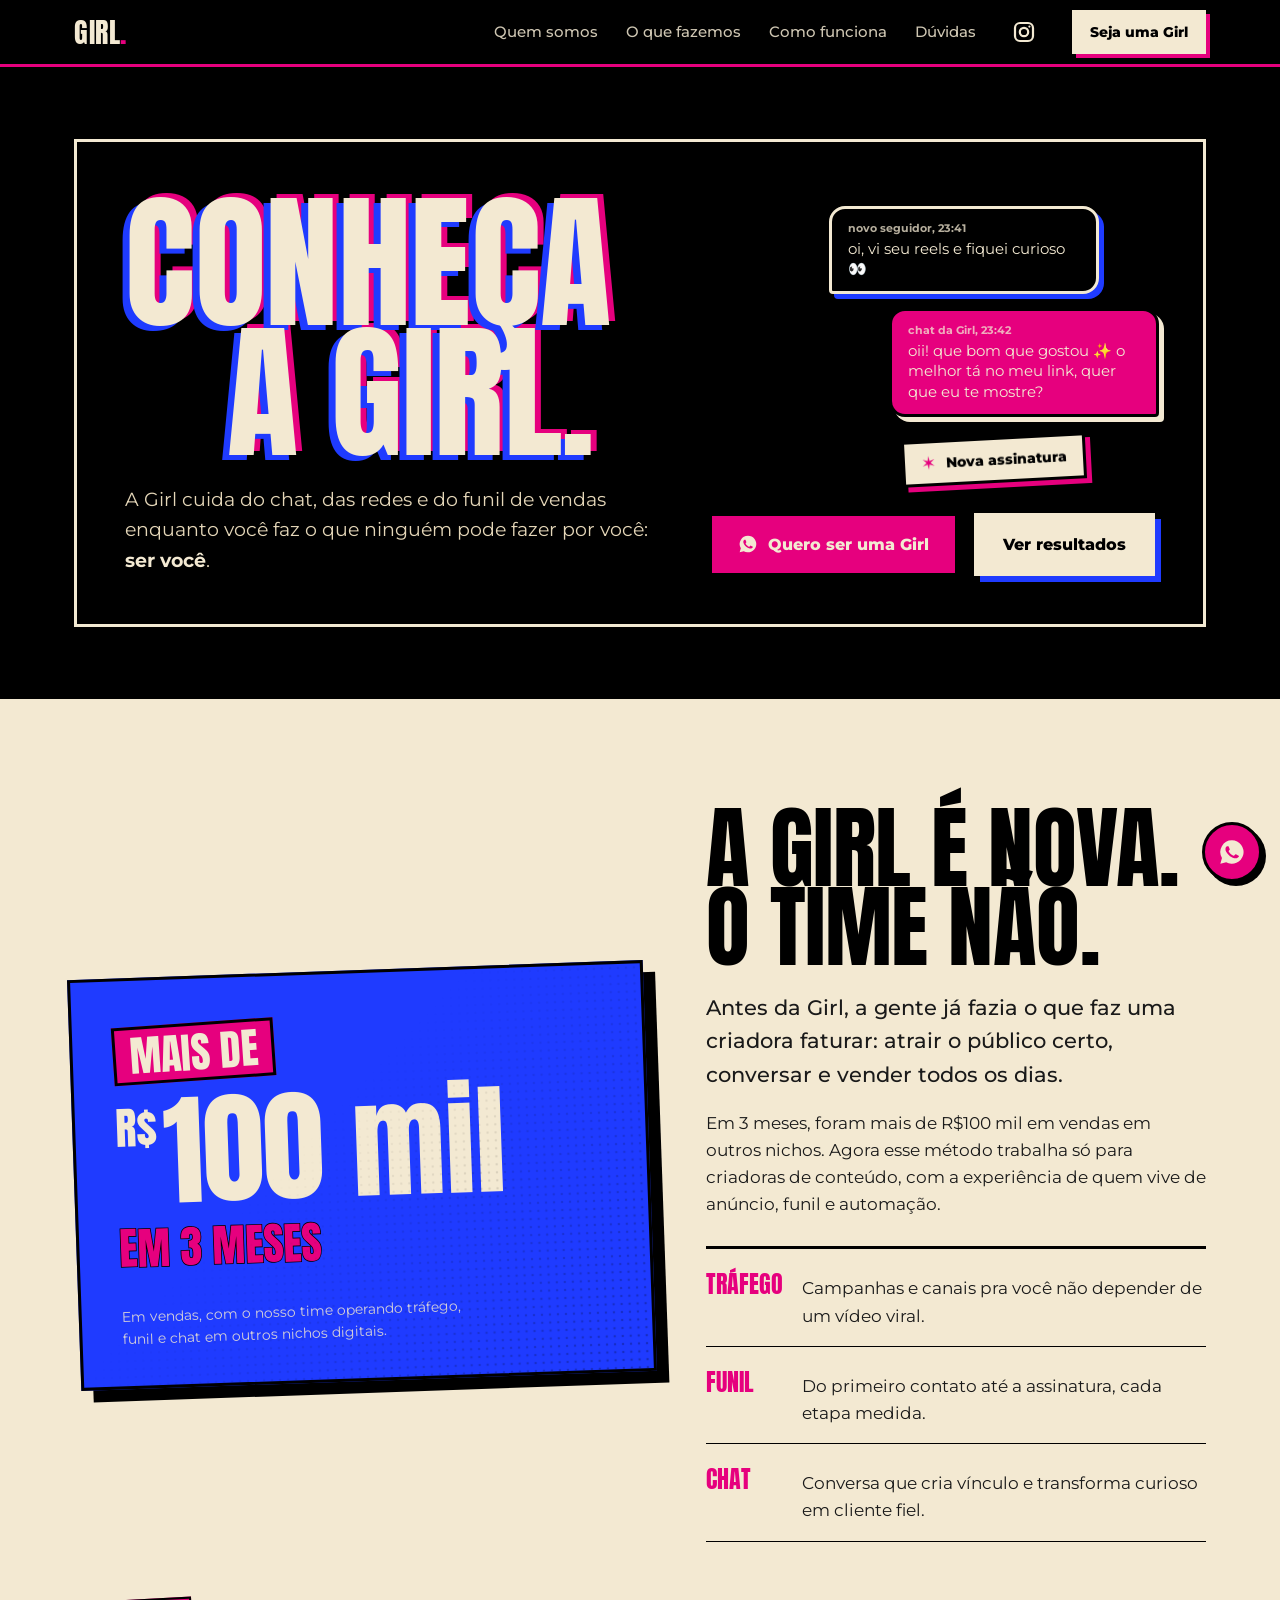
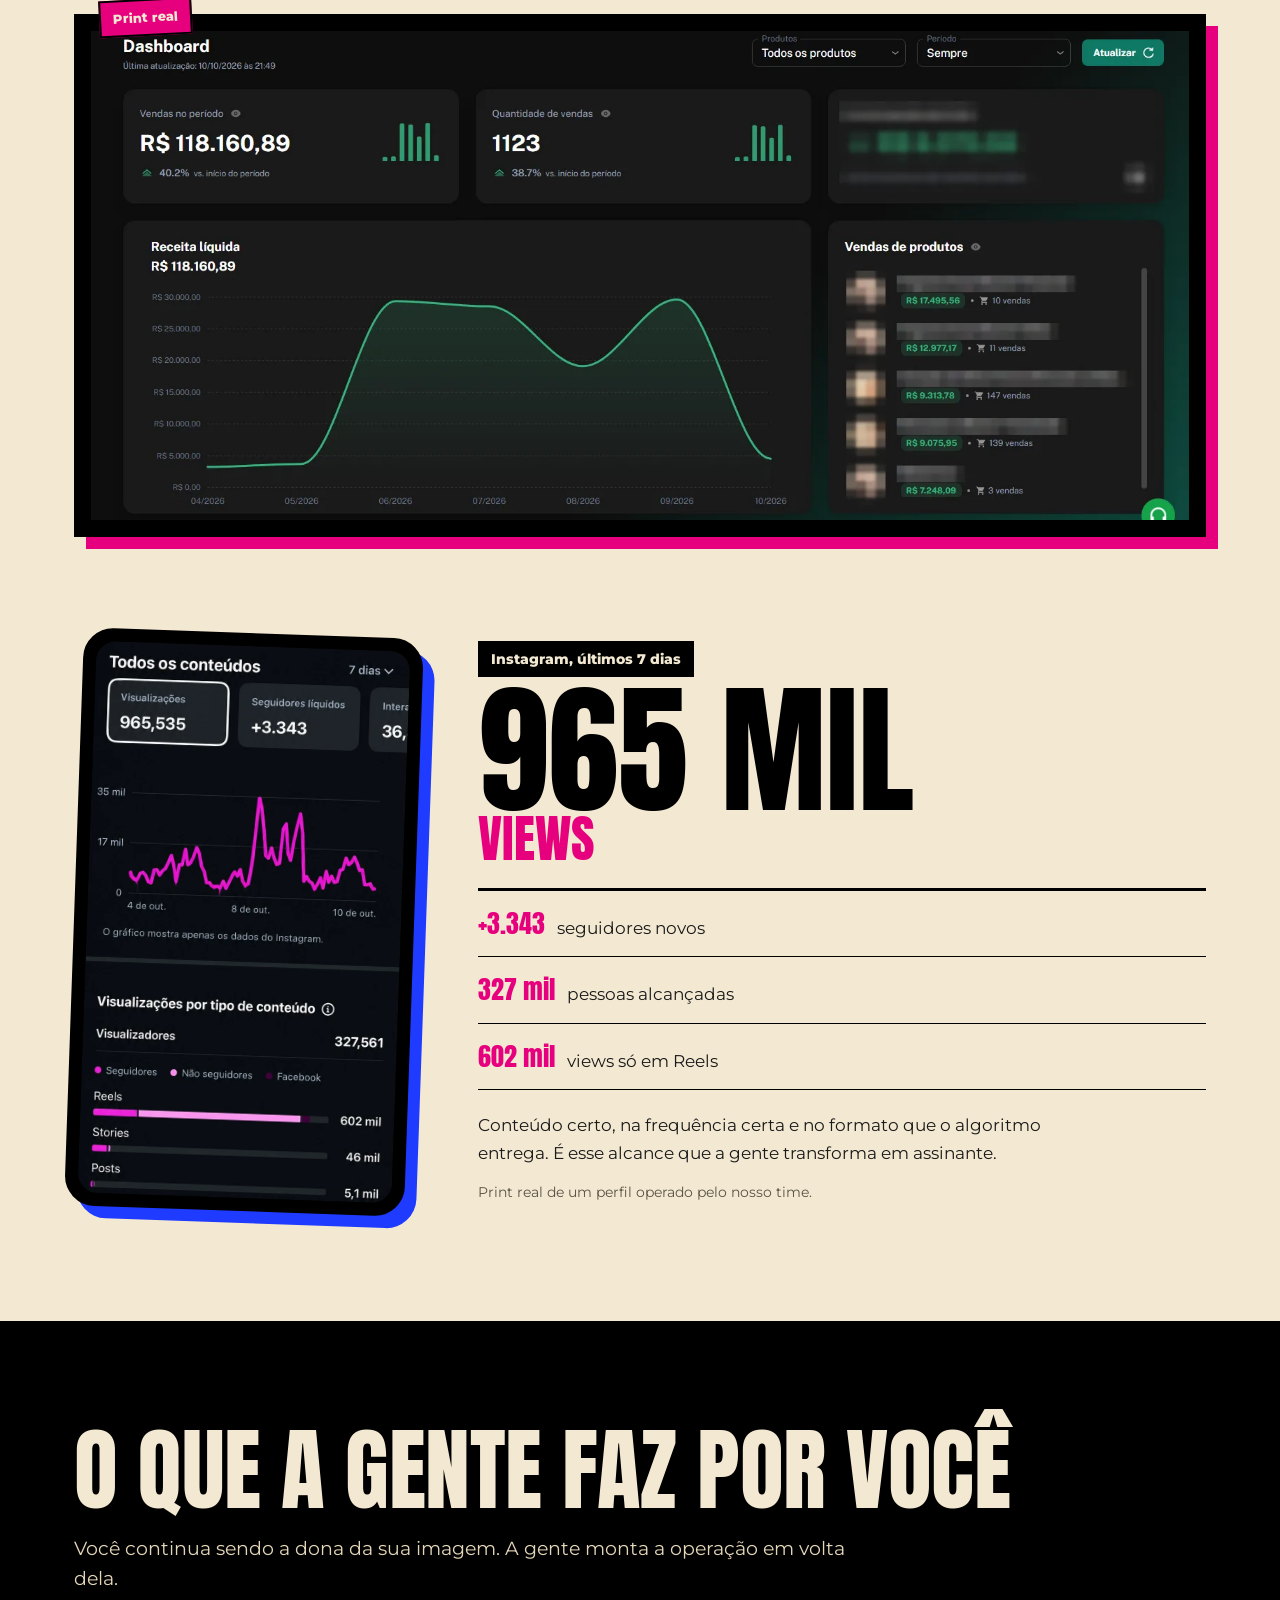
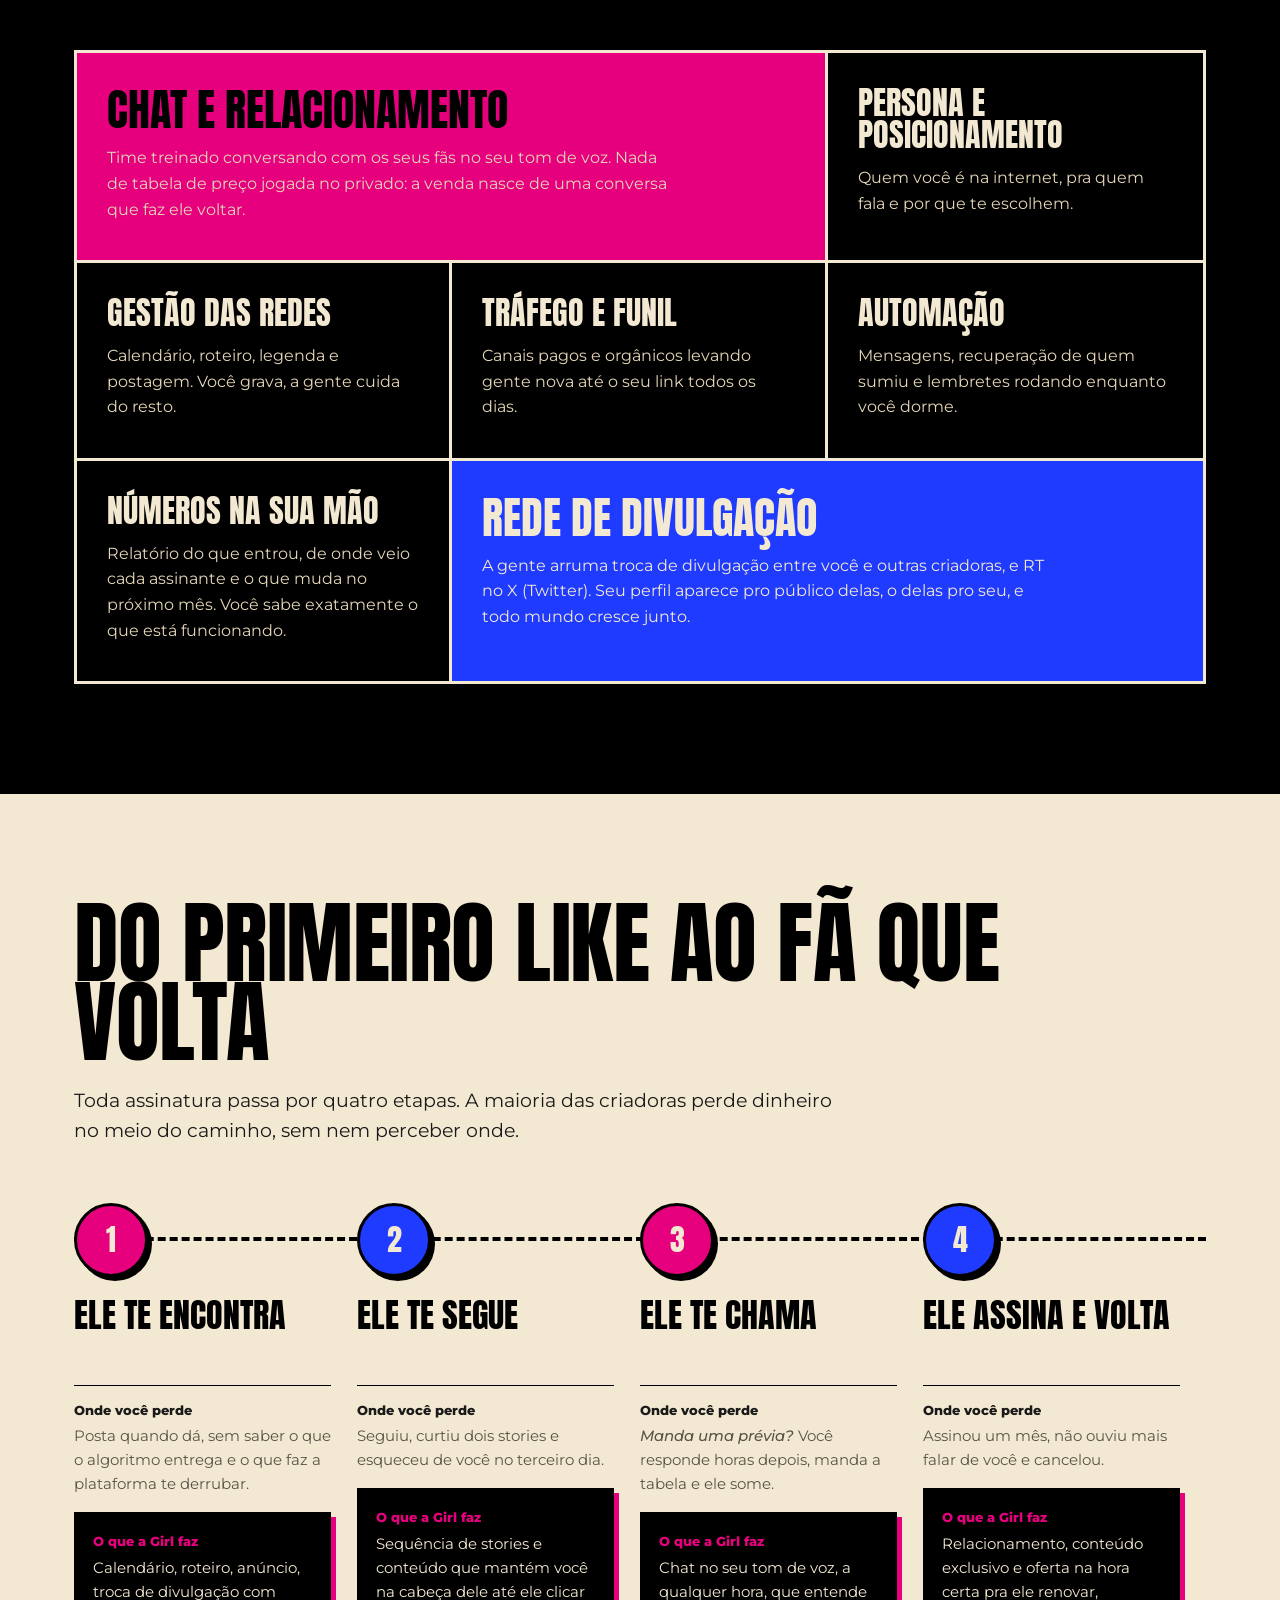
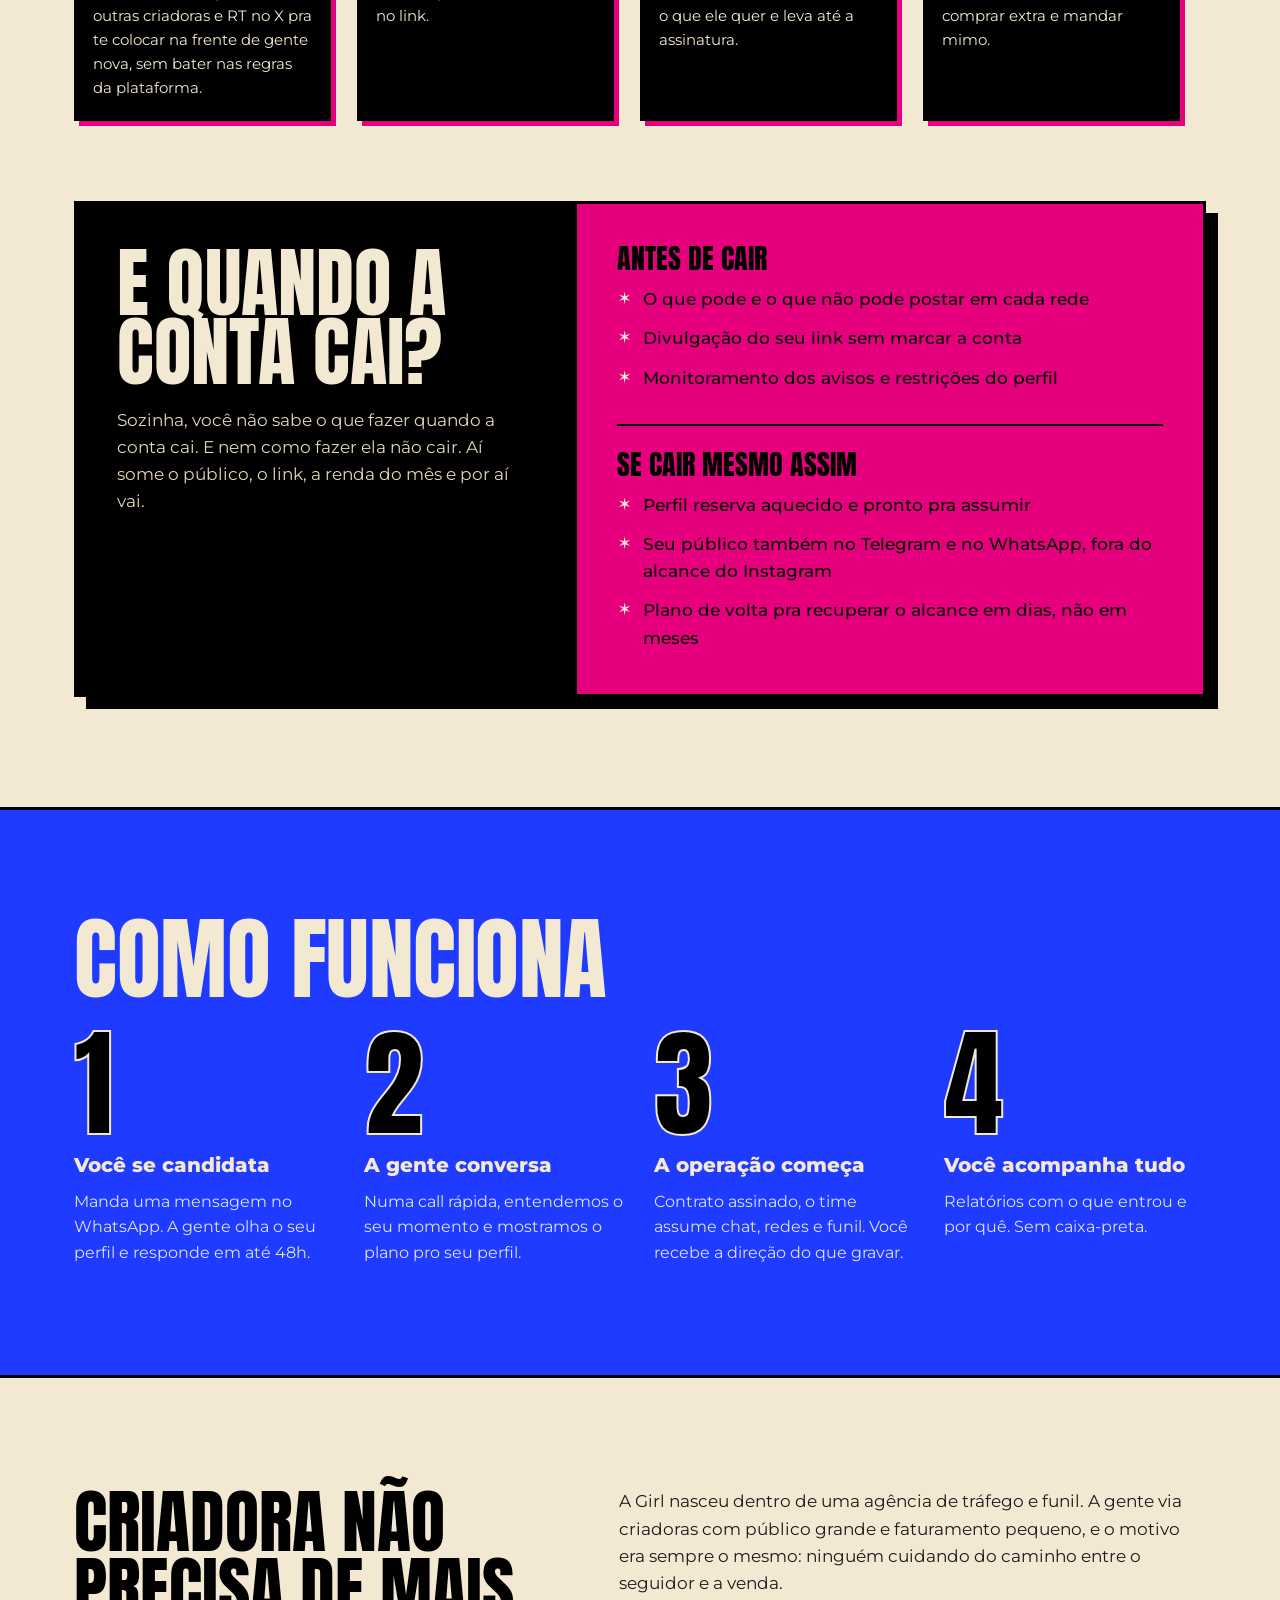
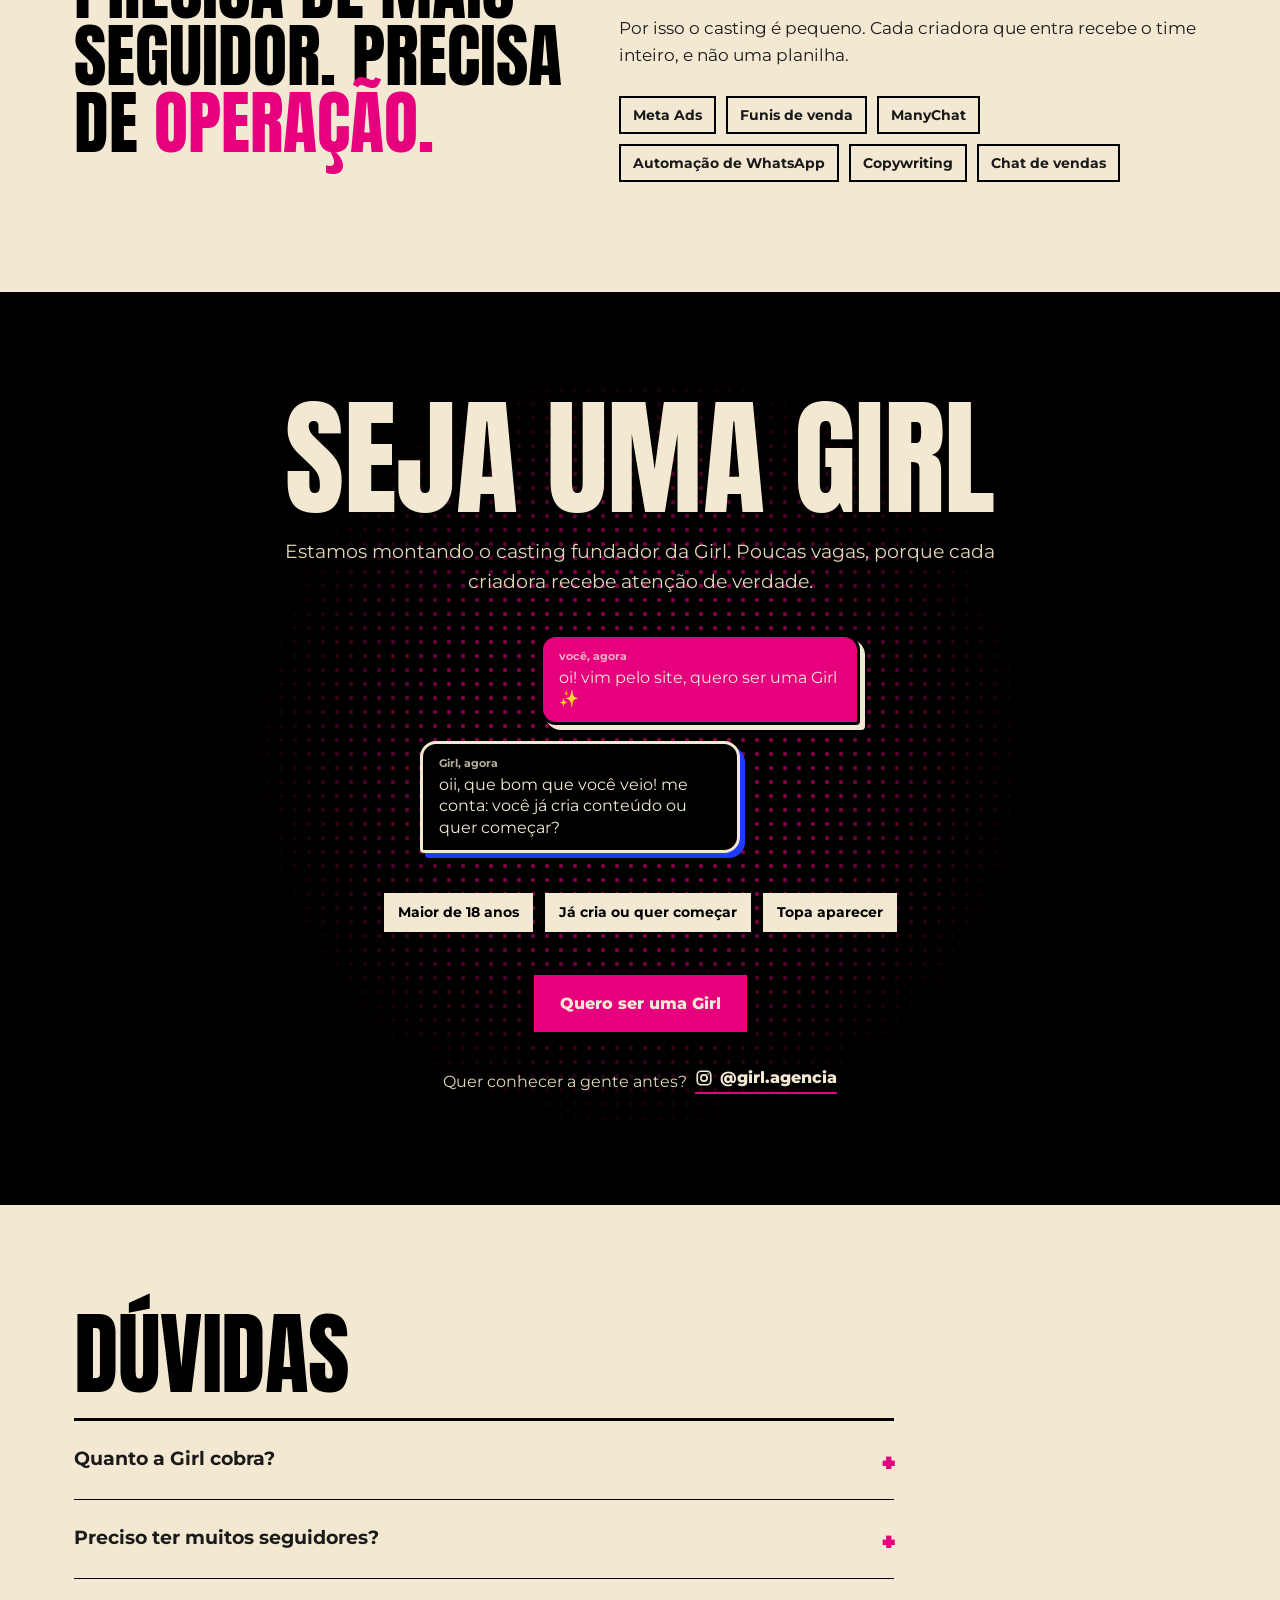
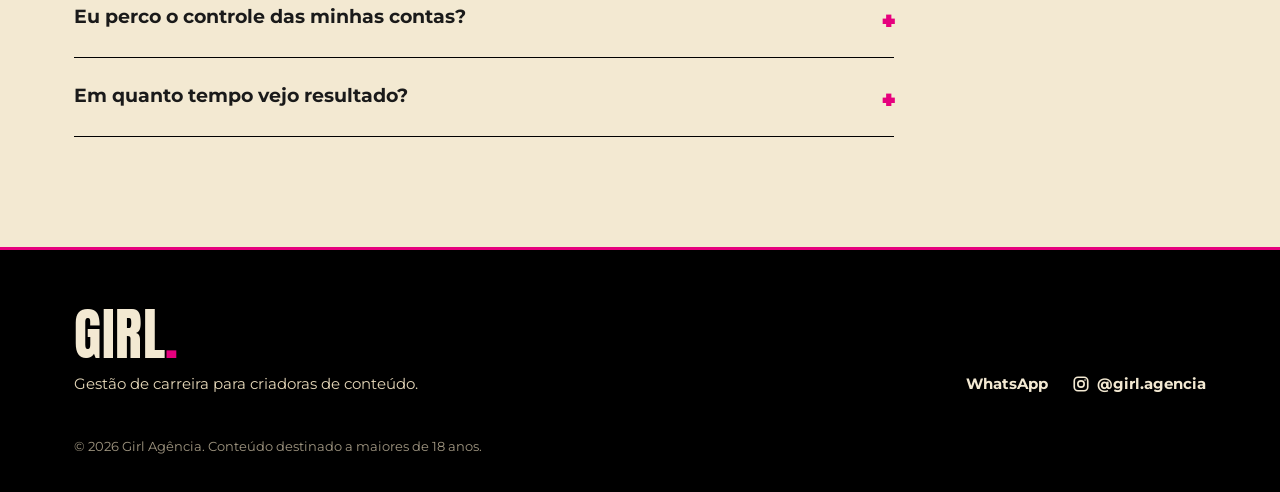
==== index.html @ 36e3603d "Remove a legenda do print de vendas Co-Authored-By: Claude Opus 5.5 <noreply@anthropic.com> Claude-S" ====
<!doctype html>
<html lang="pt-BR">
<head>
<meta charset="utf-8">
<meta name="viewport" content="width=device-width, initial-scale=1">
<title>Girl Agência — gestão para criadoras de conteúdo</title>
<meta name="description" content="A Girl Agência cuida da estratégia, do chat, das redes e do funil enquanto você cria. Casting aberto para criadoras maiores de 18 anos.">
<link rel="preconnect" href="https://fonts.googleapis.com">
<link rel="preconnect" href="https://fonts.gstatic.com" crossorigin>
<link href="https://fonts.googleapis.com/css2?family=Anton&family=Montserrat:ital,wght@0,400;0,500;0,700;0,800;1,500&display=swap" rel="stylesheet">
<style>
  :root{
    --preto:#000000;
    --rosa:#E6007E;
    --azul:#1F3BFF;
    --creme:#F3E9D2;
    --creme-escuro:#E4D6B8;
    --tinta:#1A1A1A;
    --display:'Anton', Impact, 'Arial Narrow', sans-serif;
    --texto:'Montserrat', system-ui, sans-serif;
    --largura:1180px;
  }
  *{box-sizing:border-box;margin:0;padding:0}
  html{scroll-behavior:smooth}
  body{background:var(--creme);color:var(--tinta);font-family:var(--texto);font-size:17px;line-height:1.6;-webkit-font-smoothing:antialiased;overflow-x:hidden}
  img{max-width:100%;display:block}
  a{color:inherit}
  :focus-visible{outline:3px solid var(--azul);outline-offset:3px}

  /* textura de papel/halftone global */
  body::before{content:"";position:fixed;inset:0;pointer-events:none;z-index:50;opacity:.07;
    background-image:radial-gradient(var(--preto) .6px, transparent .7px);background-size:4px 4px;mix-blend-mode:multiply}

  .container{width:100%;max-width:var(--largura);margin:0 auto;padding:0 24px}
  @media (max-width:600px){.container{padding:0 16px}}

  /* botões */
  .btn{display:inline-flex;align-items:center;gap:10px;font-family:var(--texto);font-weight:800;font-size:16px;text-decoration:none;
    padding:16px 26px;border:3px solid var(--preto);background:var(--rosa);color:var(--creme);box-shadow:6px 6px 0 var(--preto);
    transition:transform .12s ease, box-shadow .12s ease}
  .btn:hover{transform:translate(2px,2px);box-shadow:4px 4px 0 var(--preto)}
  .btn:active{transform:translate(6px,6px);box-shadow:0 0 0 var(--preto)}
  .btn--claro{background:var(--creme);color:var(--preto)}
  .btn svg{width:20px;height:20px;flex:none}

  /* topo */
  .topo{position:sticky;top:0;z-index:40;background:var(--preto);color:var(--creme);border-bottom:3px solid var(--rosa)}
  .topo .container{display:flex;align-items:center;justify-content:space-between;height:64px}
  .marca{font-family:var(--display);font-size:28px;letter-spacing:.5px;text-decoration:none;line-height:1}
  .marca span{color:var(--rosa)}
  .topo nav{display:flex;gap:28px;align-items:center}
  .topo nav a{text-decoration:none;font-weight:500;font-size:15px;opacity:.85}
  .topo nav a:hover{opacity:1;color:var(--rosa)}
  .topo nav .btn{opacity:1;font-weight:800;font-size:14px;padding:9px 16px;background:var(--creme);color:var(--preto);border:2px solid var(--creme);box-shadow:4px 4px 0 var(--rosa)}
  .topo nav .btn:hover{color:var(--preto);box-shadow:2px 2px 0 var(--rosa)}
  /* header acompanha a cor da seção embaixo dele */
  .topo{transition:background-color .3s ease, color .3s ease, border-color .3s ease}
  .topo .marca span{transition:color .3s ease}
  .topo nav .btn{transition:background-color .3s ease, color .3s ease, border-color .3s ease, box-shadow .12s ease, transform .12s ease}
  .topo[data-tema="claro"]{background:var(--creme);color:var(--preto);border-bottom-color:var(--preto)}
  .topo[data-tema="claro"] nav .btn{background:var(--preto);color:var(--creme);border-color:var(--preto)}
  .topo[data-tema="claro"] nav .btn:hover{color:var(--creme)}
  .topo[data-tema="azul"]{background:var(--azul);color:var(--creme);border-bottom-color:var(--preto)}
  .topo[data-tema="azul"] .marca span{color:var(--creme)}
  .topo[data-tema="azul"] nav a:hover{color:var(--preto)}
  .topo[data-tema="azul"] nav .btn{box-shadow:4px 4px 0 var(--preto);border-color:var(--preto)}
  .topo[data-tema="azul"] nav .btn:hover{box-shadow:2px 2px 0 var(--preto)}
  @media (max-width:820px){.topo nav a:not(.btn){display:none}}

  /* HERO — o pôster */
  .hero{position:relative;background:var(--preto);color:var(--creme);overflow:hidden;padding:72px 0 0}
  .hero__poster{position:relative;border:3px solid var(--creme);padding:56px 48px 48px;background:var(--preto);isolation:isolate}
  /* conversa no hero: o que a Girl faz, em vez de enfeite */
  .hero__chat{position:absolute;right:44px;top:64px;width:330px;display:flex;flex-direction:column;gap:14px;z-index:1}
  .bolha{font-size:15px;line-height:1.35;padding:12px 16px;border:3px solid var(--creme);max-width:270px;position:relative}
  .bolha small{display:block;font-size:11px;font-weight:700;opacity:.75;margin-bottom:3px}
  .bolha--fa{align-self:flex-start;background:var(--preto);color:var(--creme);box-shadow:5px 5px 0 var(--azul);border-radius:16px 16px 16px 4px}
  .bolha--girl{align-self:flex-end;background:var(--rosa);color:var(--creme);box-shadow:5px 5px 0 var(--creme);border-radius:16px 16px 4px 16px;border-color:var(--preto)}
  .aviso-venda{align-self:center;margin-top:6px;display:inline-flex;align-items:center;gap:10px;background:var(--creme);color:var(--preto);font-weight:800;font-size:14px;padding:9px 16px;border:3px solid var(--preto);box-shadow:5px 5px 0 var(--rosa);transform:rotate(-3deg)}
  .aviso-venda::before{content:"✶";color:var(--rosa);font-size:18px;line-height:1}
  .hero__chat > *{animation:chega .5s cubic-bezier(.2,.8,.2,1) both}
  .hero__chat > :nth-child(2){animation-delay:.9s}
  .hero__chat > :nth-child(3){animation-delay:1.7s}
  @keyframes chega{from{opacity:0;transform:translateY(12px)}to{opacity:1}}
  .aviso-venda{animation-name:chega-aviso}
  @keyframes chega-aviso{from{opacity:0;transform:translateY(12px) rotate(-3deg)}to{opacity:1;transform:rotate(-3deg)}}
  @media (max-width:1100px){.hero__chat{right:28px;width:290px}.bolha{font-size:14px}}

  .titulo-impresso{font-family:var(--display);font-weight:400;text-transform:uppercase;line-height:.88;letter-spacing:-.5px;position:relative}
  .hero h1{font-size:clamp(64px, 11.5vw, 160px);margin:0 0 28px;overflow-wrap:anywhere}
  .hero h1 .linha{display:block;position:relative}
  /* desregistro de serigrafia: duas camadas de cor fora do lugar */
  .hero h1 .linha::before,.hero h1 .linha::after{content:attr(data-t);position:absolute;inset:0;padding:inherit;pointer-events:none}
  .hero h1 .linha::before{color:var(--azul);transform:translate(-7px,5px);z-index:-1;animation:registro-a 1.1s cubic-bezier(.2,.8,.2,1) both}
  .hero h1 .linha::after{color:var(--rosa);transform:translate(6px,-4px);z-index:-2;animation:registro-b 1.1s cubic-bezier(.2,.8,.2,1) both}
  @keyframes registro-a{from{transform:translate(-60px,30px);opacity:0}to{transform:translate(-7px,5px);opacity:1}}
  @keyframes registro-b{from{transform:translate(60px,-30px);opacity:0}to{transform:translate(6px,-4px);opacity:1}}
  .hero h1 .linha--2{padding-left:clamp(0px, 8vw, 120px)}

  .hero__base{display:grid;grid-template-columns:1.2fr 1fr;gap:40px;align-items:end}
  .hero__base p{font-size:19px;max-width:52ch;color:var(--creme-escuro)}
  .hero__base p strong{color:var(--creme)}
  .hero__acoes{display:flex;flex-wrap:wrap;align-items:center;gap:14px 16px;justify-self:end;max-width:460px}
  .hero__acoes small{flex-basis:100%}
  .hero .btn--claro{box-shadow:6px 6px 0 var(--azul);border-color:var(--creme)}
  .hero__acoes small{font-size:13px;color:var(--creme-escuro)}
  @media (max-width:820px){
    .hero__poster{padding:40px 22px 32px}
    .hero__base{grid-template-columns:1fr}
    .hero__acoes{justify-self:start}
    .hero__chat{display:none}
  }


  section{padding:110px 0}
  @media (max-width:600px){section{padding:80px 0}}
  .secao-titulo{font-size:clamp(44px, 7vw, 92px);color:var(--preto);margin-bottom:24px}
  .secao-intro{font-size:19px;max-width:60ch;margin-bottom:56px}

  /* PROVA */
  .prova{background:var(--creme)}
  .prova__grade{display:grid;grid-template-columns:1.15fr 1fr;gap:56px;align-items:center}
  .placa{container-type:inline-size;position:relative;background:var(--azul);color:var(--creme);border:3px solid var(--preto);box-shadow:12px 12px 0 var(--preto);padding:44px 40px 36px;transform:rotate(-2deg)}
  .placa::after{content:"";position:absolute;inset:0;pointer-events:none;opacity:.25;
    background:radial-gradient(var(--preto) 1.4px, transparent 1.6px) 0 0/8px 8px;
    -webkit-mask:linear-gradient(135deg, transparent 40%, #000);mask:linear-gradient(135deg, transparent 40%, #000)}
  .placa__mais{display:inline-block;font-family:var(--display);font-size:clamp(28px,3.4vw,42px);line-height:1;text-transform:uppercase;background:var(--rosa);color:var(--creme);border:3px solid var(--preto);padding:6px 14px 4px;margin-bottom:14px;transform:rotate(-2deg);position:relative}
  .placa__valor{font-family:var(--display);font-size:clamp(56px, 14vw, 168px);font-size:25cqi;line-height:.9;white-space:nowrap;position:relative}
  .placa__valor sup{font-size:.36em;vertical-align:top;position:relative;top:.25em;margin-right:6px}
  .placa__prazo{font-family:var(--display);font-size:clamp(30px,4vw,44px);text-transform:uppercase;color:var(--rosa);-webkit-text-stroke:1.5px var(--preto);paint-order:stroke fill;margin-top:6px}
  .placa__nota{font-size:14px;margin-top:22px;opacity:.85;max-width:40ch}
  .prova__texto p{margin-bottom:18px}
  .prova__texto p:first-of-type{font-size:21px;font-weight:500}
  .prova__lista{list-style:none;margin-top:28px;border-top:3px solid var(--preto)}
  .prova__lista li{display:grid;grid-template-columns:auto 1fr;gap:18px;padding:16px 0;border-bottom:1.5px solid var(--preto);align-items:baseline}
  .prova__lista b{font-family:var(--display);font-weight:400;font-size:24px;text-transform:uppercase;min-width:6.5ch;color:var(--rosa)}
  @media (max-width:900px){.prova__grade{grid-template-columns:1fr}.placa{transform:rotate(-1deg);margin-right:12px;text-align:center;padding:36px 22px 30px}.placa__nota{margin-left:auto;margin-right:auto}}

  /* print de vendas */
  .print{margin-top:72px}
  .print__moldura{background:var(--preto);border:3px solid var(--preto);box-shadow:12px 12px 0 var(--rosa);padding:14px;position:relative}
  .print__moldura::before{content:"Print real";position:absolute;top:-18px;left:22px;background:var(--rosa);color:var(--creme);
    font-weight:800;font-size:13px;padding:6px 12px;border:2px solid var(--preto);transform:rotate(-3deg)}
  .print img{display:block;width:100%;height:auto}
  .print__pedacos{display:none}
  .print figcaption{margin-top:22px;font-size:14px;color:#5b5346;max-width:60ch}
  @media (max-width:760px){
    .print__inteiro{display:none !important}
    .print__pedacos{display:grid;gap:10px}
    .print__kpis{display:grid;grid-template-columns:1fr 1fr;gap:8px}
    @media (max-width:440px){.print__kpis{grid-template-columns:1fr}}
    .print__moldura{padding:10px;box-shadow:7px 7px 0 var(--rosa);margin-right:8px}
  }

  /* alcance no Instagram */
  .alcance{margin-top:96px;display:grid;grid-template-columns:minmax(0,340px) minmax(0,1fr);gap:64px;align-items:center}
  .alcance__print{margin:0;background:var(--preto);border:3px solid var(--preto);border-radius:30px;padding:10px;box-shadow:12px 12px 0 var(--azul);transform:rotate(2deg);overflow:hidden}
  .alcance__print img{display:block;width:100%;height:auto;border-radius:20px}
  .alcance__selo{display:inline-block;background:var(--preto);color:var(--creme);font-weight:800;font-size:14px;padding:7px 13px;margin-bottom:14px}
  .alcance__numero{font-family:var(--display);font-size:clamp(84px,11vw,150px);line-height:.85;text-transform:uppercase;color:var(--preto)}
  .alcance__numero span{display:block;font-size:.36em;color:var(--rosa);margin-top:6px}
  .alcance__lista{list-style:none;margin:28px 0 22px;border-top:3px solid var(--preto)}
  .alcance__lista li{padding:12px 0;border-bottom:1.5px solid var(--preto);font-size:17px}
  .alcance__lista b{font-family:var(--display);font-weight:400;font-size:26px;margin-right:8px;color:var(--rosa)}
  .alcance__texto > p{max-width:52ch}
  .alcance__legenda{margin-top:14px;font-size:14px;color:#5b5346}
  @media (max-width:820px){
    .alcance{grid-template-columns:1fr;gap:40px;margin-top:72px}
    .alcance__print{max-width:300px;margin:0 auto;transform:rotate(1.5deg);box-shadow:8px 8px 0 var(--azul)}
    .alcance__texto{text-align:center}
    .alcance__lista{text-align:left}
    .alcance__texto > p{margin-left:auto;margin-right:auto}
  }
  /* SERVIÇOS */
  .servicos{background:var(--preto);color:var(--creme)}
  .servicos .secao-titulo{color:var(--creme)}
  .servicos .secao-intro{color:var(--creme-escuro)}
  .servicos__lista{display:grid;grid-template-columns:repeat(6,1fr);gap:0;border:3px solid var(--creme)}
  .servico{padding:34px 30px 38px;border-right:3px solid var(--creme);border-bottom:3px solid var(--creme);grid-column:span 2}
  .servico:nth-child(3n){border-right:0}
  .servico:nth-child(n+4){border-bottom:0}
  .servico--destaque{grid-column:span 4;background:var(--rosa);color:var(--preto)}
  .servico--destaque p{color:var(--preto)}
  .servico:nth-child(4){grid-column:span 4}
  .servico:nth-child(5){grid-column:span 2;border-right:0}
  .servico h3{font-family:var(--display);font-weight:400;font-size:32px;line-height:1;text-transform:uppercase;margin-bottom:14px}
  .servico p{color:var(--creme-escuro);font-size:16px;max-width:52ch}
  .servico--destaque h3{font-size:44px}
  /* layout: linha 1 = destaque (4) + 1 (2); linha 2 = 2 (2) + ... ajustado abaixo */
  .servicos__lista .servico:nth-child(1){grid-column:span 4}
  .servicos__lista .servico:nth-child(2){grid-column:span 2;border-right:0}
  .servicos__lista .servico:nth-child(3){grid-column:span 2;border-right:3px solid var(--creme);border-bottom:3px solid var(--creme)}
  .servicos__lista .servico:nth-child(4){grid-column:span 2;border-right:3px solid var(--creme);border-bottom:3px solid var(--creme)}
  .servicos__lista .servico:nth-child(5){grid-column:span 2;border-right:0;border-bottom:3px solid var(--creme)}
  .servicos__lista .servico:nth-child(6){grid-column:span 2;border-right:3px solid var(--creme);border-bottom:0}
  .servicos__lista .servico:nth-child(7){grid-column:span 4;border-right:0;border-bottom:0;background:var(--azul);color:var(--creme)}
  .servicos__lista .servico:nth-child(7) p{color:var(--creme)}
  .servicos__lista .servico:nth-child(7) h3{font-size:44px}
  @media (max-width:900px){
    .servicos__lista{grid-template-columns:minmax(0,1fr)}
    .servico{padding:28px 20px 30px}
    .servico--destaque h3{font-size:34px}
    .servico h3{overflow-wrap:anywhere}
    .servicos__lista .servico{grid-column:auto !important;border-right:0 !important;border-bottom:3px solid var(--creme) !important}
    .servicos__lista .servico:last-child{border-bottom:0 !important}
  }

  /* JORNADA DO FÃ */
  .etapas{list-style:none;display:grid;grid-template-columns:repeat(4,minmax(0,1fr));gap:0;position:relative;counter-reset:etapa}
  .etapas::before{content:"";position:absolute;left:0;right:0;top:34px;border-top:4px dashed var(--preto);z-index:0}
  .etapa{counter-increment:etapa;position:relative;padding-right:26px;display:flex;flex-direction:column}
  .etapa__marco{position:relative;z-index:1;display:inline-flex;align-items:center;gap:12px;margin-bottom:22px}
  .etapa__marco::before{content:counter(etapa);font-family:var(--display);font-size:30px;width:68px;height:68px;border-radius:50%;
    display:grid;place-items:center;background:var(--rosa);color:var(--creme);border:3px solid var(--preto);box-shadow:4px 4px 0 var(--preto)}
  .etapa:nth-child(even) .etapa__marco::before{background:var(--azul)}
  .etapa h3{font-family:var(--display);font-weight:400;font-size:34px;line-height:.95;text-transform:uppercase;color:var(--preto);margin-bottom:18px;min-height:2em}
  .perde{font-size:15px;color:#5b5346;padding:14px 0 16px;border-top:1.5px solid var(--preto)}
  .perde b{display:block;font-size:13px;font-weight:800;color:var(--tinta);margin-bottom:4px}
  .perde q{quotes:none;font-style:italic;font-weight:500}
  .ganha{flex:1;font-size:15px;background:var(--preto);color:var(--creme);padding:16px 16px 18px;border:3px solid var(--preto);box-shadow:5px 5px 0 var(--rosa)}
  .ganha b{display:block;font-size:13px;font-weight:800;color:var(--rosa);margin-bottom:4px}
  @media (max-width:980px){
    .etapas{grid-template-columns:minmax(0,1fr)}
    .etapas::before{left:34px;right:auto;top:0;bottom:0;border-top:0;border-left:4px dashed var(--preto)}
    .etapa{padding:0 0 44px 96px}
    .etapa:last-child{padding-bottom:0}
    .etapa__marco{position:absolute;left:0;top:0;margin:0}
    .etapa h3{min-height:0;padding-top:14px}
  }

  /* conta caiu */
  .caiu{margin-top:80px;background:var(--rosa);border:3px solid var(--preto);box-shadow:12px 12px 0 var(--preto);display:grid;grid-template-columns:1fr 1.25fr;position:relative;overflow:hidden}
  .caiu__titulo{padding:44px 40px;background:var(--preto);color:var(--creme);position:relative}
  .caiu__titulo h3{font-family:var(--display);font-weight:400;font-size:clamp(48px,6vw,84px);line-height:.9;text-transform:uppercase}
  .caiu__titulo p{margin-top:20px;color:var(--creme-escuro);max-width:36ch}
  .caiu__titulo p q{quotes:none;font-style:italic;color:var(--creme)}
  .caiu__conteudo{padding:40px 40px 36px;color:var(--preto)}
  .caiu__conteudo h4{font-family:var(--display);font-weight:400;font-size:28px;text-transform:uppercase;line-height:1;margin-bottom:8px}
  .caiu__bloco + .caiu__bloco{margin-top:26px;padding-top:24px;border-top:2px solid var(--preto)}
  .caiu__bloco ul{list-style:none}
  .caiu__bloco li{padding:6px 0 6px 26px;position:relative;font-weight:500}
  .caiu__bloco li::before{content:"✶";position:absolute;left:0;top:5px;color:var(--creme)}
  @media (max-width:860px){.caiu{grid-template-columns:1fr;box-shadow:8px 8px 0 var(--preto)}.caiu__titulo,.caiu__conteudo{padding:32px 22px}}

  /* MÉTODO */
  .metodo{background:var(--azul);color:var(--creme);border-top:3px solid var(--preto);border-bottom:3px solid var(--preto)}
  .metodo .secao-titulo{color:var(--creme)}
  .passos{list-style:none;display:grid;grid-template-columns:repeat(4,1fr);gap:28px;counter-reset:passo}
  .passo{counter-increment:passo;position:relative;padding-top:12px}
  .passo::before{content:counter(passo);font-family:var(--display);font-size:120px;line-height:.8;display:block;color:var(--preto);-webkit-text-stroke:2px var(--creme);margin-bottom:18px}
  .passo h3{font-size:20px;font-weight:800;margin-bottom:8px;color:var(--creme)}
  .passo p{font-size:16px;color:#DCE1FF}
  @media (max-width:900px){.passos{grid-template-columns:1fr 1fr}}
  @media (max-width:520px){.passos{grid-template-columns:1fr}}

  /* TIME */
  .time__grade{display:grid;grid-template-columns:1fr 1.2fr;gap:56px;align-items:start}
  .time__citacao{font-family:var(--display);font-size:clamp(40px,5.5vw,72px);line-height:.95;text-transform:uppercase;color:var(--preto)}
  .time__citacao em{font-style:normal;color:var(--rosa)}
  .time__texto p{margin-bottom:18px;max-width:60ch}
  .chips{display:flex;flex-wrap:wrap;gap:10px;margin-top:26px}
  .chips span{border:2px solid var(--preto);padding:6px 12px;font-weight:700;font-size:14px;background:var(--creme)}
  @media (max-width:900px){.time__grade{grid-template-columns:1fr}}

  /* CASTING */
  .casting{background:var(--preto);color:var(--creme);text-align:center;position:relative;overflow:hidden}
  .casting::before{content:"";position:absolute;left:50%;top:50%;width:900px;height:900px;transform:translate(-50%,-50%);border-radius:50%;
    background:radial-gradient(var(--rosa) 2px, transparent 2.3px) 0 0/14px 14px;-webkit-mask:radial-gradient(circle, #000 0 30%, transparent 62%);mask:radial-gradient(circle, #000 0 30%, transparent 62%);opacity:.55}
  .casting .container{position:relative}
  .casting h2{font-size:clamp(56px,10vw,140px);color:var(--creme);margin-bottom:22px}
  .casting .container > p{max-width:56ch;margin:0 auto 36px;color:var(--creme-escuro);font-size:19px}
  .casting__chat{max-width:440px;margin:0 auto 40px;display:flex;flex-direction:column;gap:16px;text-align:left}
  .casting__chat .bolha{margin:0;font-size:16px;max-width:320px;color:var(--creme)}
  .bolha--voce{align-self:flex-end;background:var(--rosa);border-color:var(--preto) !important;box-shadow:5px 5px 0 var(--creme);border-radius:16px 16px 4px 16px}
  .bolha--resposta{align-self:flex-start;background:var(--preto);box-shadow:5px 5px 0 var(--azul);border-radius:16px 16px 16px 4px}
  .casting__chat .bolha small{color:inherit}
  .requisitos{display:flex;justify-content:center;flex-wrap:wrap;gap:12px;margin:0 auto 40px}
  .requisitos span{background:var(--creme);color:var(--preto);font-weight:700;font-size:14px;padding:8px 14px}

  /* FAQ */
  .faq__lista{max-width:820px;border-top:3px solid var(--preto)}
  .faq details{border-bottom:1.5px solid var(--preto)}
  .faq summary{list-style:none;cursor:pointer;display:flex;justify-content:space-between;gap:20px;align-items:center;padding:22px 0;font-weight:700;font-size:19px}
  .faq summary::-webkit-details-marker{display:none}
  .faq summary::after{content:"+";font-family:var(--display);font-size:34px;line-height:1;color:var(--rosa);transition:transform .2s ease}
  .faq details[open] summary::after{transform:rotate(45deg)}
  .faq details p{padding:0 0 24px;max-width:66ch}

  /* rodapé */
  .rodape{background:var(--preto);color:var(--creme-escuro);border-top:3px solid var(--rosa);padding:56px 0 36px;font-size:15px}
  .rodape__grade{display:flex;justify-content:space-between;gap:32px;flex-wrap:wrap;align-items:flex-end}
  .rodape .marca{font-size:56px;color:var(--creme);display:block;margin-bottom:10px}
  .rodape__links{display:flex;gap:24px;flex-wrap:wrap}
  .rodape__links a{text-decoration:none;font-weight:700;color:var(--creme)}
  .rodape__links a:hover{color:var(--rosa)}
  .rodape__legal{margin-top:40px;font-size:13px;opacity:.7}

  .topo__ig{display:grid;place-items:center;width:40px;height:40px;opacity:1 !important}
  .topo__ig svg{width:24px;height:24px}
  .topo nav .topo__ig:hover{color:var(--rosa)}
  .topo[data-tema="azul"] nav .topo__ig:hover{color:var(--preto)}
  @media (max-width:820px){.topo nav .topo__ig{display:grid !important}.topo nav{gap:10px}}
  .casting .container > p.casting__ig{margin:30px auto 0;font-size:16px}
  .casting__ig a{display:inline-flex;align-items:center;gap:7px;font-weight:800;color:var(--creme);text-decoration:none;border-bottom:2px solid var(--rosa);padding-bottom:1px;margin-left:4px}
  .casting__ig a:hover{color:var(--rosa)}
  .casting__ig svg,.rodape__ig svg{width:18px;height:18px;flex:none}
  .rodape__links a.rodape__ig{display:inline-flex;align-items:center;gap:7px}
  /* botão flutuante */
  .flutuante{position:fixed;right:18px;bottom:18px;z-index:45;width:60px;height:60px;border-radius:50%;background:var(--rosa);border:3px solid var(--preto);
    box-shadow:4px 4px 0 var(--preto);display:grid;place-items:center;color:var(--creme)}
  .flutuante svg{width:28px;height:28px}

  @media (prefers-reduced-motion:reduce){
    *,*::before,*::after{animation:none !important;transition:none !important;scroll-behavior:auto !important}
  }
</style>
</head>
<body>

<header class="topo">
  <div class="container">
    <a class="marca" href="#topo" aria-label="Girl Agência, início">GIRL<span>.</span></a>
    <nav aria-label="Principal">
      <a href="#prova">Quem somos</a>
      <a href="#servicos">O que fazemos</a>
      <a href="#metodo">Como funciona</a>
      <a href="#duvidas">Dúvidas</a>
      <a class="topo__ig" href="https://www.instagram.com/girl.agencia" target="_blank" rel="noopener" aria-label="Instagram da Girl (@girl.agencia)"><svg viewBox="0 0 24 24" fill="none" stroke="currentColor" stroke-width="2.2" aria-hidden="true"><rect x="3" y="3" width="18" height="18" rx="5"/><circle cx="12" cy="12" r="4.2"/><circle cx="17.4" cy="6.6" r="1.1" fill="currentColor" stroke="none"/></svg></a>
      <a class="btn js-whats" href="#" data-msg="Oi! Vim pelo site, quero ser uma Girl ✨">Seja uma Girl</a>
    </nav>
  </div>
</header>

<main id="topo">

  <!-- HERO -->
  <section data-tema="escuro" class="hero" style="padding-bottom:72px">
    <div class="container">
      <div class="hero__poster">
        <div class="hero__chat" aria-hidden="true">
          <p class="bolha bolha--fa"><small>novo seguidor, 23:41</small>oi, vi seu reels e fiquei curioso 👀</p>
          <p class="bolha bolha--girl"><small>chat da Girl, 23:42</small>oii! que bom que gostou ✨ o melhor tá no meu link, quer que eu te mostre?</p>
          <span class="aviso-venda">Nova assinatura</span>
        </div>
        <h1 class="titulo-impresso">
          <span class="linha" data-t="Conheça">Conheça</span>
          <span class="linha linha--2" data-t="a Girl.">a Girl.</span>
        </h1>
        <div class="hero__base">
          <p>A Girl cuida do chat, das redes e do funil de vendas enquanto você faz o que ninguém pode fazer por você: <strong>ser você</strong>.</p>
          <div class="hero__acoes">
            <a class="btn js-whats" href="#" data-msg="Oi! Vim pelo site, quero ser uma Girl ✨">
              <svg viewBox="0 0 24 24" fill="currentColor" aria-hidden="true"><path d="M12 2a10 10 0 0 0-8.6 15.1L2 22l5-1.3A10 10 0 1 0 12 2Zm5.3 14.2c-.2.6-1.3 1.2-1.8 1.2-.5.1-1 .2-3.3-.7-2.8-1.1-4.6-4-4.7-4.2-.1-.2-1.1-1.5-1.1-2.9 0-1.4.7-2 1-2.3.2-.3.5-.3.7-.3h.5c.2 0 .4 0 .6.5l.8 2c.1.2.1.4 0 .5l-.4.6-.3.4c-.1.1-.3.3-.1.6.2.3.8 1.3 1.7 2.1 1.2 1 2.1 1.4 2.4 1.5.3.1.5.1.6-.1l.9-1c.2-.3.4-.2.6-.1l1.9.9c.3.1.5.2.5.3.1.1.1.7-.1 1.3Z"/></svg>
              Quero ser uma Girl
            </a>
            <a class="btn btn--claro" href="#prova">Ver resultados</a>
          </div>
        </div>
      </div>
    </div>
  </section>

  <!-- PROVA SOCIAL DE LANÇAMENTO -->
  <section data-tema="claro" class="prova" id="prova">
    <div class="container prova__grade">
      <div class="placa" role="img" aria-label="Mais de R$ 100 mil em vendas em 3 meses">
        <div class="placa__mais">Mais de</div>
        <div class="placa__valor"><sup>R$</sup>100 mil</div>
        <div class="placa__prazo">em 3 meses</div>
        <p class="placa__nota">Em vendas, com o nosso time operando tráfego, funil e chat em outros nichos digitais.</p>
      </div>
      <div class="prova__texto">
        <h2 class="titulo-impresso secao-titulo">A Girl é nova. O time não.</h2>
        <p>Antes da Girl, a gente já fazia o que faz uma criadora faturar: atrair o público certo, conversar e vender todos os dias.</p>
        <p>Em 3 meses, foram mais de R$100 mil em vendas em outros nichos. Agora esse método trabalha só para criadoras de conteúdo, com a experiência de quem vive de anúncio, funil e automação.</p>
        <ul class="prova__lista">
          <li><b>Tráfego</b><span>Campanhas e canais pra você não depender de um vídeo viral.</span></li>
          <li><b>Funil</b><span>Do primeiro contato até a assinatura, cada etapa medida.</span></li>
          <li><b>Chat</b><span>Conversa que cria vínculo e transforma curioso em cliente fiel.</span></li>
        </ul>
      </div>
    </div>
    <div class="container">
      <figure class="print">
        <div class="print__moldura">
          <img class="print__inteiro" src="[data-uri]" width="1570" height="700" alt="Painel de vendas: R$ 118.160,89 e 1.123 vendas, com gráfico de receita mensal" loading="lazy">
          <div class="print__pedacos">
            <div class="print__kpis"><img src="[data-uri]" width="492" height="174" alt="R$ 118.160,89 em vendas no período" loading="lazy"><img src="[data-uri]" width="492" height="174" alt="1.123 vendas" loading="lazy"></div>
            <img src="[data-uri]" width="996" height="432" alt="Gráfico de receita líquida de abril a outubro de 2026" loading="lazy">
            <img src="[data-uri]" width="492" height="432" alt="Vendas por produto, com nomes censurados" loading="lazy">
          </div>
        </div>
      </figure>
      <div class="alcance">
        <figure class="alcance__print">
          <img src="[data-uri]" width="740" height="1300" alt="Insights do Instagram: 965.535 visualizações e mais 3.343 seguidores em 7 dias, com 602 mil visualizações em Reels" loading="lazy">
        </figure>
        <div class="alcance__texto">
          <p class="alcance__selo">Instagram, últimos 7 dias</p>
          <p class="alcance__numero">965 mil<span>views</span></p>
          <ul class="alcance__lista">
            <li><b>+3.343</b> seguidores novos</li>
            <li><b>327 mil</b> pessoas alcançadas</li>
            <li><b>602 mil</b> views só em Reels</li>
          </ul>
          <p>Conteúdo certo, na frequência certa e no formato que o algoritmo entrega. É esse alcance que a gente transforma em assinante.</p>
          <p class="alcance__legenda">Print real de um perfil operado pelo nosso time.</p>
        </div>
      </div>
    </div>
  </section>

  <!-- SERVIÇOS -->
  <section data-tema="escuro" class="servicos" id="servicos">
    <div class="container">
      <h2 class="titulo-impresso secao-titulo">O que a gente faz por você</h2>
      <p class="secao-intro">Você continua sendo a dona da sua imagem. A gente monta a operação em volta dela.</p>
      <div class="servicos__lista">
        <article class="servico servico--destaque">
          <h3>Chat e relacionamento</h3>
          <p>Time treinado conversando com os seus fãs no seu tom de voz. Nada de tabela de preço jogada no privado: a venda nasce de uma conversa que faz ele voltar.</p>
        </article>
        <article class="servico">
          <h3>Persona e posicionamento</h3>
          <p>Quem você é na internet, pra quem fala e por que te escolhem.</p>
        </article>
        <article class="servico">
          <h3>Gestão das redes</h3>
          <p>Calendário, roteiro, legenda e postagem. Você grava, a gente cuida do resto.</p>
        </article>
        <article class="servico">
          <h3>Tráfego e funil</h3>
          <p>Canais pagos e orgânicos levando gente nova até o seu link todos os dias.</p>
        </article>
        <article class="servico">
          <h3>Automação</h3>
          <p>Mensagens, recuperação de quem sumiu e lembretes rodando enquanto você dorme.</p>
        </article>
        <article class="servico">
          <h3>Números na sua mão</h3>
          <p>Relatório do que entrou, de onde veio cada assinante e o que muda no próximo mês. Você sabe exatamente o que está funcionando.</p>
        </article>
        <article class="servico">
          <h3>Rede de divulgação</h3>
          <p>A gente arruma troca de divulgação entre você e outras criadoras, e RT no X (Twitter). Seu perfil aparece pro público delas, o delas pro seu, e todo mundo cresce junto.</p>
        </article>
      </div>
    </div>
  </section>

  <!-- JORNADA DO FÃ -->
  <section data-tema="claro" class="jornada" id="jornada">
    <div class="container">
      <h2 class="titulo-impresso secao-titulo">Do primeiro like ao fã que volta</h2>
      <p class="secao-intro">Toda assinatura passa por quatro etapas. A maioria das criadoras perde dinheiro no meio do caminho, sem nem perceber onde.</p>
      <ol class="etapas">
        <li class="etapa">
          <span class="etapa__marco" aria-hidden="true"></span>
          <h3>Ele te encontra</h3>
          <p class="perde"><b>Onde você perde</b>Posta quando dá, sem saber o que o algoritmo entrega e o que faz a plataforma te derrubar.</p>
          <p class="ganha"><b>O que a Girl faz</b>Calendário, roteiro, anúncio, troca de divulgação com outras criadoras e RT no X pra te colocar na frente de gente nova, sem bater nas regras da plataforma.</p>
        </li>
        <li class="etapa">
          <span class="etapa__marco" aria-hidden="true"></span>
          <h3>Ele te segue</h3>
          <p class="perde"><b>Onde você perde</b>Seguiu, curtiu dois stories e esqueceu de você no terceiro dia.</p>
          <p class="ganha"><b>O que a Girl faz</b>Sequência de stories e conteúdo que mantém você na cabeça dele até ele clicar no link.</p>
        </li>
        <li class="etapa">
          <span class="etapa__marco" aria-hidden="true"></span>
          <h3>Ele te chama</h3>
          <p class="perde"><b>Onde você perde</b><q>Manda uma prévia?</q> Você responde horas depois, manda a tabela e ele some.</p>
          <p class="ganha"><b>O que a Girl faz</b>Chat no seu tom de voz, a qualquer hora, que entende o que ele quer e leva até a assinatura.</p>
        </li>
        <li class="etapa">
          <span class="etapa__marco" aria-hidden="true"></span>
          <h3>Ele assina e volta</h3>
          <p class="perde"><b>Onde você perde</b>Assinou um mês, não ouviu mais falar de você e cancelou.</p>
          <p class="ganha"><b>O que a Girl faz</b>Relacionamento, conteúdo exclusivo e oferta na hora certa pra ele renovar, comprar extra e mandar mimo.</p>
        </li>
      </ol>

      <div class="caiu">
        <div class="caiu__titulo">
          <h3>E quando a conta cai?</h3>
          <p>Sozinha, você não sabe o que fazer quando a conta cai. E nem como fazer ela não cair. Aí some o público, o link, a renda do mês e por aí vai.</p>
        </div>
        <div class="caiu__conteudo">
          <div class="caiu__bloco">
            <h4>Antes de cair</h4>
            <ul>
              <li>O que pode e o que não pode postar em cada rede</li>
              <li>Divulgação do seu link sem marcar a conta</li>
              <li>Monitoramento dos avisos e restrições do perfil</li>
            </ul>
          </div>
          <div class="caiu__bloco">
            <h4>Se cair mesmo assim</h4>
            <ul>
              <li>Perfil reserva aquecido e pronto pra assumir</li>
              <li>Seu público também no Telegram e no WhatsApp, fora do alcance do Instagram</li>
              <li>Plano de volta pra recuperar o alcance em dias, não em meses</li>
            </ul>
          </div>
        </div>
      </div>
    </div>
  </section>

  <!-- MÉTODO -->
  <section data-tema="azul" class="metodo" id="metodo">
    <div class="container">
      <h2 class="titulo-impresso secao-titulo">Como funciona</h2>
      <ol class="passos">
        <li class="passo">
          <h3>Você se candidata</h3>
          <p>Manda uma mensagem no WhatsApp. A gente olha o seu perfil e responde em até 48h.</p>
        </li>
        <li class="passo">
          <h3>A gente conversa</h3>
          <p>Numa call rápida, entendemos o seu momento e mostramos o plano pro seu perfil.</p>
        </li>
        <li class="passo">
          <h3>A operação começa</h3>
          <p>Contrato assinado, o time assume chat, redes e funil. Você recebe a direção do que gravar.</p>
        </li>
        <li class="passo">
          <h3>Você acompanha tudo</h3>
          <p>Relatórios com o que entrou e por quê. Sem caixa-preta.</p>
        </li>
      </ol>
    </div>
  </section>

  <!-- TIME -->
  <section data-tema="claro" class="time">
    <div class="container time__grade">
      <p class="time__citacao">Criadora não precisa de mais seguidor. Precisa de <em>operação.</em></p>
      <div class="time__texto">
        <p>A Girl nasceu dentro de uma agência de tráfego e funil. A gente via criadoras com público grande e faturamento pequeno, e o motivo era sempre o mesmo: ninguém cuidando do caminho entre o seguidor e a venda.</p>
        <p>Por isso o casting é pequeno. Cada criadora que entra recebe o time inteiro, e não uma planilha.</p>
        <div class="chips" aria-label="Ferramentas e especialidades do time">
          <span>Meta Ads</span><span>Funis de venda</span><span>ManyChat</span><span>Automação de WhatsApp</span><span>Copywriting</span><span>Chat de vendas</span>
        </div>
      </div>
    </div>
  </section>

  <!-- CASTING -->
  <section data-tema="escuro" class="casting" id="casting">
    <div class="container">
      <h2 class="titulo-impresso">Seja uma Girl</h2>
      <p>Estamos montando o casting fundador da Girl. Poucas vagas, porque cada criadora recebe atenção de verdade.</p>
      <div class="casting__chat" aria-label="Exemplo de conversa no WhatsApp">
        <p class="bolha bolha--voce"><small>você, agora</small>oi! vim pelo site, quero ser uma Girl ✨</p>
        <p class="bolha bolha--resposta"><small>Girl, agora</small>oii, que bom que você veio! me conta: você já cria conteúdo ou quer começar?</p>
      </div>
      <div class="requisitos">
        <span>Maior de 18 anos</span><span>Já cria ou quer começar</span><span>Topa aparecer</span>
      </div>
      <a class="btn js-whats" href="#" data-msg="Oi! Vim pelo site, quero ser uma Girl ✨">Quero ser uma Girl</a>
      <p class="casting__ig">Quer conhecer a gente antes? <a href="https://www.instagram.com/girl.agencia" target="_blank" rel="noopener"><svg viewBox="0 0 24 24" fill="none" stroke="currentColor" stroke-width="2.2" aria-hidden="true"><rect x="3" y="3" width="18" height="18" rx="5"/><circle cx="12" cy="12" r="4.2"/><circle cx="17.4" cy="6.6" r="1.1" fill="currentColor" stroke="none"/></svg>@girl.agencia</a></p>
    </div>
  </section>

  <!-- FAQ -->
  <section data-tema="claro" class="faq" id="duvidas">
    <div class="container">
      <h2 class="titulo-impresso secao-titulo">Dúvidas</h2>
      <div class="faq__lista">
        <details>
          <summary>Quanto a Girl cobra?</summary>
          <p>A Girl fica com uma porcentagem do que a operação gera pra você. Ou seja: a gente só ganha se você ganhar também (e por isso é importante que você ganhe muito 😅). A porcentagem exata é combinada na call e vai por escrito no contrato.</p>
        </details>
        <details>
          <summary>Preciso ter muitos seguidores?</summary>
          <p>Não. A gente avalia potencial, consistência e perfil. Tem plano pra quem está começando e pra quem já fatura e quer crescer.</p>
        </details>
        <details>
          <summary>Eu perco o controle das minhas contas?</summary>
          <p>Não. As contas e o dinheiro continuam no seu nome, e você vê todos os números. A gente sugere, planeja e executa, mas a última palavra é sempre sua: nada sai no seu perfil sem você concordar.</p>
        </details>
        <details>
          <summary>Em quanto tempo vejo resultado?</summary>
          <p>Depende de onde você está começando. A primeira coisa que muda é o privado: com o chat rodando, quem já te chama passa a virar assinante. Alcance novo e público fiel levam mais tempo, e a cada mês o relatório mostra o que andou e qual é o próximo passo.</p>
        </details>
      </div>
    </div>
  </section>

</main>

<footer data-tema="escuro" class="rodape">
  <div class="container">
    <div class="rodape__grade">
      <div>
        <span class="marca">GIRL<span style="color:var(--rosa)">.</span></span>
        <p>Gestão de carreira para criadoras de conteúdo.</p>
      </div>
      <div class="rodape__links">
        <a class="js-whats" href="#" data-msg="Oi! Vim pelo site da Girl e quero saber mais.">WhatsApp</a>
        <a class="rodape__ig" href="https://www.instagram.com/girl.agencia" target="_blank" rel="noopener"><svg viewBox="0 0 24 24" fill="none" stroke="currentColor" stroke-width="2.2" aria-hidden="true"><rect x="3" y="3" width="18" height="18" rx="5"/><circle cx="12" cy="12" r="4.2"/><circle cx="17.4" cy="6.6" r="1.1" fill="currentColor" stroke="none"/></svg>@girl.agencia</a>
      </div>
    </div>
    <p class="rodape__legal">© 2026 Girl Agência. Conteúdo destinado a maiores de 18 anos.</p>
  </div>
</footer>

<a class="flutuante js-whats" href="#" data-msg="Oi! Vim pelo site da Girl e quero saber mais." aria-label="Falar no WhatsApp">
  <svg viewBox="0 0 24 24" fill="currentColor" aria-hidden="true"><path d="M12 2a10 10 0 0 0-8.6 15.1L2 22l5-1.3A10 10 0 1 0 12 2Zm5.3 14.2c-.2.6-1.3 1.2-1.8 1.2-.5.1-1 .2-3.3-.7-2.8-1.1-4.6-4-4.7-4.2-.1-.2-1.1-1.5-1.1-2.9 0-1.4.7-2 1-2.3.2-.3.5-.3.7-.3h.5c.2 0 .4 0 .6.5l.8 2c.1.2.1.4 0 .5l-.4.6-.3.4c-.1.1-.3.3-.1.6.2.3.8 1.3 1.7 2.1 1.2 1 2.1 1.4 2.4 1.5.3.1.5.1.6-.1l.9-1c.2-.3.4-.2.6-.1l1.9.9c.3.1.5.2.5.3.1.1.1.7-.1 1.3Z"/></svg>
</a>

<script>
  // >>> Troque pelo número do WhatsApp da agência (só números, com 55 + DDD)
  const WHATSAPP = "557192926937";

  document.querySelectorAll('.js-whats').forEach(function(el){
    const msg = el.getAttribute('data-msg') || 'Oi! Vim pelo site da Girl.';
    el.href = 'https://wa.me/' + WHATSAPP + '?text=' + encodeURIComponent(msg);
    el.target = '_blank';
    el.rel = 'noopener';
  });

  // header muda de cor conforme a seção que está passando por baixo dele
  (function(){
    var topo=document.querySelector('.topo');
    var secoes=[].slice.call(document.querySelectorAll('[data-tema]'));
    var pendente=false;
    function atualizar(){
      pendente=false;
      var linha=topo.offsetHeight;
      var tema='escuro';
      for(var i=0;i<secoes.length;i++){
        var r=secoes[i].getBoundingClientRect();
        if(r.top<=linha && r.bottom>linha){tema=secoes[i].getAttribute('data-tema');break;}
      }
      if(topo.getAttribute('data-tema')!==tema) topo.setAttribute('data-tema',tema);
    }
    function agendar(){ if(!pendente){pendente=true;requestAnimationFrame(atualizar);} }
    window.addEventListener('scroll',agendar,{passive:true});
    window.addEventListener('resize',agendar);
    atualizar();
  })();
</script>
</body>
</html>
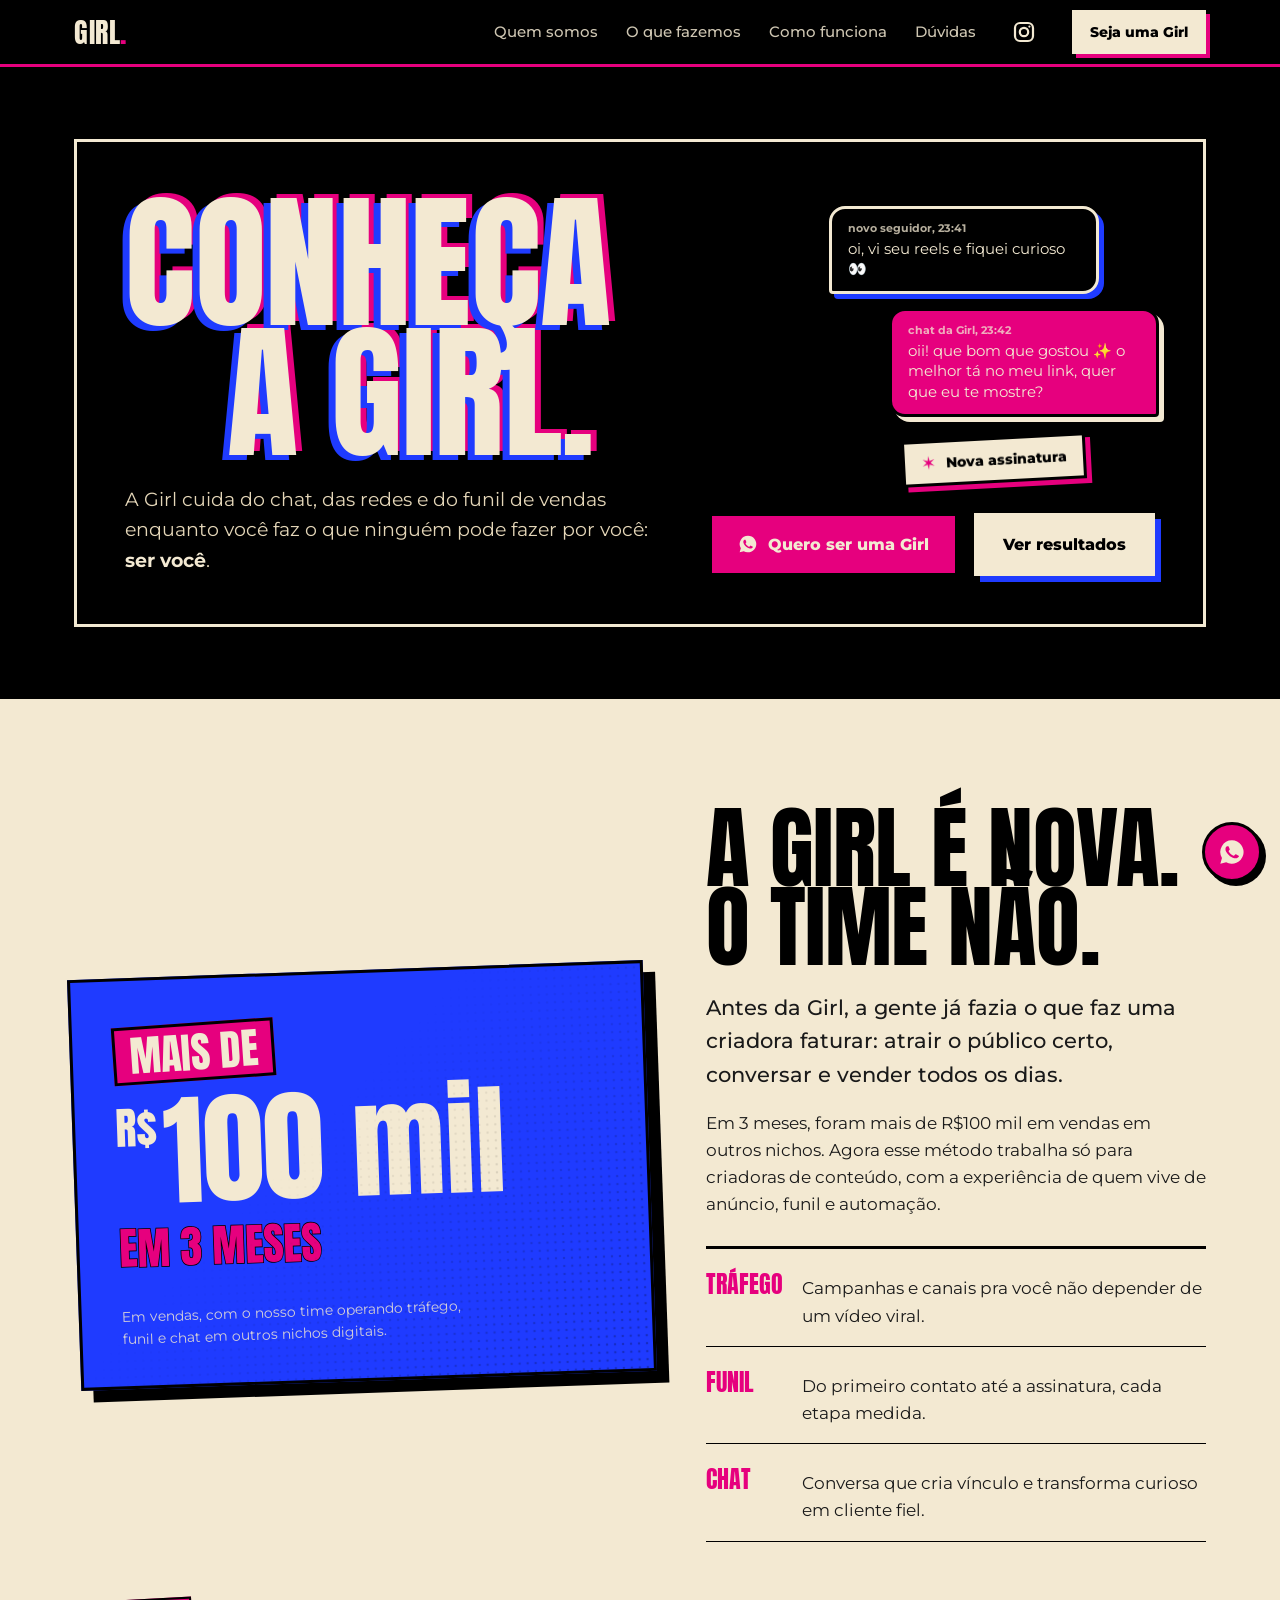
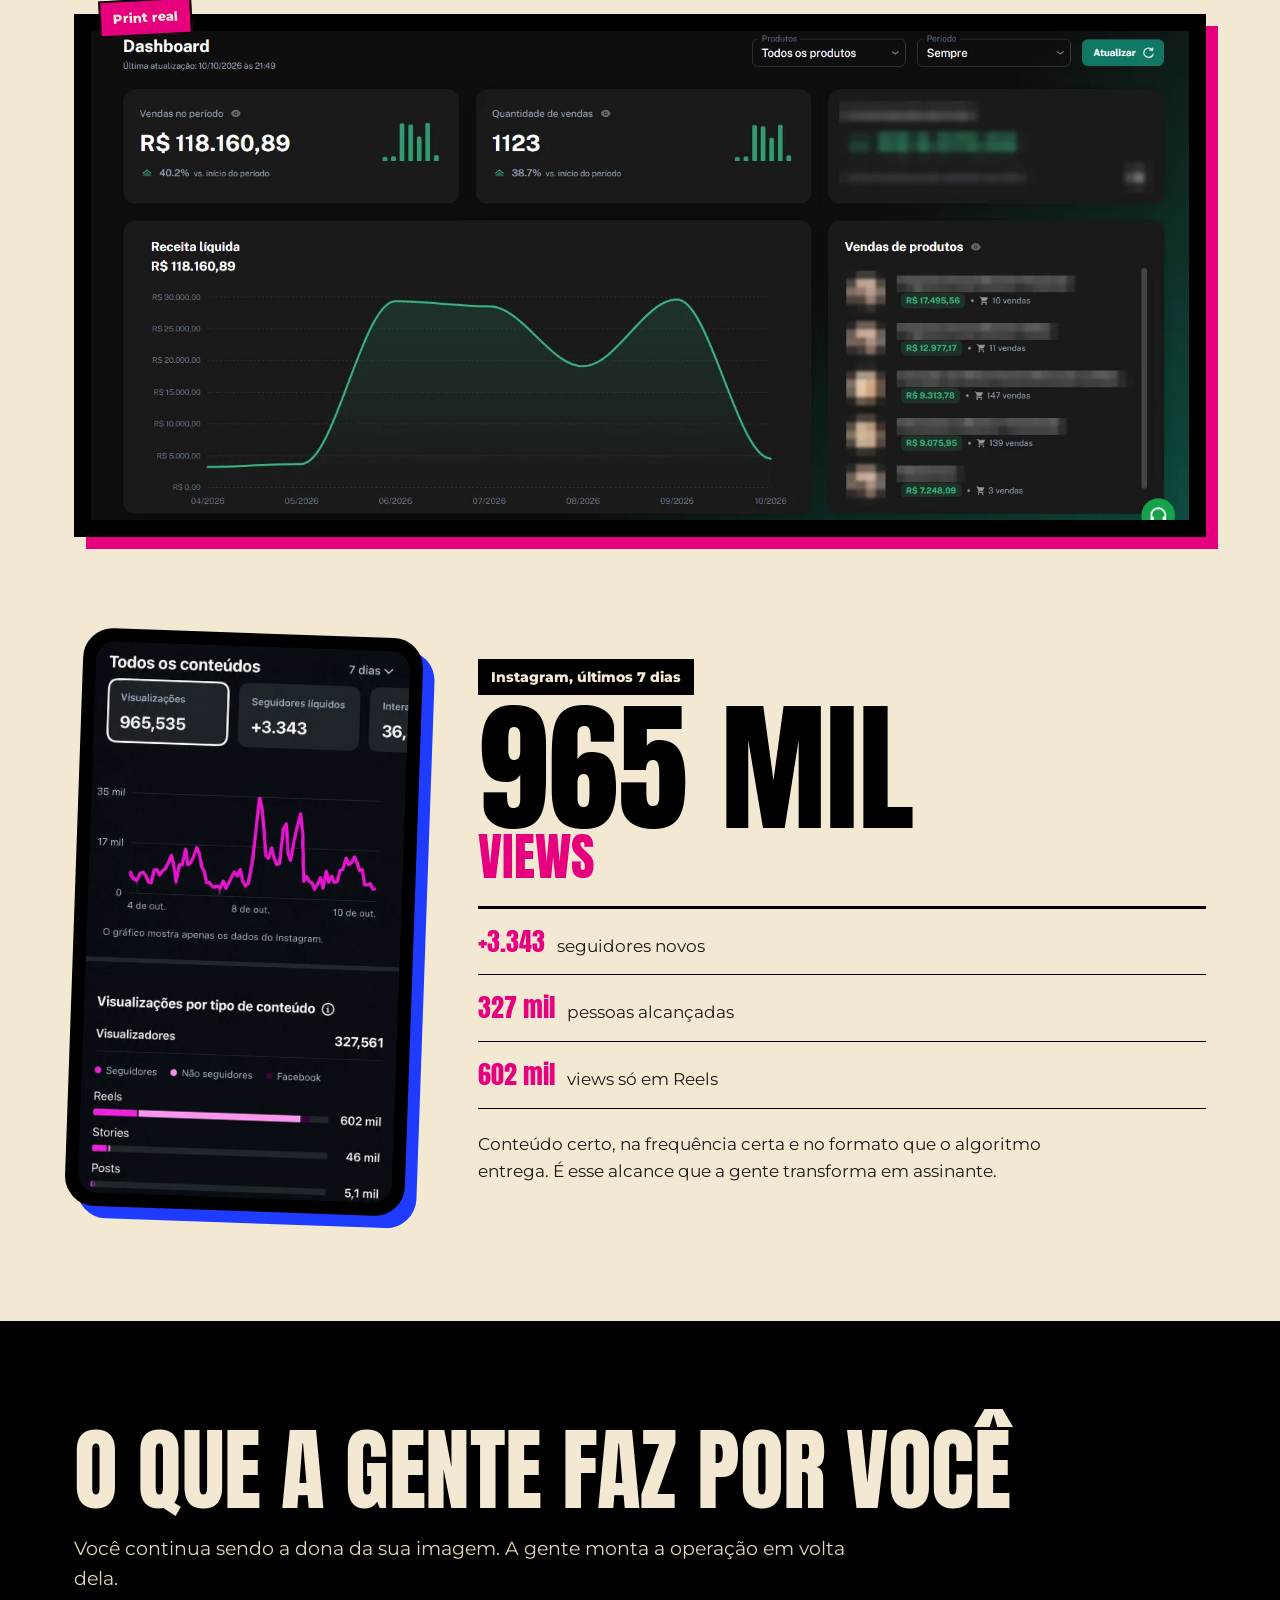
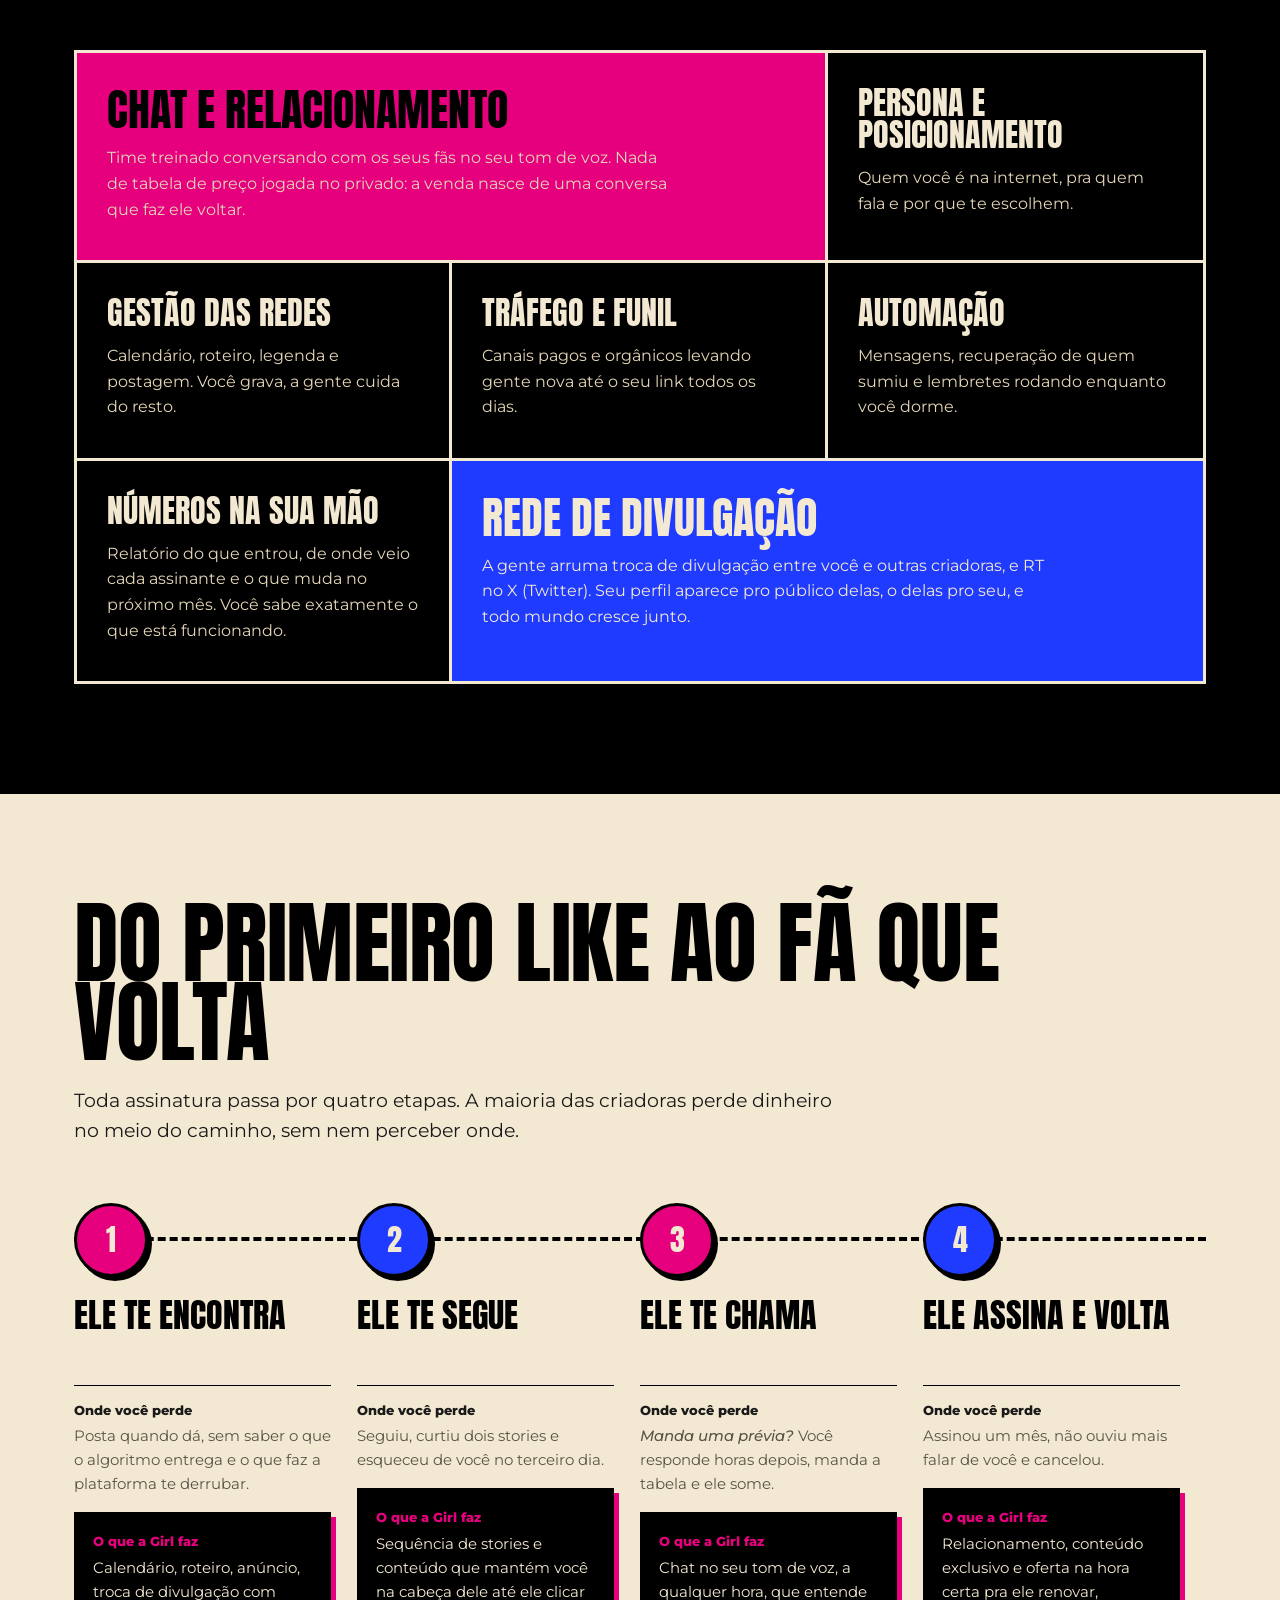
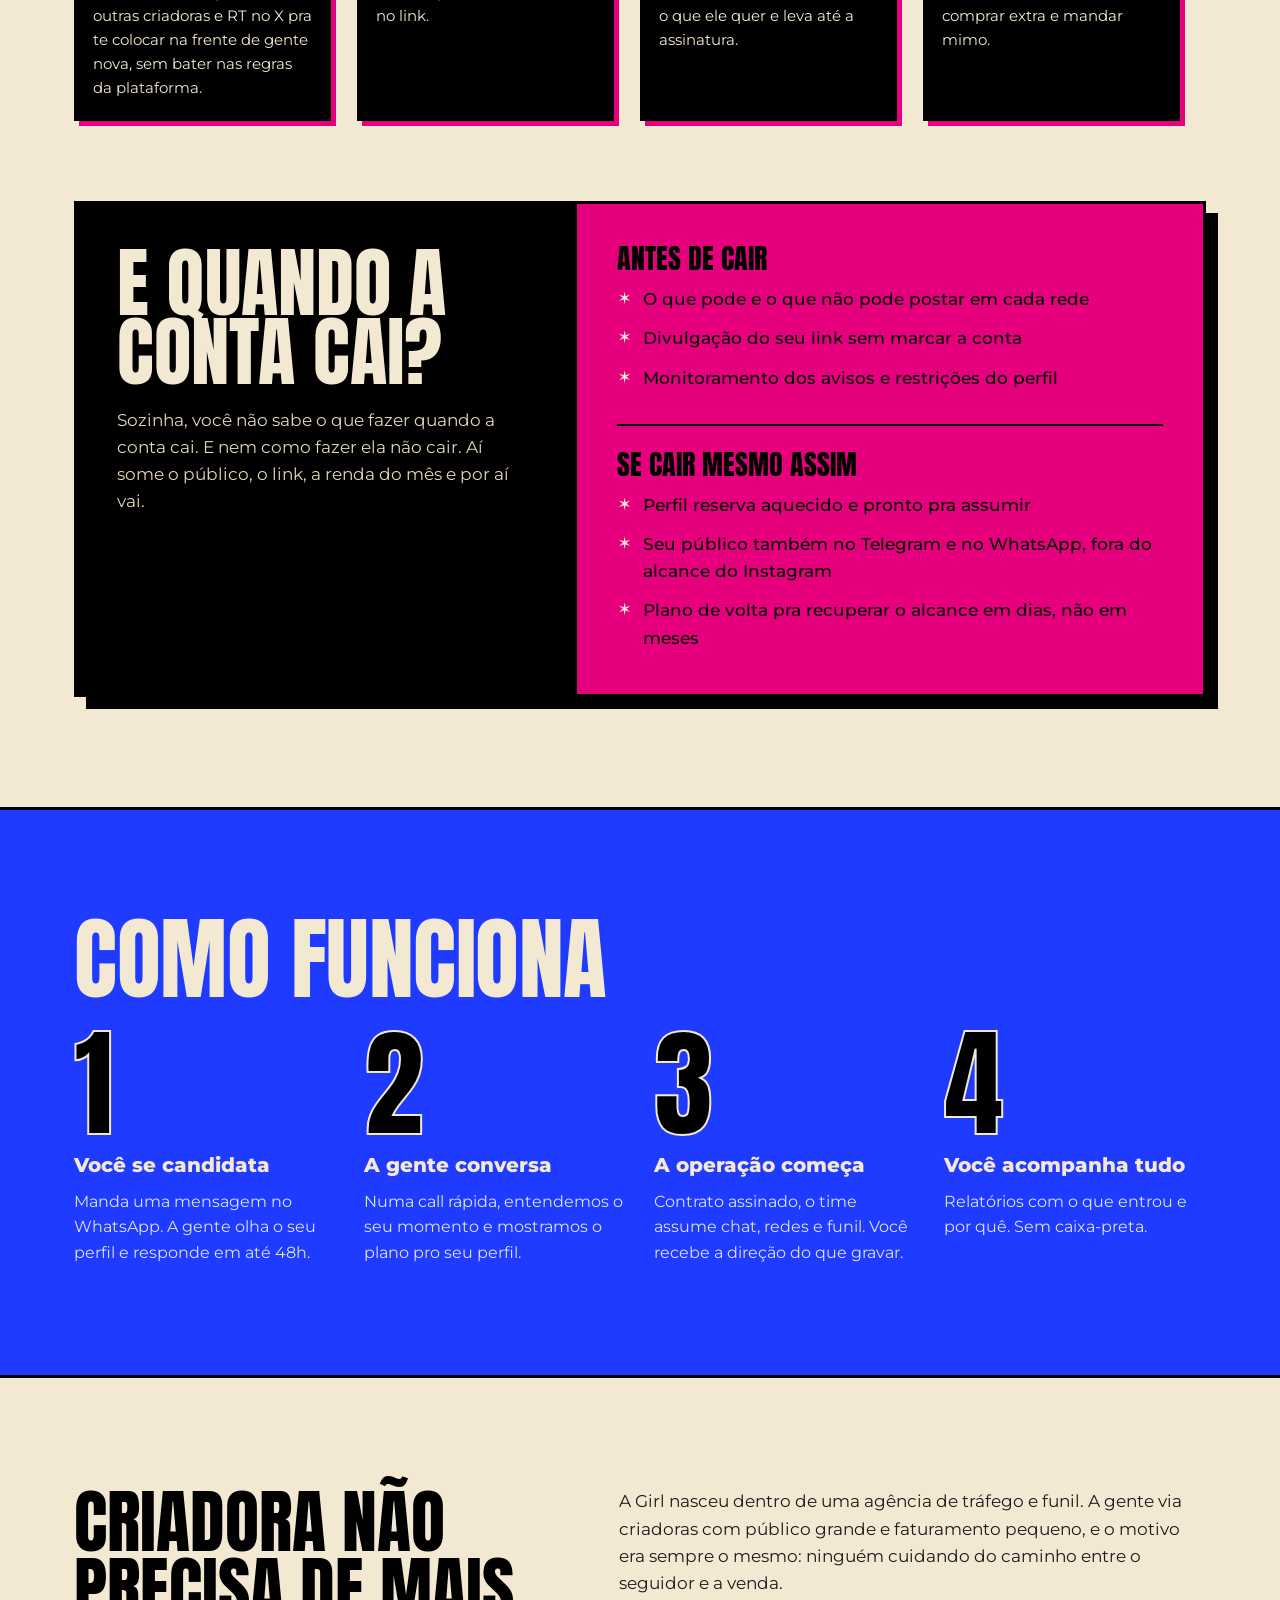
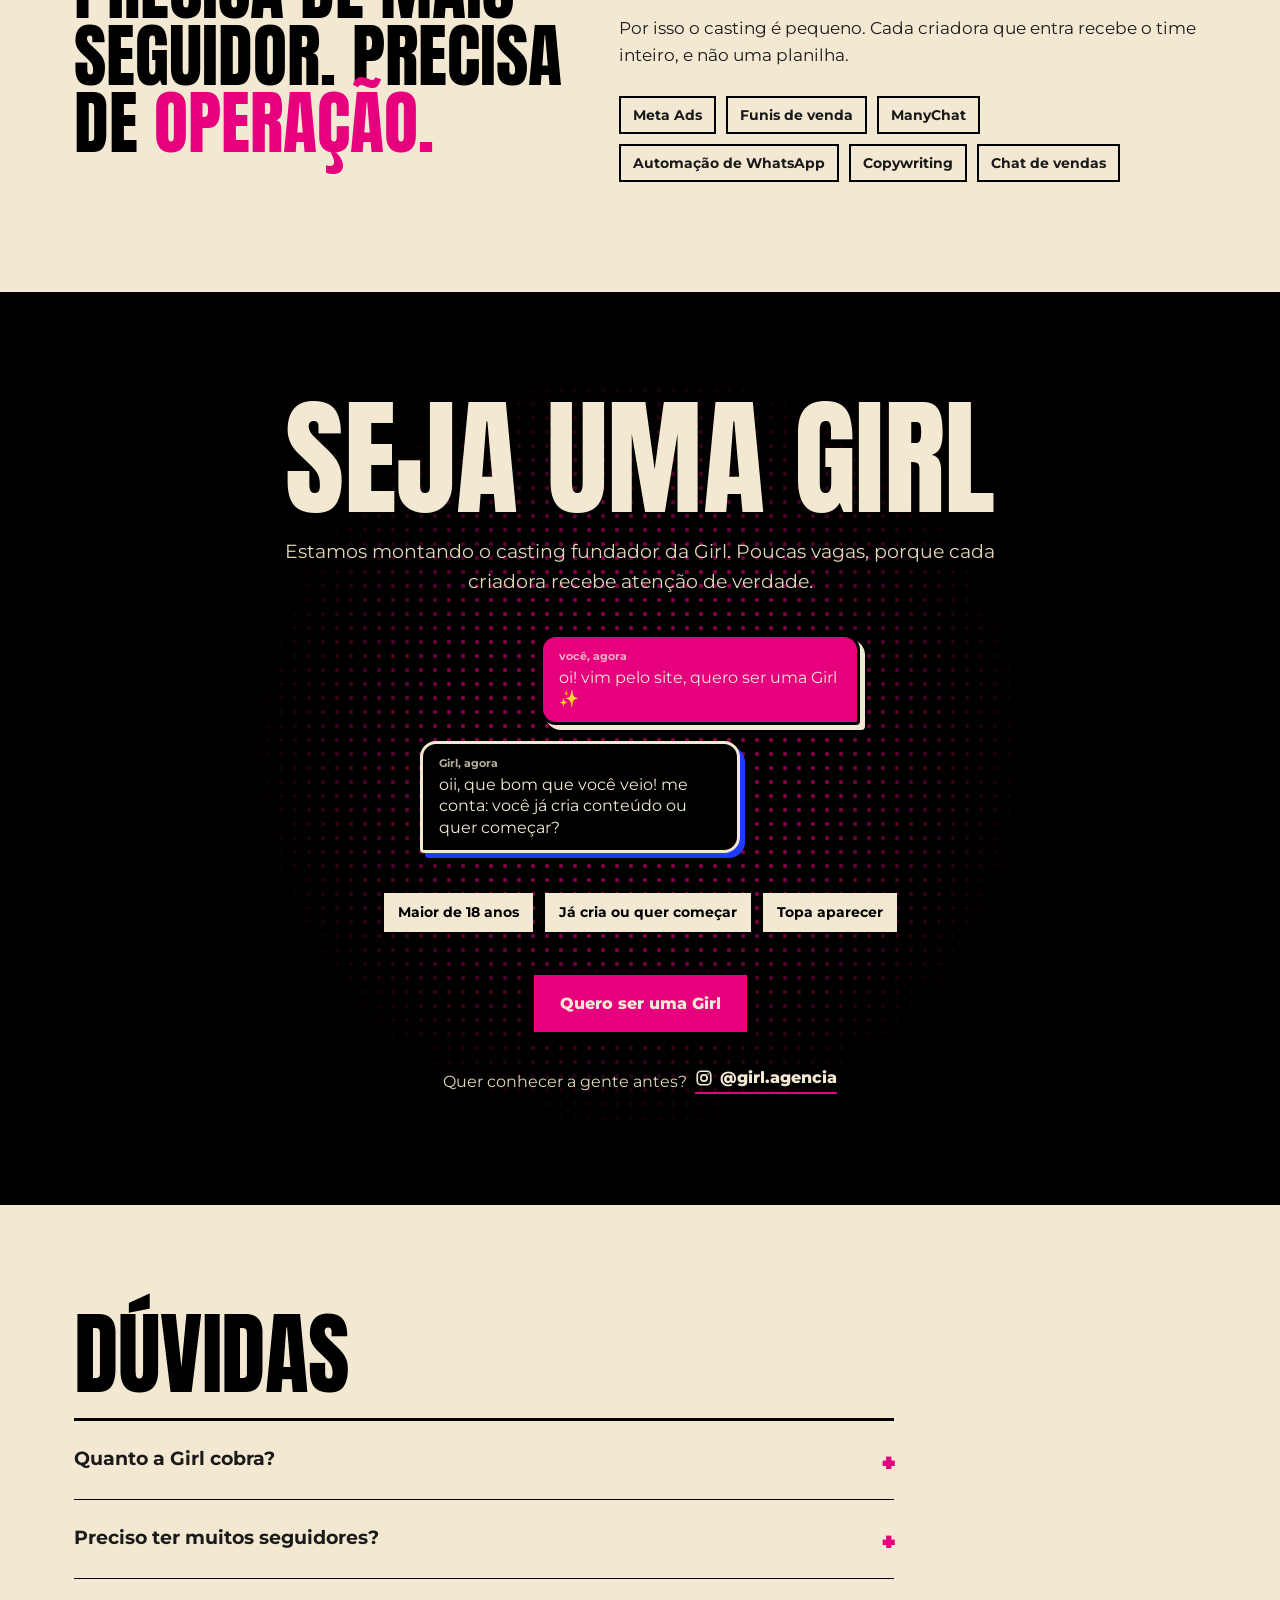
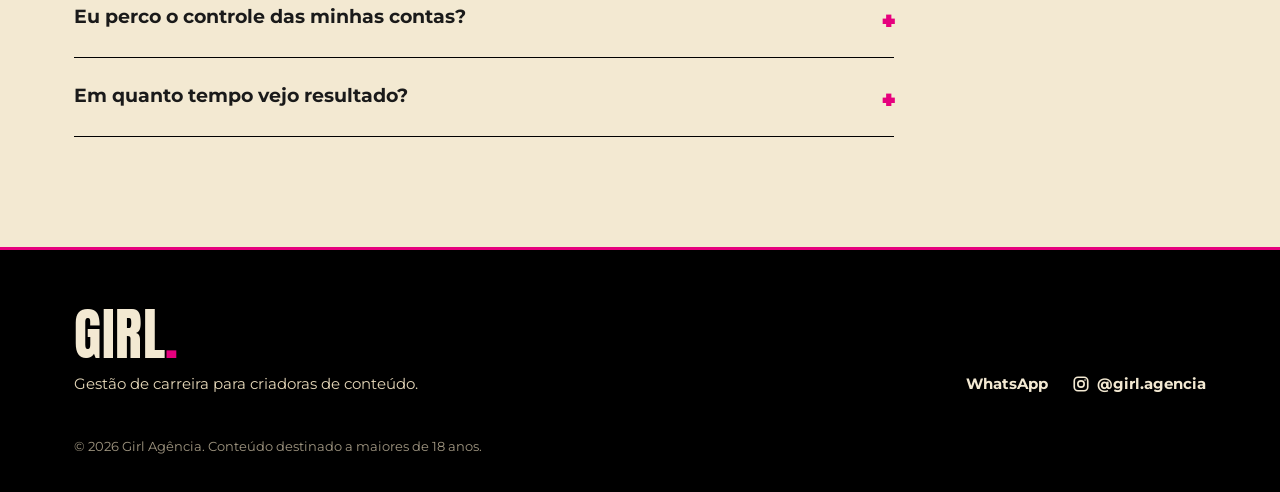
==== commit 093cc969: "Remove as legendas dos prints Co-Authored-By: Claude Opus 5.5 <noreply@anthropic.com> Claude-Session" ====
--- a/index.html
+++ b/index.html
@@ -404,7 +404,6 @@
             <li><b>602 mil</b> views só em Reels</li>
           </ul>
           <p>Conteúdo certo, na frequência certa e no formato que o algoritmo entrega. É esse alcance que a gente transforma em assinante.</p>
-          <p class="alcance__legenda">Print real de um perfil operado pelo nosso time.</p>
         </div>
       </div>
     </div>
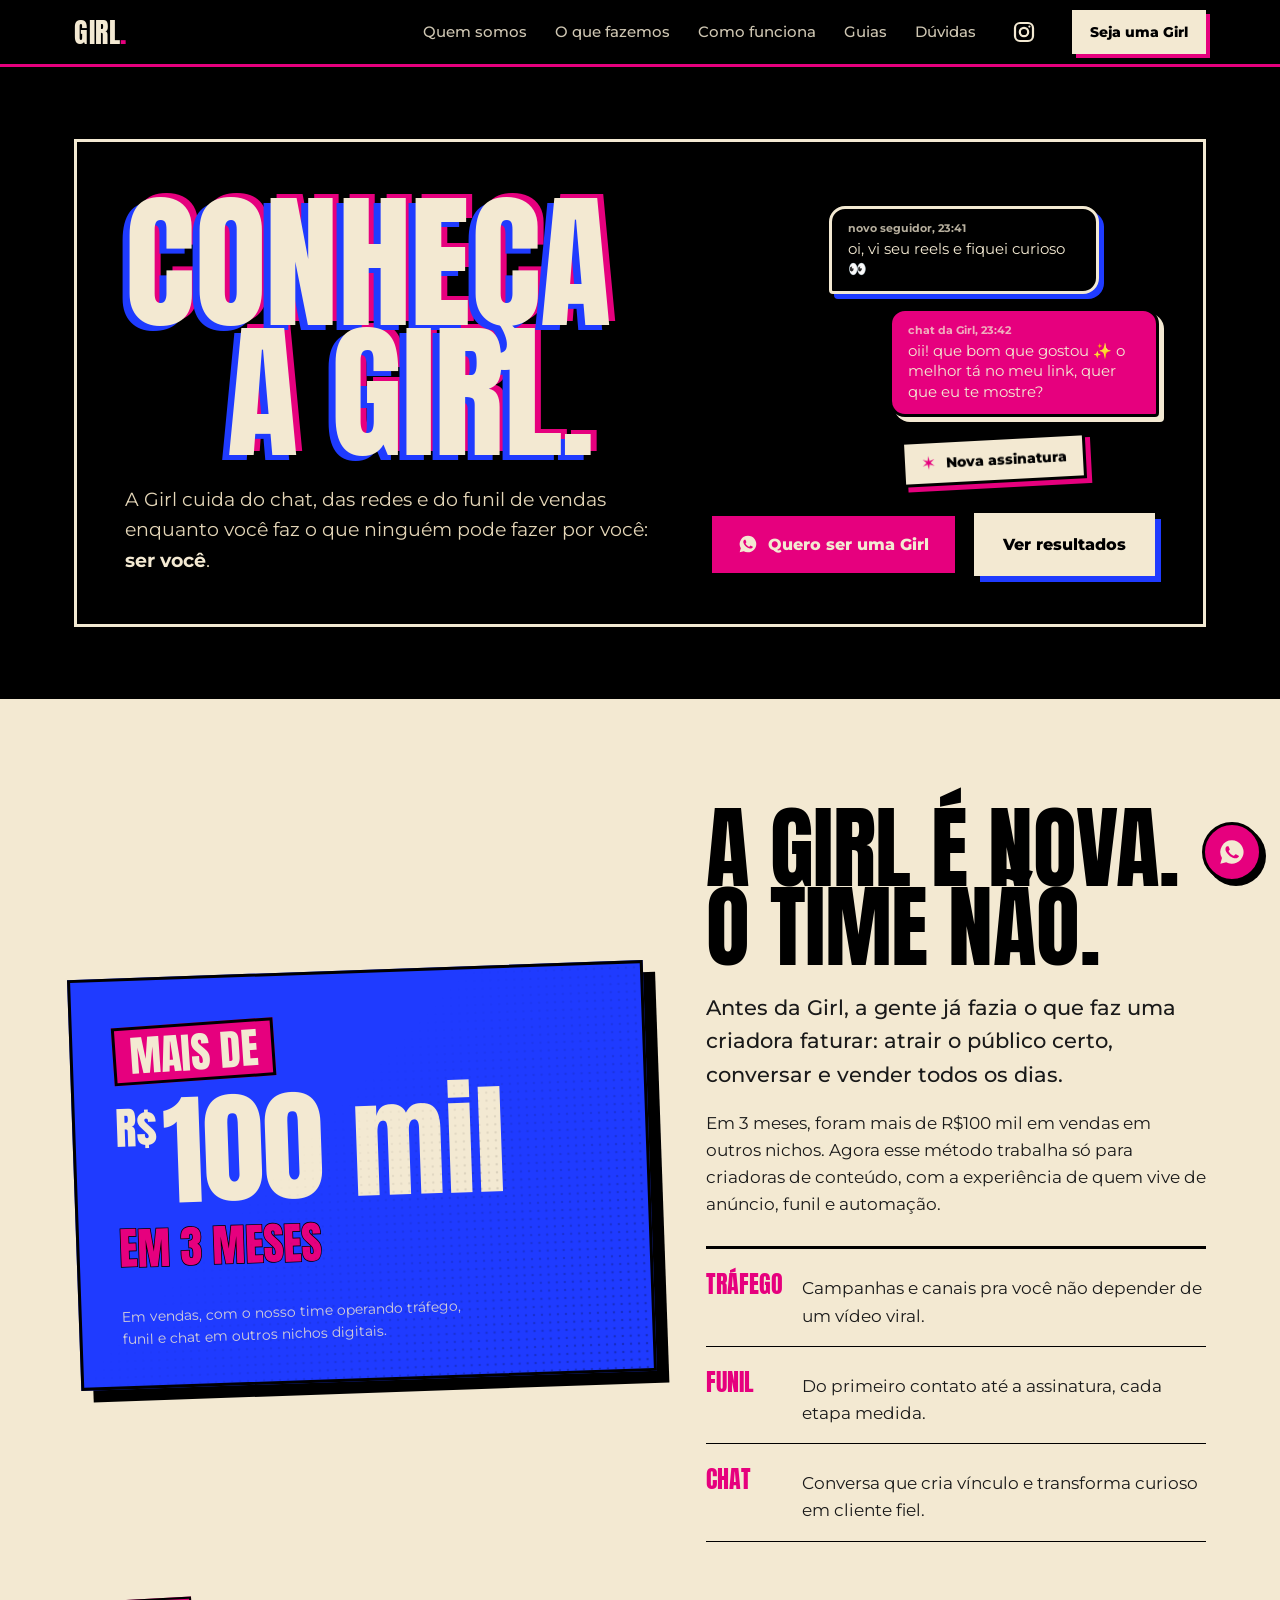
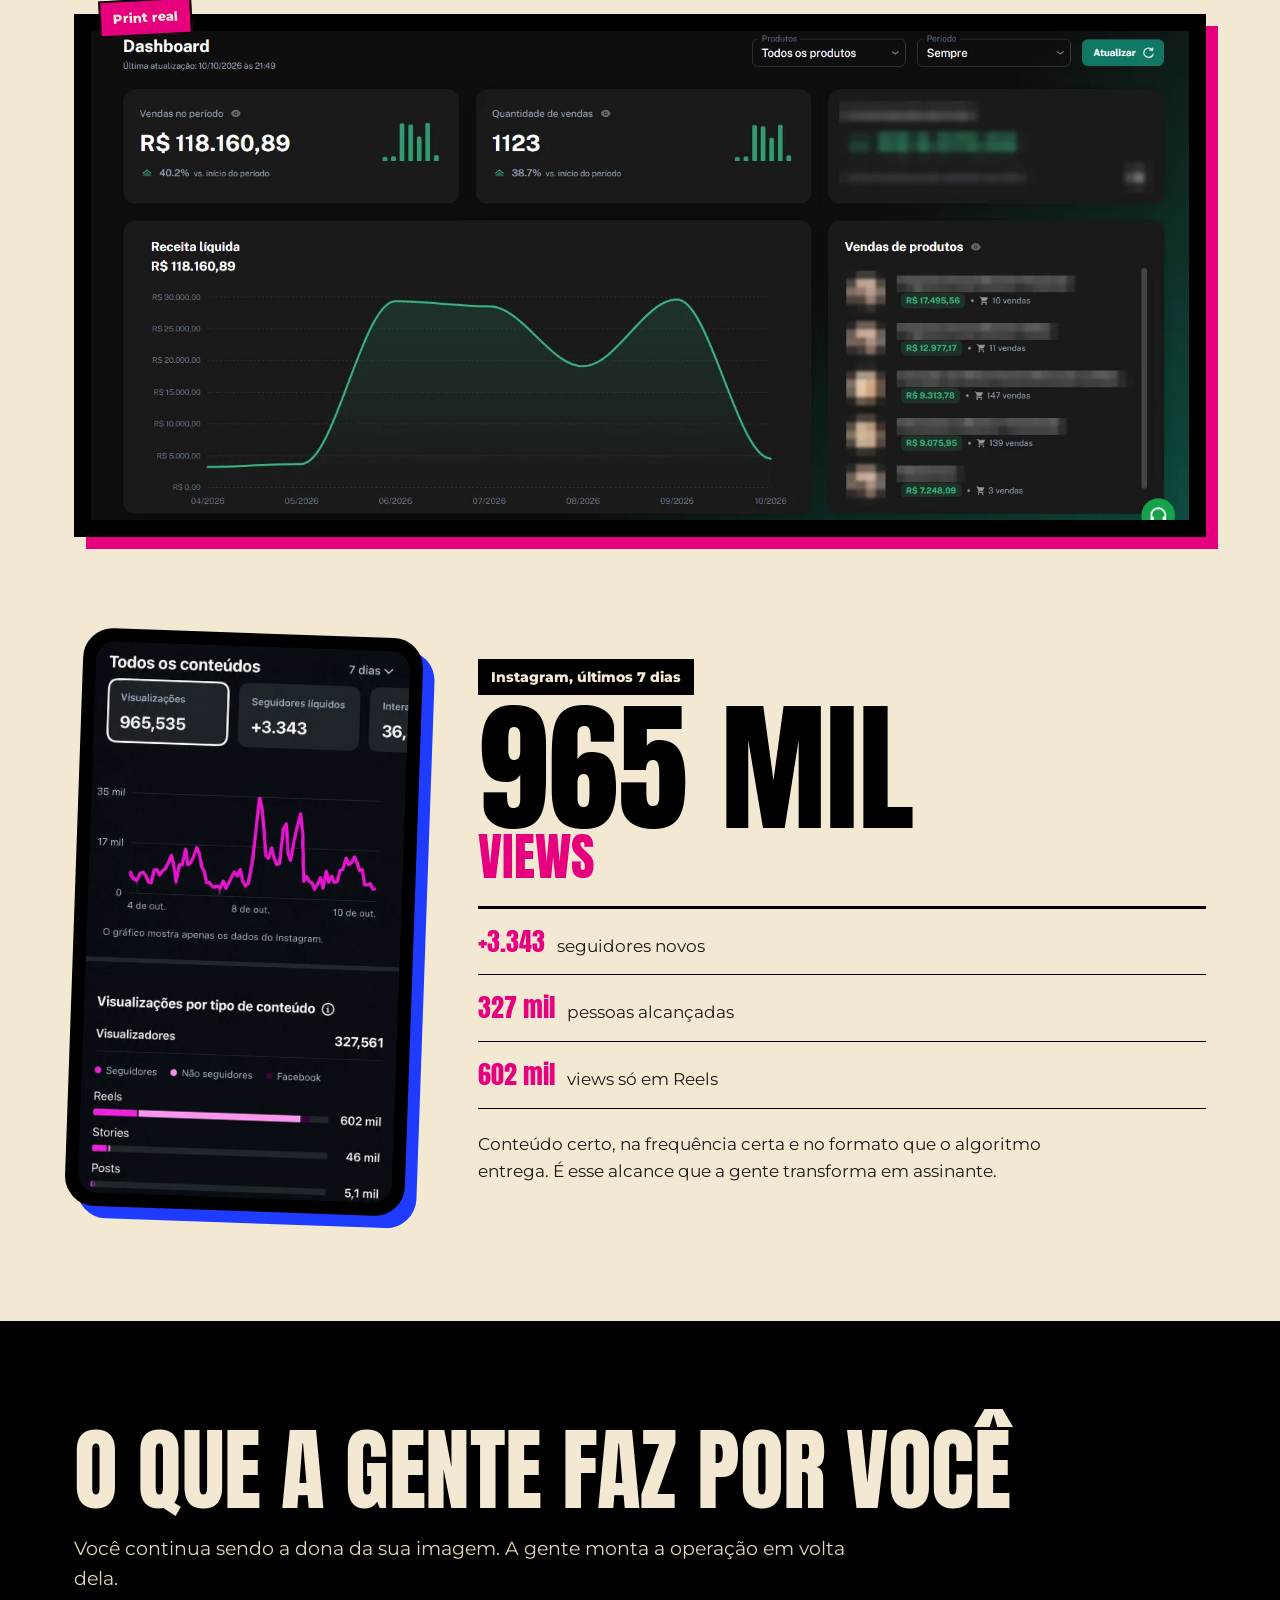
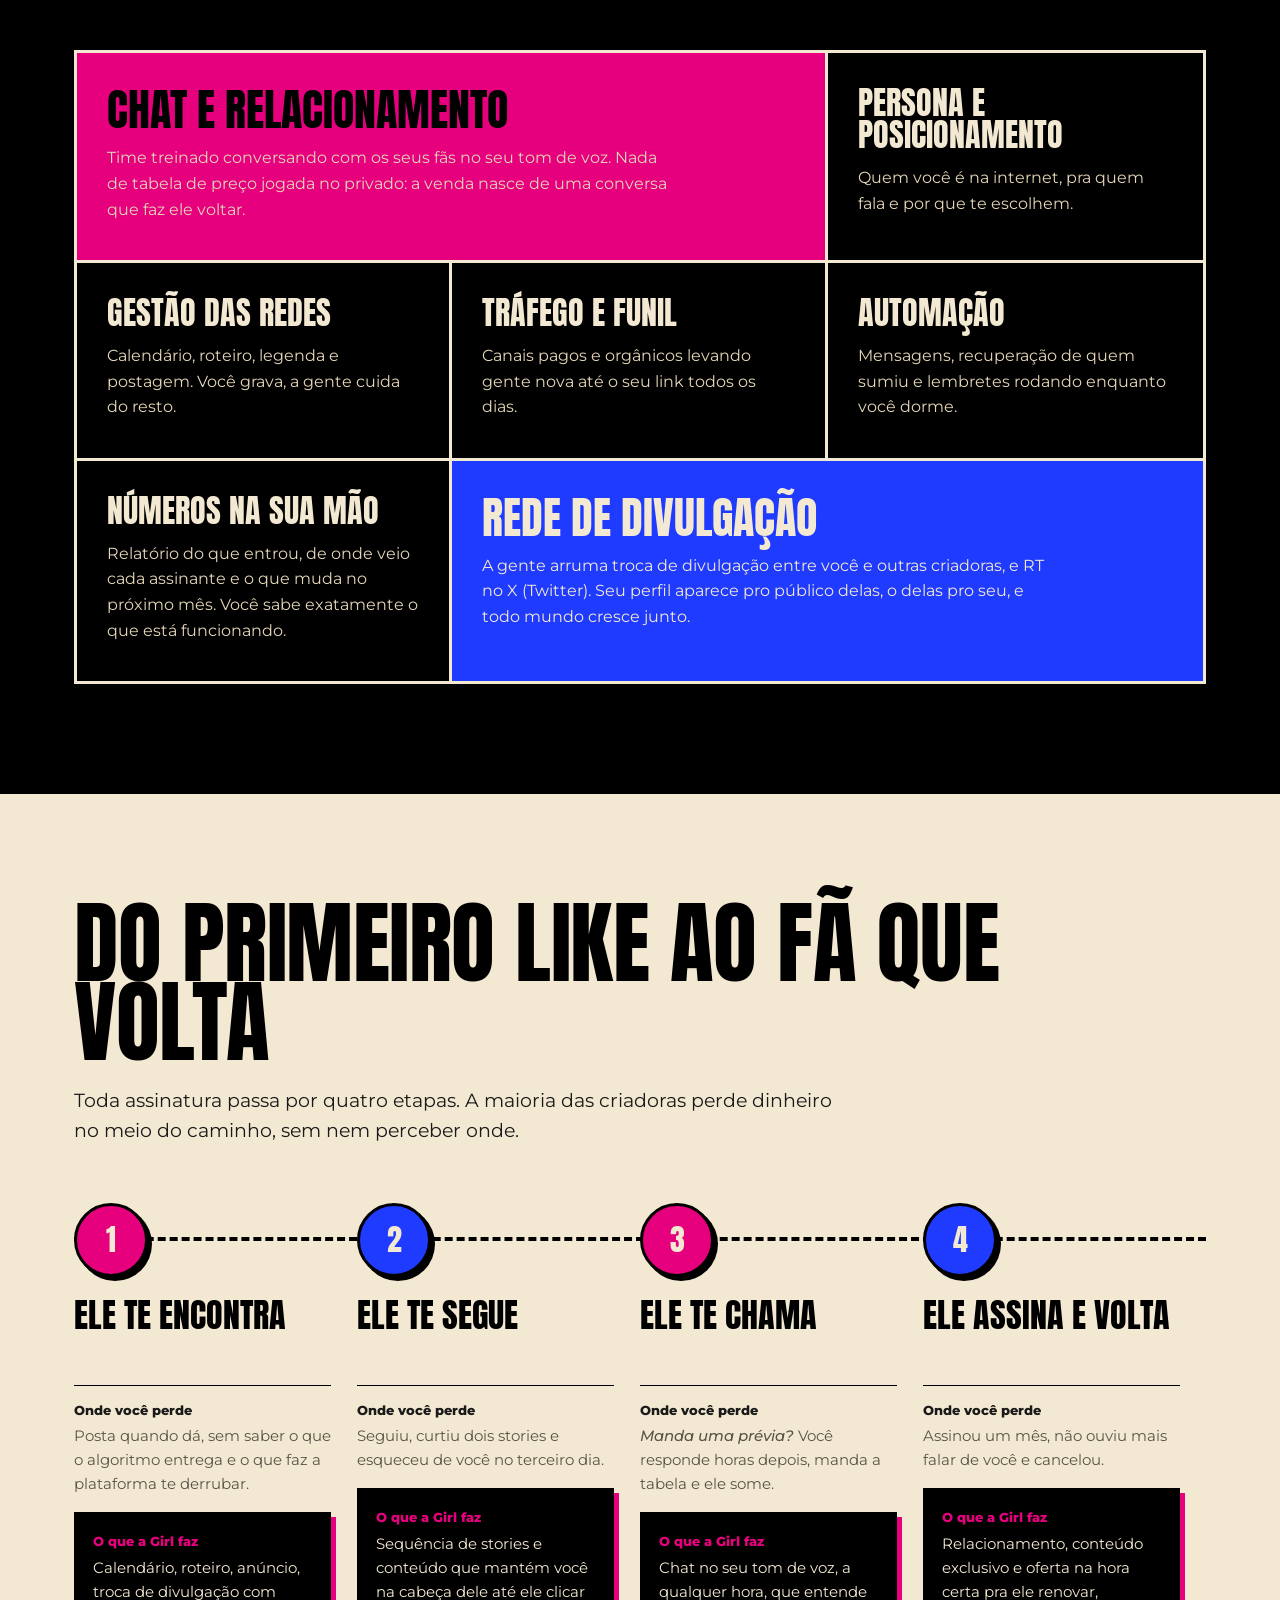
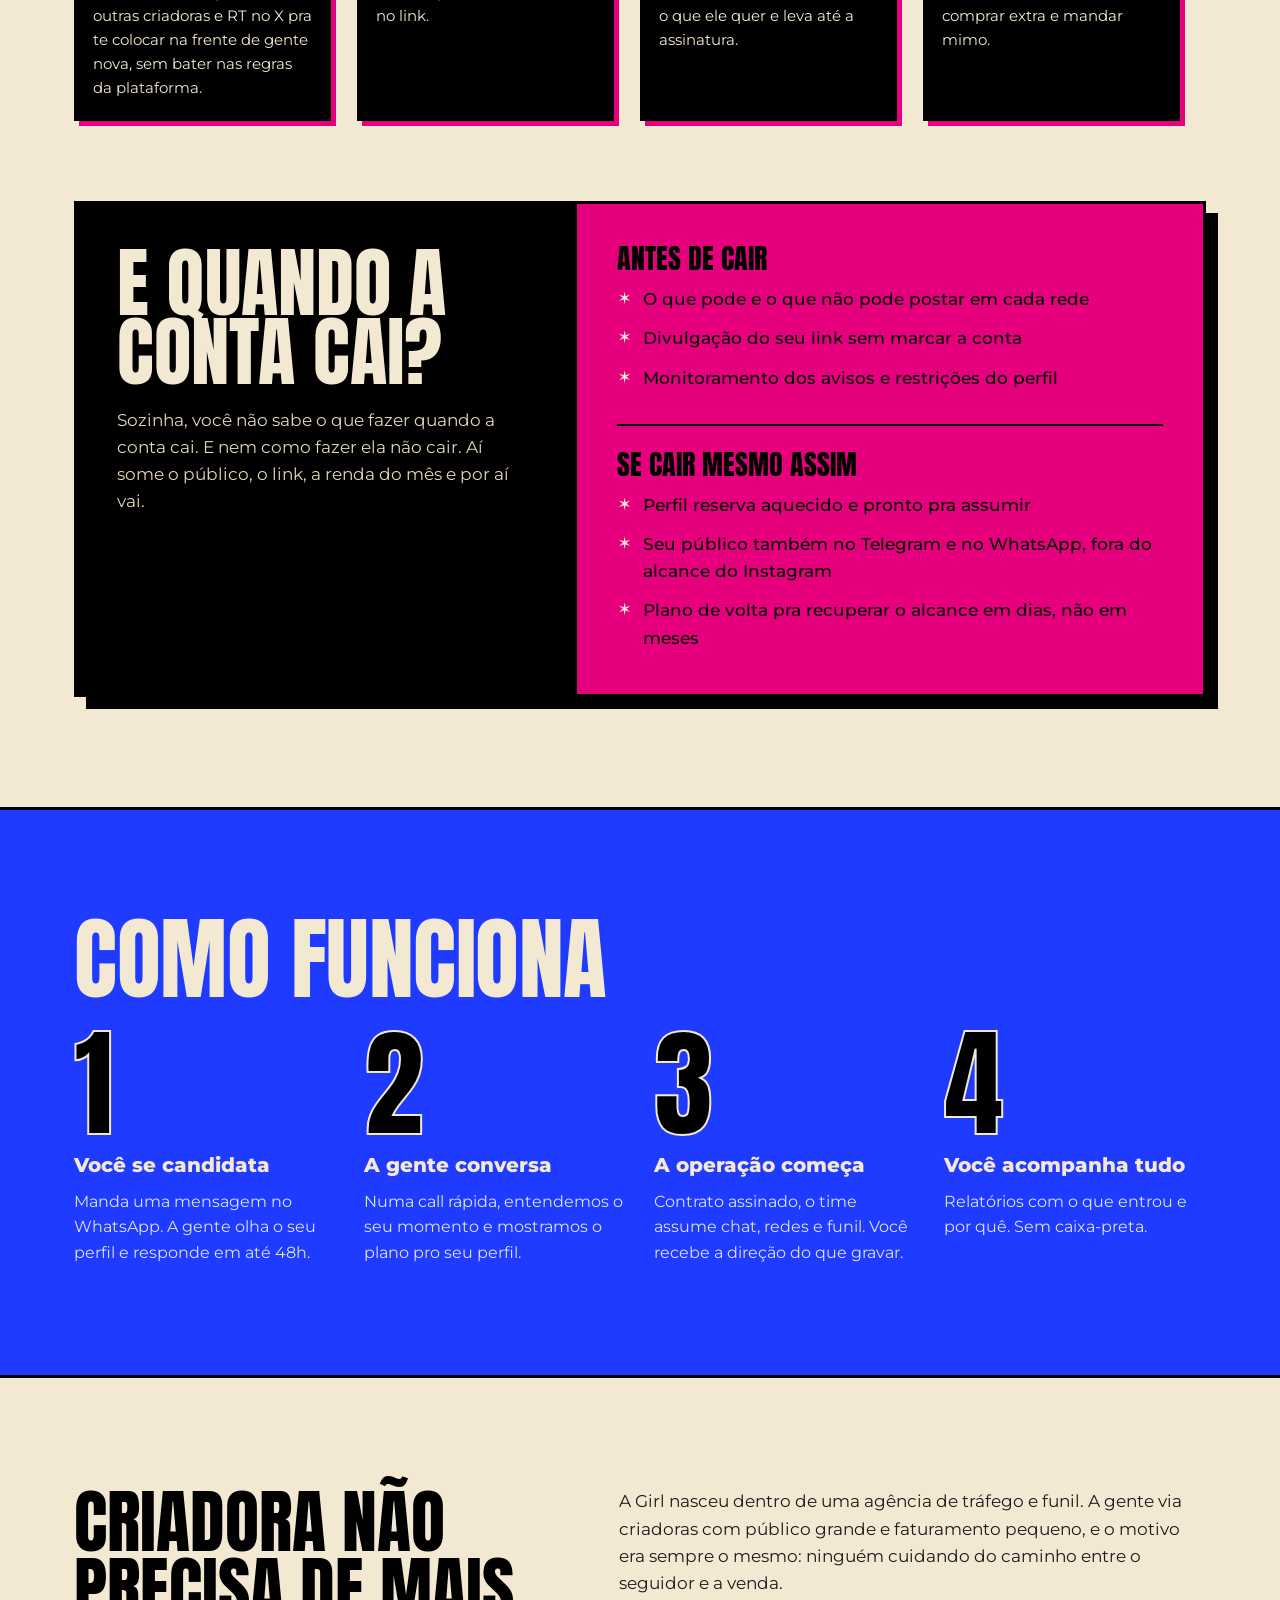
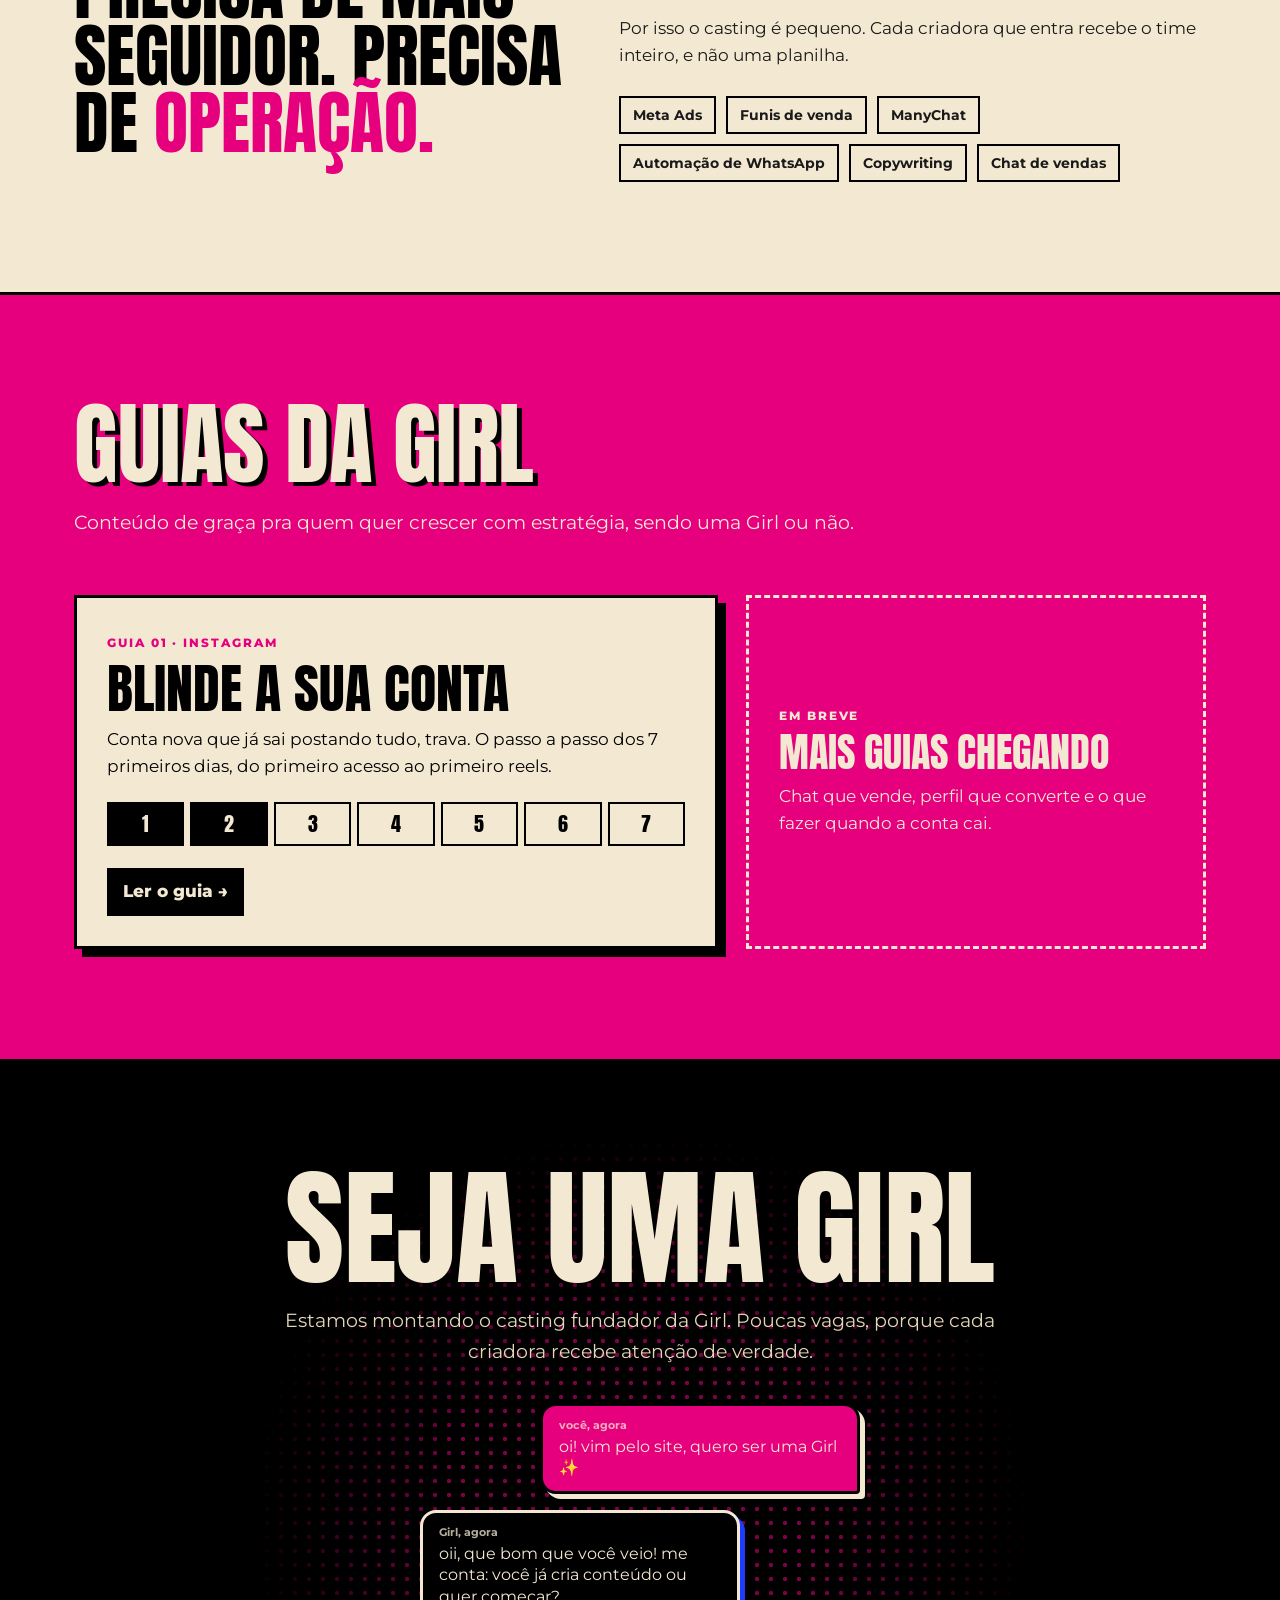
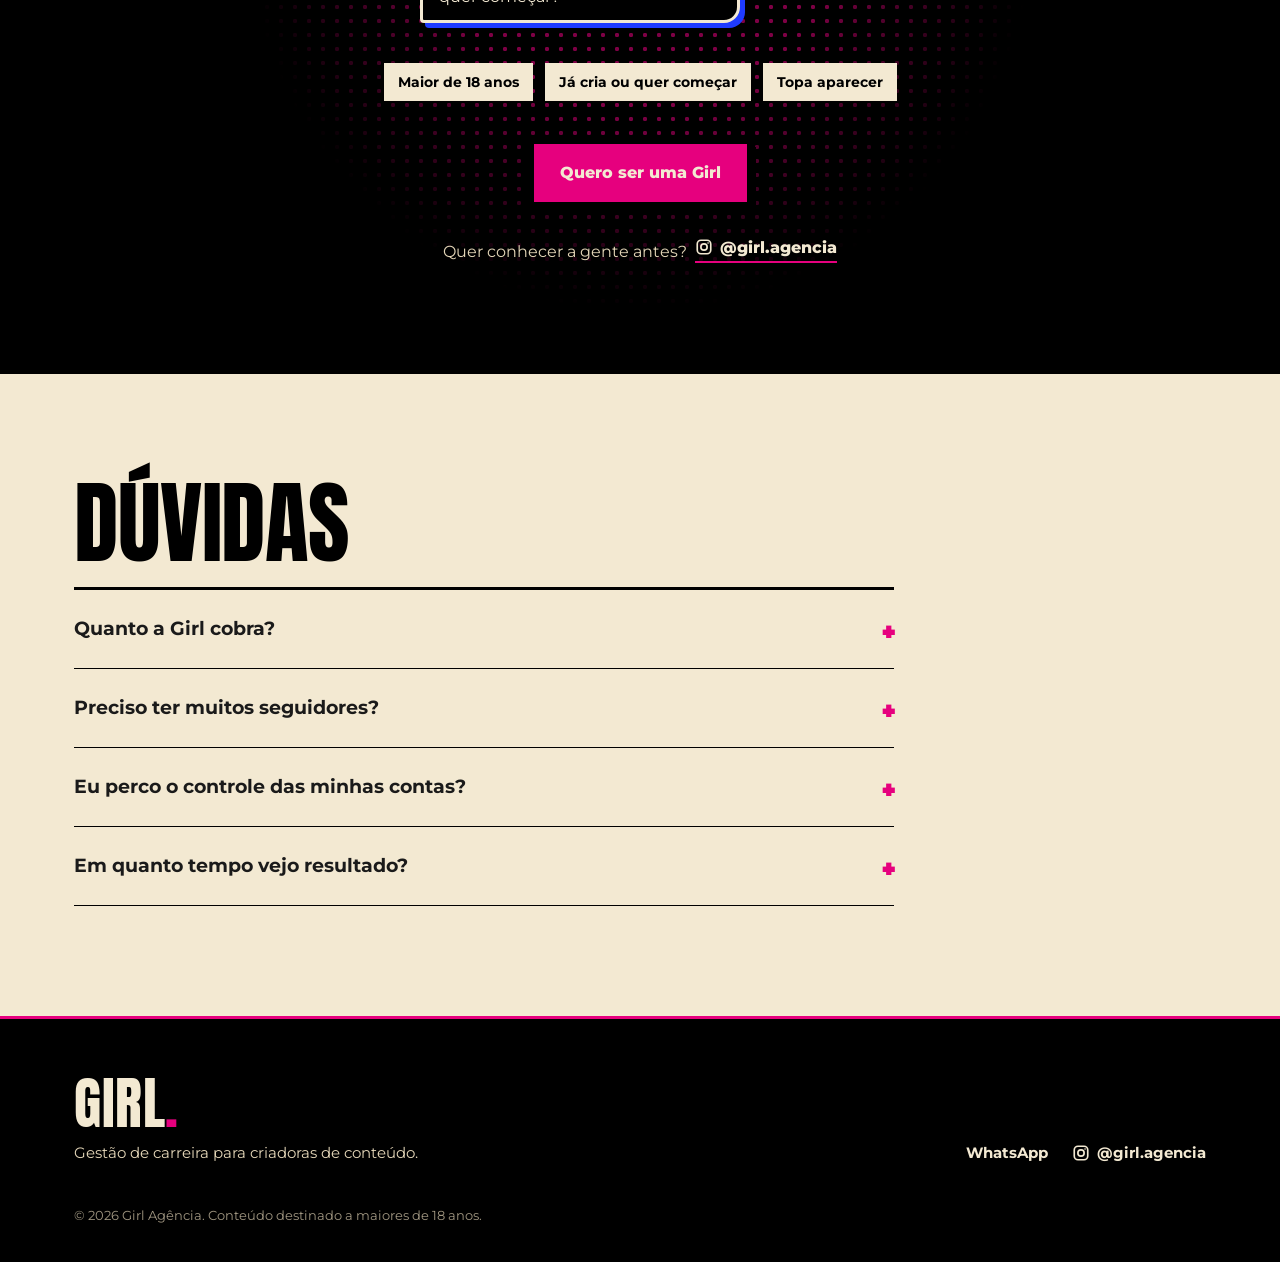
==== commit f3834d36: "Adiciona a seção Guias na página principal e abre os guias ao público Co-Authored-By: Claude Opus 5." ====
--- a/index.html
+++ b/index.html
@@ -4,7 +4,16 @@
 <meta charset="utf-8">
 <meta name="viewport" content="width=device-width, initial-scale=1">
 <title>Girl Agência — gestão para criadoras de conteúdo</title>
-<meta name="description" content="A Girl Agência cuida da estratégia, do chat, das redes e do funil enquanto você cria. Casting aberto para criadoras maiores de 18 anos.">
+<meta name="description" content="A gente cuida da operação. Você cuida de ser você. 💋">
+<meta property="og:type" content="website">
+<meta property="og:site_name" content="Girl Agência">
+<meta property="og:title" content="Girl Agência — gestão para criadoras de conteúdo">
+<meta property="og:description" content="A gente cuida da operação. Você cuida de ser você. 💋">
+<meta property="og:url" content="https://girl-beta.vercel.app/">
+<meta property="og:locale" content="pt_BR">
+<meta name="twitter:card" content="summary">
+<meta name="twitter:title" content="Girl Agência — gestão para criadoras de conteúdo">
+<meta name="twitter:description" content="A gente cuida da operação. Você cuida de ser você. 💋">
 <link rel="preconnect" href="https://fonts.googleapis.com">
 <link rel="preconnect" href="https://fonts.gstatic.com" crossorigin>
 <link href="https://fonts.googleapis.com/css2?family=Anton&family=Montserrat:ital,wght@0,400;0,500;0,700;0,800;1,500&display=swap" rel="stylesheet">
@@ -313,6 +322,25 @@
   @media (prefers-reduced-motion:reduce){
     *,*::before,*::after{animation:none !important;transition:none !important;scroll-behavior:auto !important}
   }
+
+  /* GUIAS */
+  .guias{background:var(--rosa);color:var(--creme);border-top:3px solid var(--preto);border-bottom:3px solid var(--preto)}
+  .guias .secao-titulo{color:var(--creme);text-shadow:5px 4px 0 var(--preto)}
+  .guias .secao-intro{color:var(--creme)}
+  .guias__grade{display:grid;grid-template-columns:minmax(0,1.4fr) minmax(0,1fr);gap:28px}
+  @media (max-width:820px){.guias__grade{grid-template-columns:minmax(0,1fr)}}
+  .guia-card{display:block;text-decoration:none;background:var(--creme);color:var(--preto);border:3px solid var(--preto);box-shadow:8px 8px 0 var(--preto);padding:30px;transition:transform .12s ease, box-shadow .12s ease}
+  .guia-card:hover{transform:translate(3px,3px);box-shadow:5px 5px 0 var(--preto)}
+  .guia-card__tag{font-size:12px;font-weight:800;letter-spacing:.16em;text-transform:uppercase;color:var(--rosa)}
+  .guia-card h3{font-family:var(--display);font-weight:400;text-transform:uppercase;font-size:clamp(34px,5vw,54px);line-height:.95;margin:8px 0 12px}
+  .guia-card p{font-size:17px}
+  .guia-card__dias{display:grid;grid-template-columns:repeat(7,minmax(0,1fr));gap:6px;margin:22px 0 4px}
+  .guia-card__dias span{border:2.5px solid var(--preto);font-family:var(--display);font-size:20px;text-align:center;padding:4px 0}
+  .guia-card__dias span:nth-child(-n+2){background:var(--preto);color:var(--creme)}
+  .guia-card__ir{display:inline-block;margin-top:18px;font-weight:800;background:var(--preto);color:var(--creme);padding:10px 16px}
+  .guia-card--breve{background:transparent;color:var(--creme);border:3px dashed var(--creme);box-shadow:none;display:flex;flex-direction:column;justify-content:center}
+  .guia-card--breve:hover{transform:none;box-shadow:none}
+  .guia-card--breve h3{font-size:clamp(28px,4vw,40px)}
 </style>
 </head>
 <body>
@@ -324,6 +352,7 @@
       <a href="#prova">Quem somos</a>
       <a href="#servicos">O que fazemos</a>
       <a href="#metodo">Como funciona</a>
+      <a href="#guias">Guias</a>
       <a href="#duvidas">Dúvidas</a>
       <a class="topo__ig" href="https://www.instagram.com/girl.agencia" target="_blank" rel="noopener" aria-label="Instagram da Girl (@girl.agencia)"><svg viewBox="0 0 24 24" fill="none" stroke="currentColor" stroke-width="2.2" aria-hidden="true"><rect x="3" y="3" width="18" height="18" rx="5"/><circle cx="12" cy="12" r="4.2"/><circle cx="17.4" cy="6.6" r="1.1" fill="currentColor" stroke="none"/></svg></a>
       <a class="btn js-whats" href="#" data-msg="Oi! Vim pelo site, quero ser uma Girl ✨">Seja uma Girl</a>
@@ -545,6 +574,28 @@
     </div>
   </section>
 
+  <!-- GUIAS -->
+  <section data-tema="claro" class="guias" id="guias">
+    <div class="container">
+      <h2 class="titulo-impresso secao-titulo">Guias da Girl</h2>
+      <p class="secao-intro">Conteúdo de graça pra quem quer crescer com estratégia, sendo uma Girl ou não.</p>
+      <div class="guias__grade">
+        <a class="guia-card" href="/guia/aquecimento/">
+          <span class="guia-card__tag">Guia 01 · Instagram</span>
+          <h3>Blinde a sua conta</h3>
+          <p>Conta nova que já sai postando tudo, trava. O passo a passo dos 7 primeiros dias, do primeiro acesso ao primeiro reels.</p>
+          <div class="guia-card__dias" aria-hidden="true"><span>1</span><span>2</span><span>3</span><span>4</span><span>5</span><span>6</span><span>7</span></div>
+          <span class="guia-card__ir">Ler o guia →</span>
+        </a>
+        <div class="guia-card guia-card--breve">
+          <span class="guia-card__tag" style="color:var(--creme)">Em breve</span>
+          <h3>Mais guias chegando</h3>
+          <p>Chat que vende, perfil que converte e o que fazer quando a conta cai.</p>
+        </div>
+      </div>
+    </div>
+  </section>
+
   <!-- CASTING -->
   <section data-tema="escuro" class="casting" id="casting">
     <div class="container">
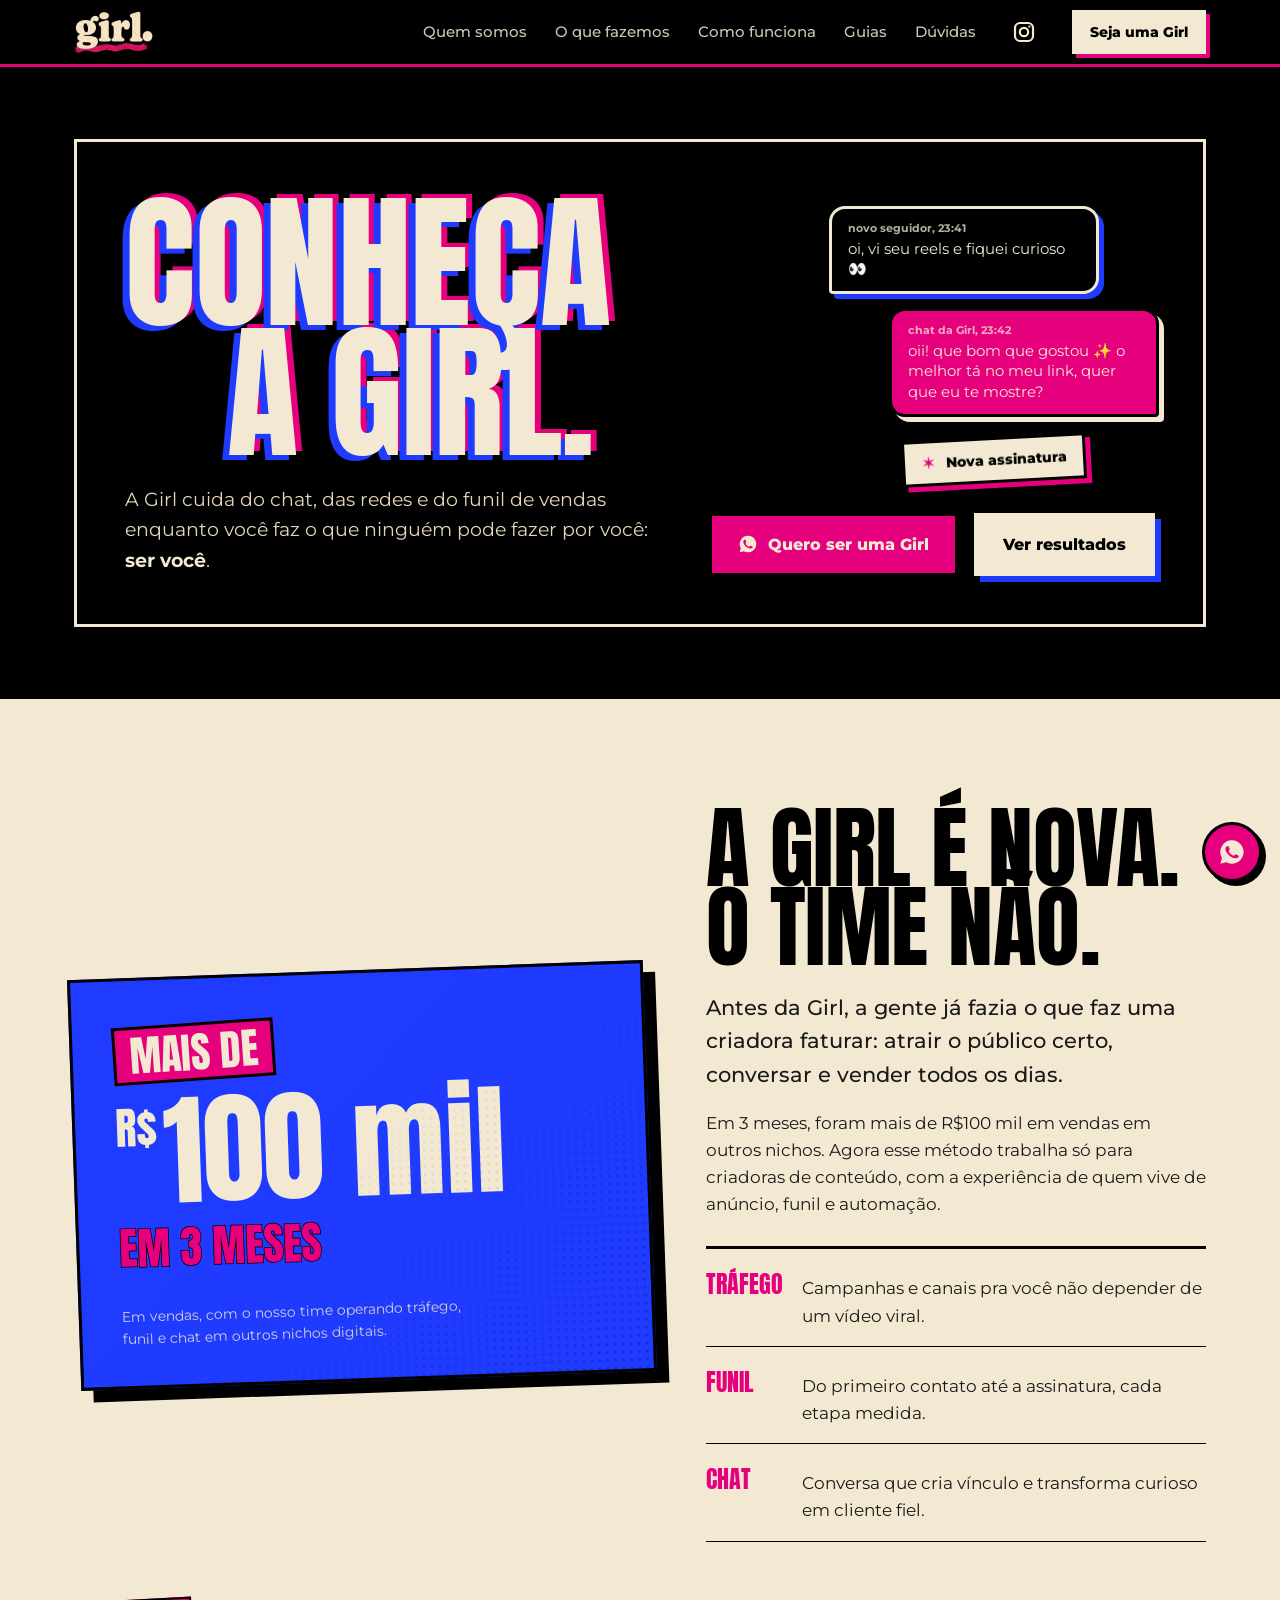
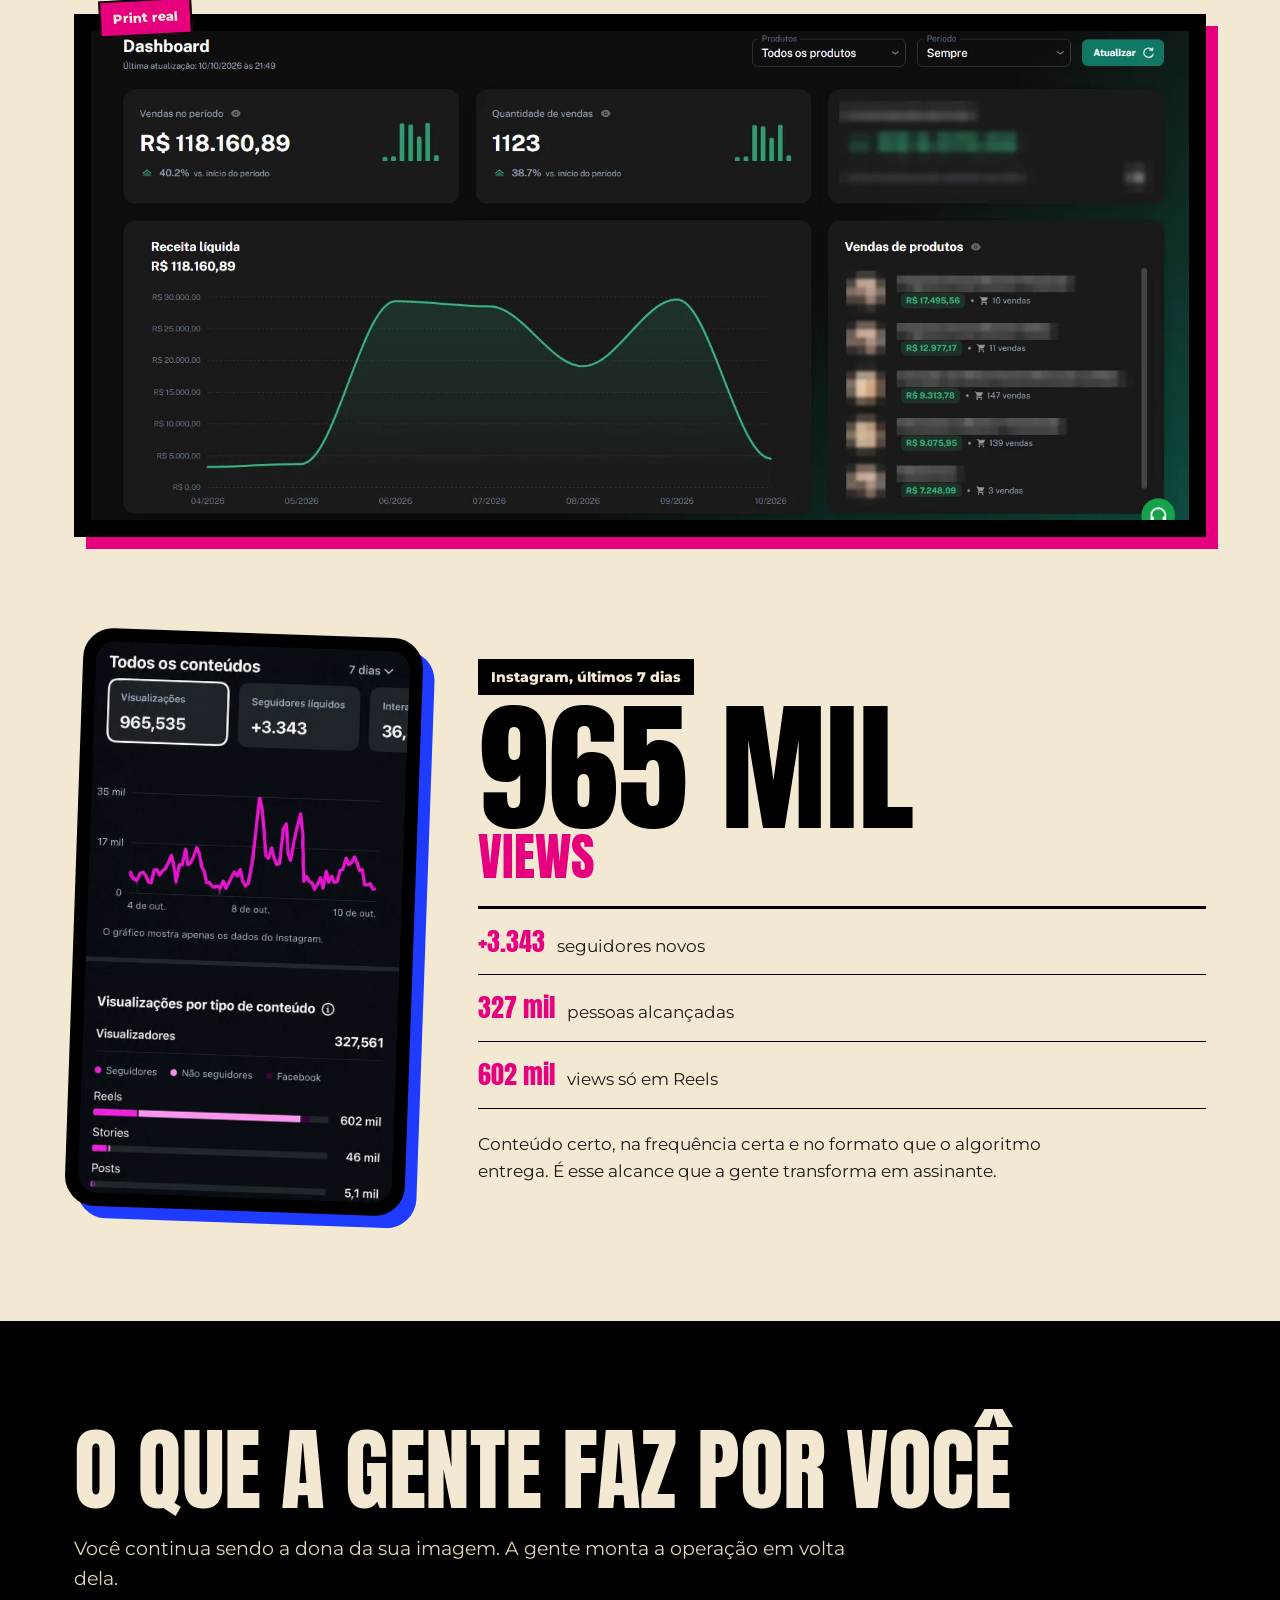
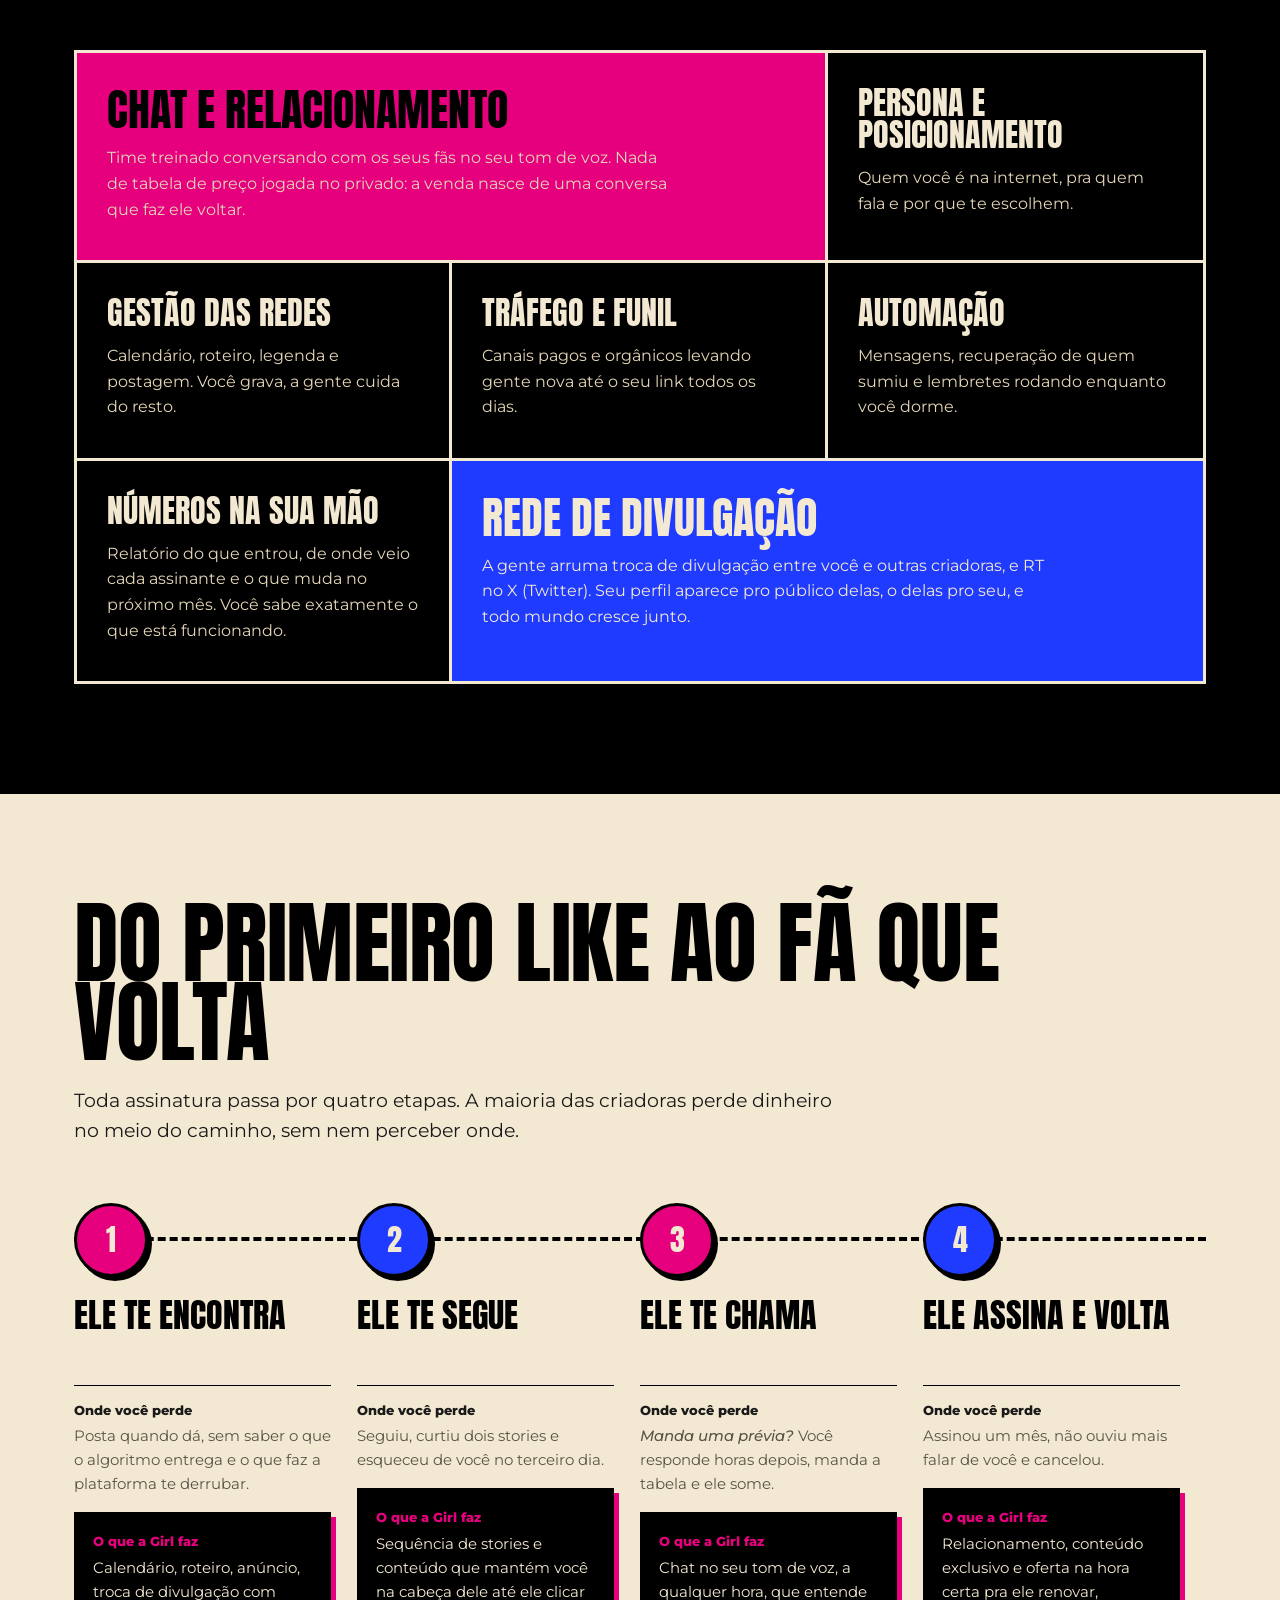
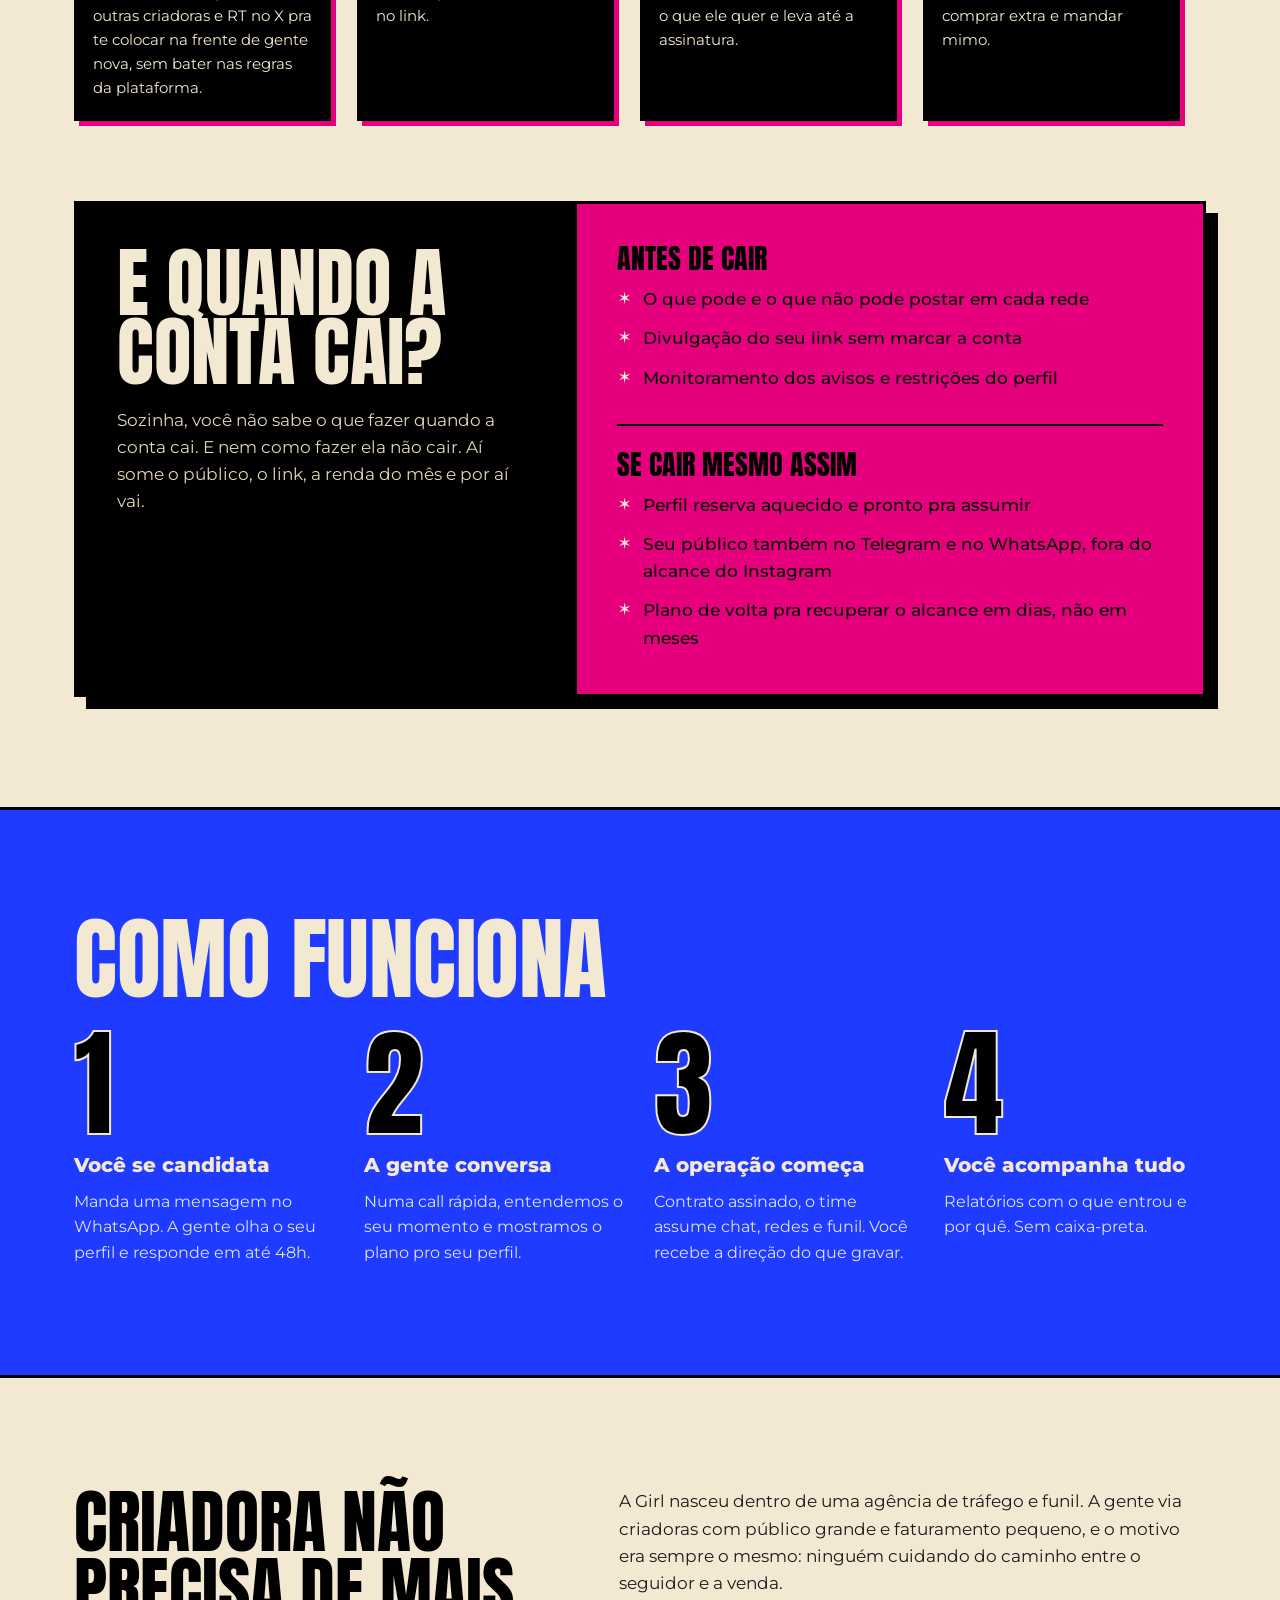
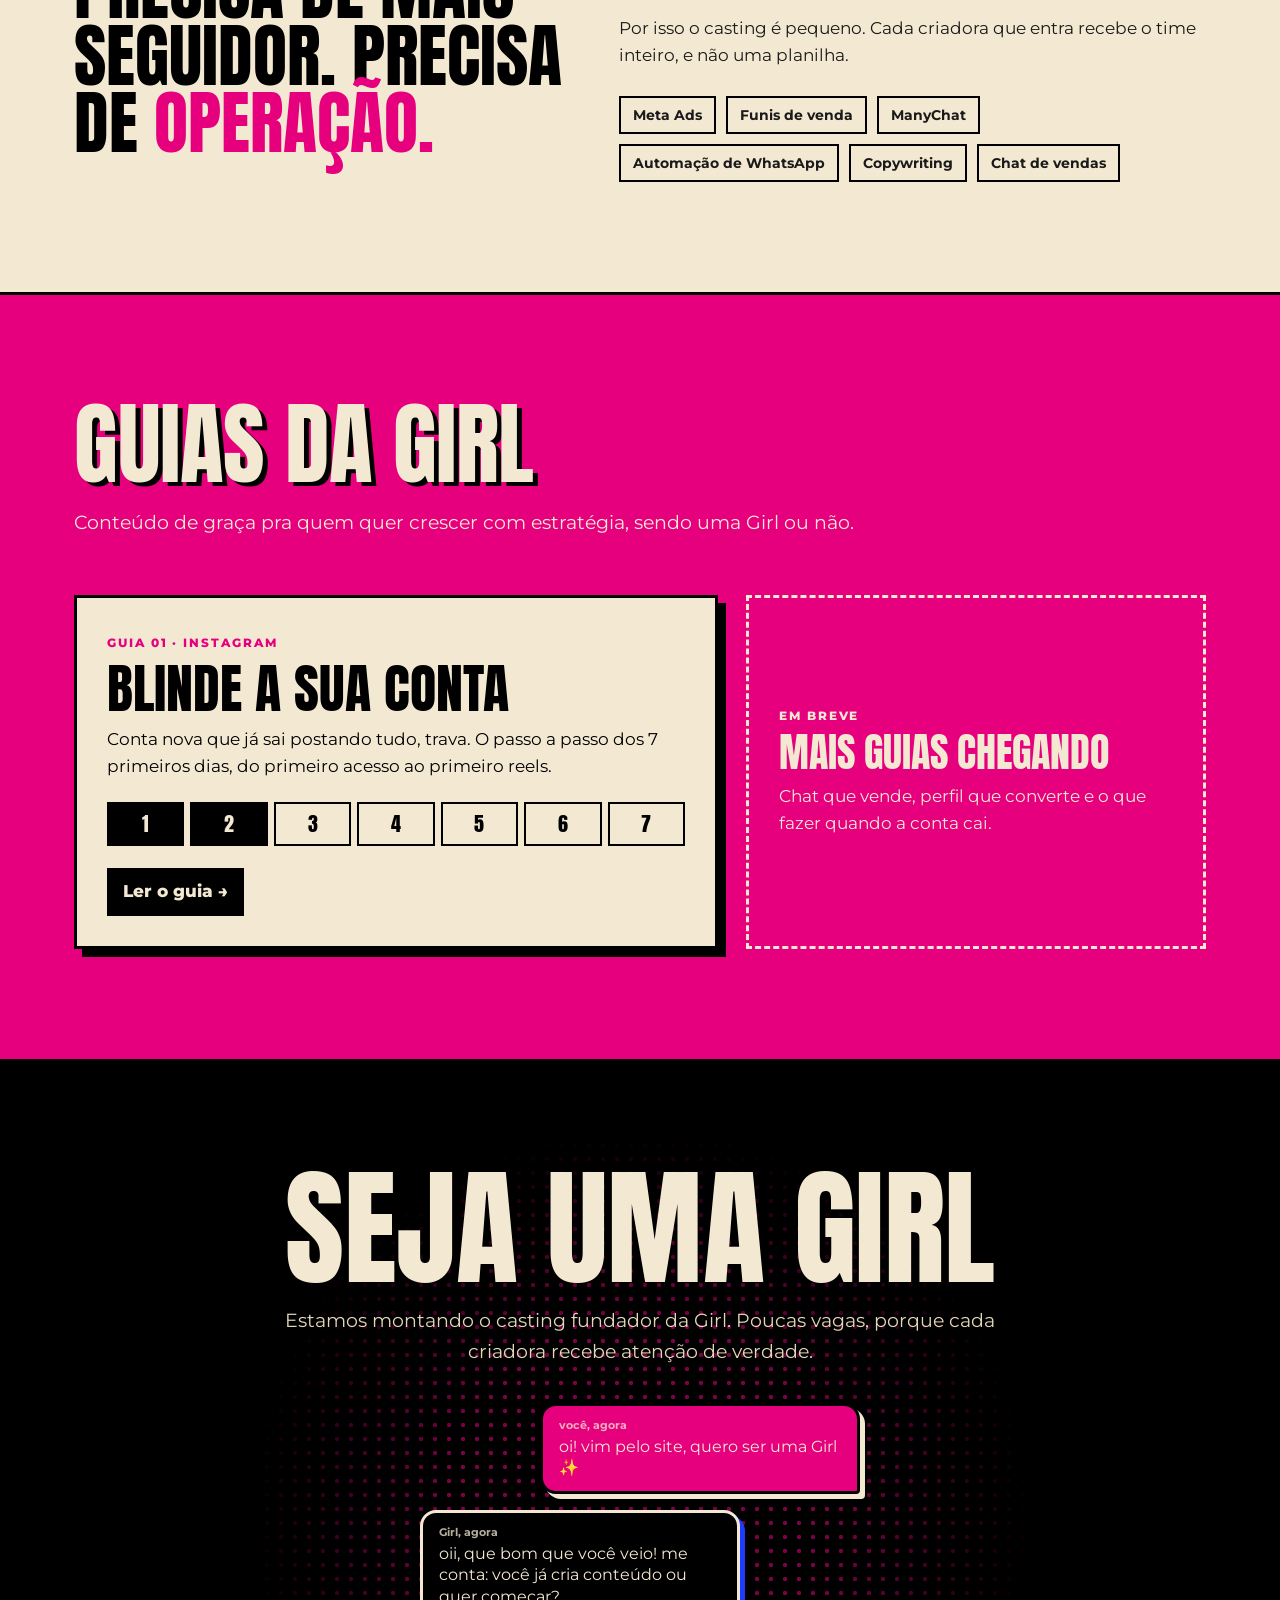
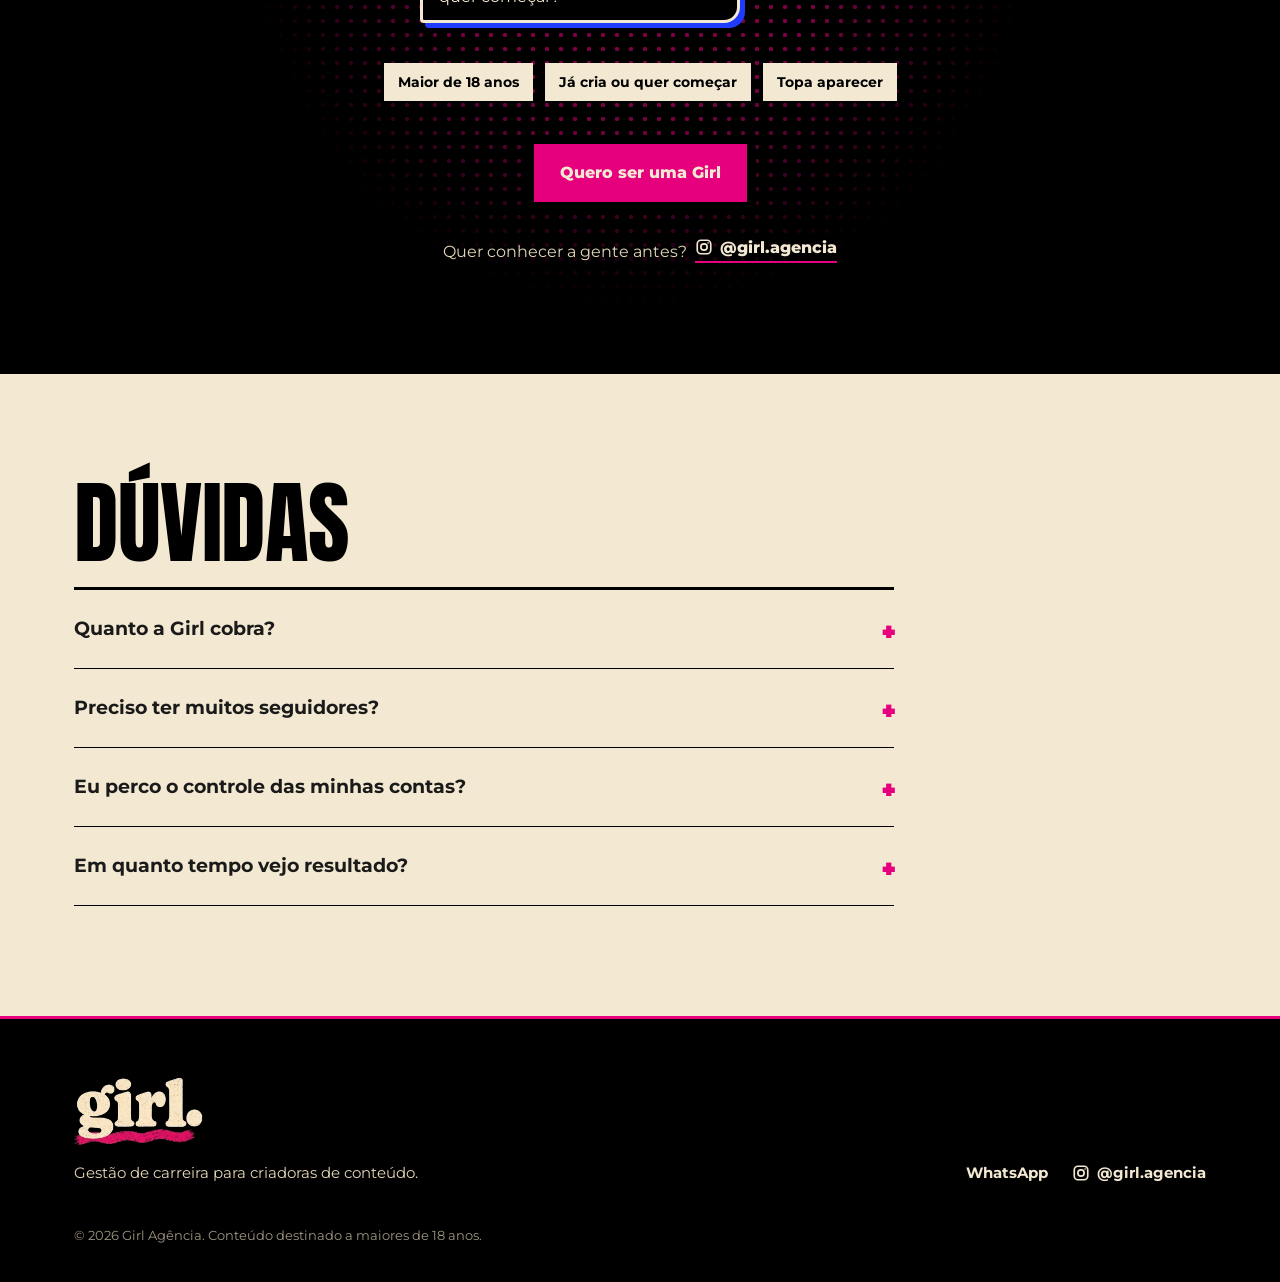
==== commit cd254473: "Usa o logo girl. em imagem (fundo transparente) no topo, rodapé e guias Co-Authored-By: Claude Opus " ====
--- a/index.html
+++ b/index.html
@@ -341,13 +341,21 @@
   .guia-card--breve{background:transparent;color:var(--creme);border:3px dashed var(--creme);box-shadow:none;display:flex;flex-direction:column;justify-content:center}
   .guia-card--breve:hover{transform:none;box-shadow:none}
   .guia-card--breve h3{font-size:clamp(28px,4vw,40px)}
+
+  /* logo em imagem */
+  .marca--img{display:flex;align-items:center}
+  .marca--img .logo{height:44px;width:auto;display:block}
+  .logo--preto{display:none !important}
+  .topo[data-tema="claro"] .logo--creme{display:none !important}
+  .topo[data-tema="claro"] .logo--preto{display:block !important}
+  .rodape__logo{height:72px;width:auto;display:block;margin-bottom:14px}
 </style>
 </head>
 <body>
 
 <header class="topo">
   <div class="container">
-    <a class="marca" href="#topo" aria-label="Girl Agência, início">GIRL<span>.</span></a>
+    <a class="marca marca--img" href="#topo" aria-label="Girl Agência, início"><img class="logo logo--creme" src="/img/girl-logo-creme.webp" alt="girl." width="480" height="264"><img class="logo logo--preto" src="/img/girl-logo-preto.webp" alt="" aria-hidden="true" width="480" height="264"></a>
     <nav aria-label="Principal">
       <a href="#prova">Quem somos</a>
       <a href="#servicos">O que fazemos</a>
@@ -644,7 +652,7 @@
   <div class="container">
     <div class="rodape__grade">
       <div>
-        <span class="marca">GIRL<span style="color:var(--rosa)">.</span></span>
+        <img class="rodape__logo" src="/img/girl-logo-creme.webp" alt="girl." width="480" height="264">
         <p>Gestão de carreira para criadoras de conteúdo.</p>
       </div>
       <div class="rodape__links">
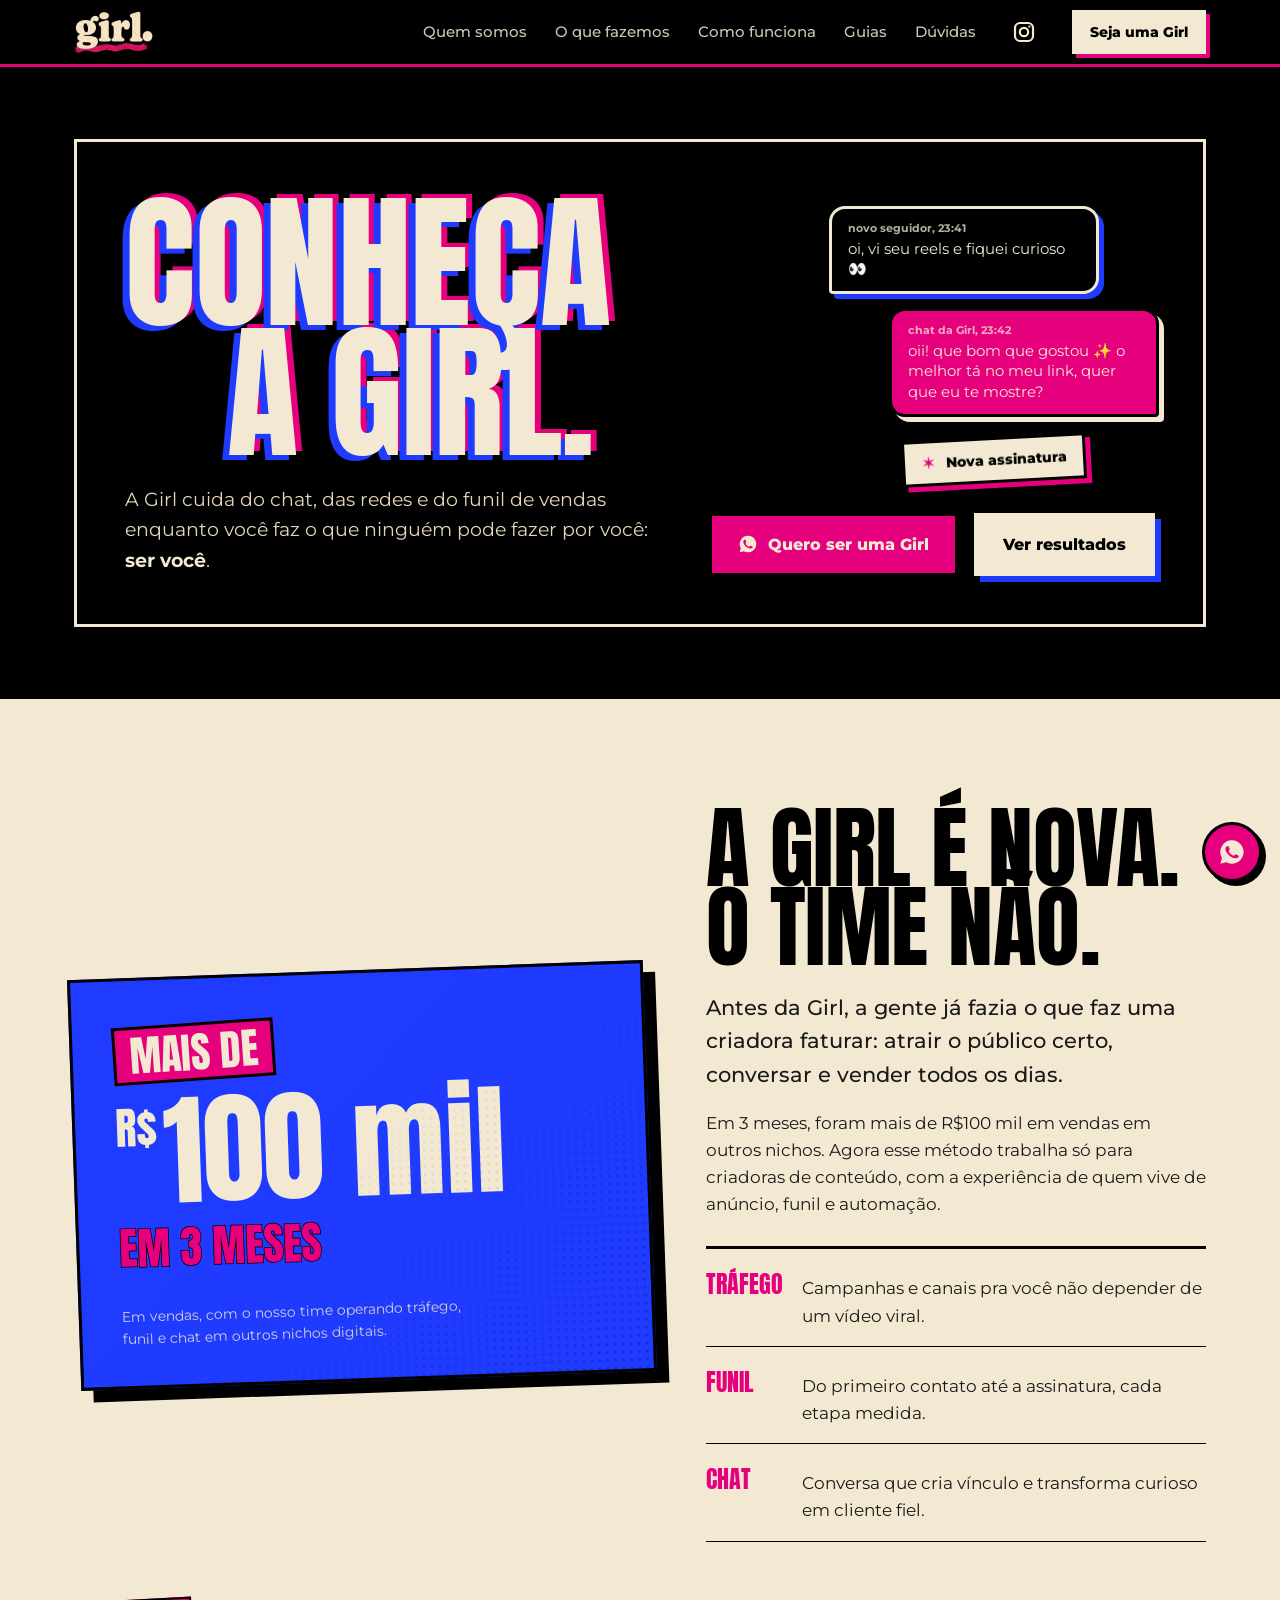
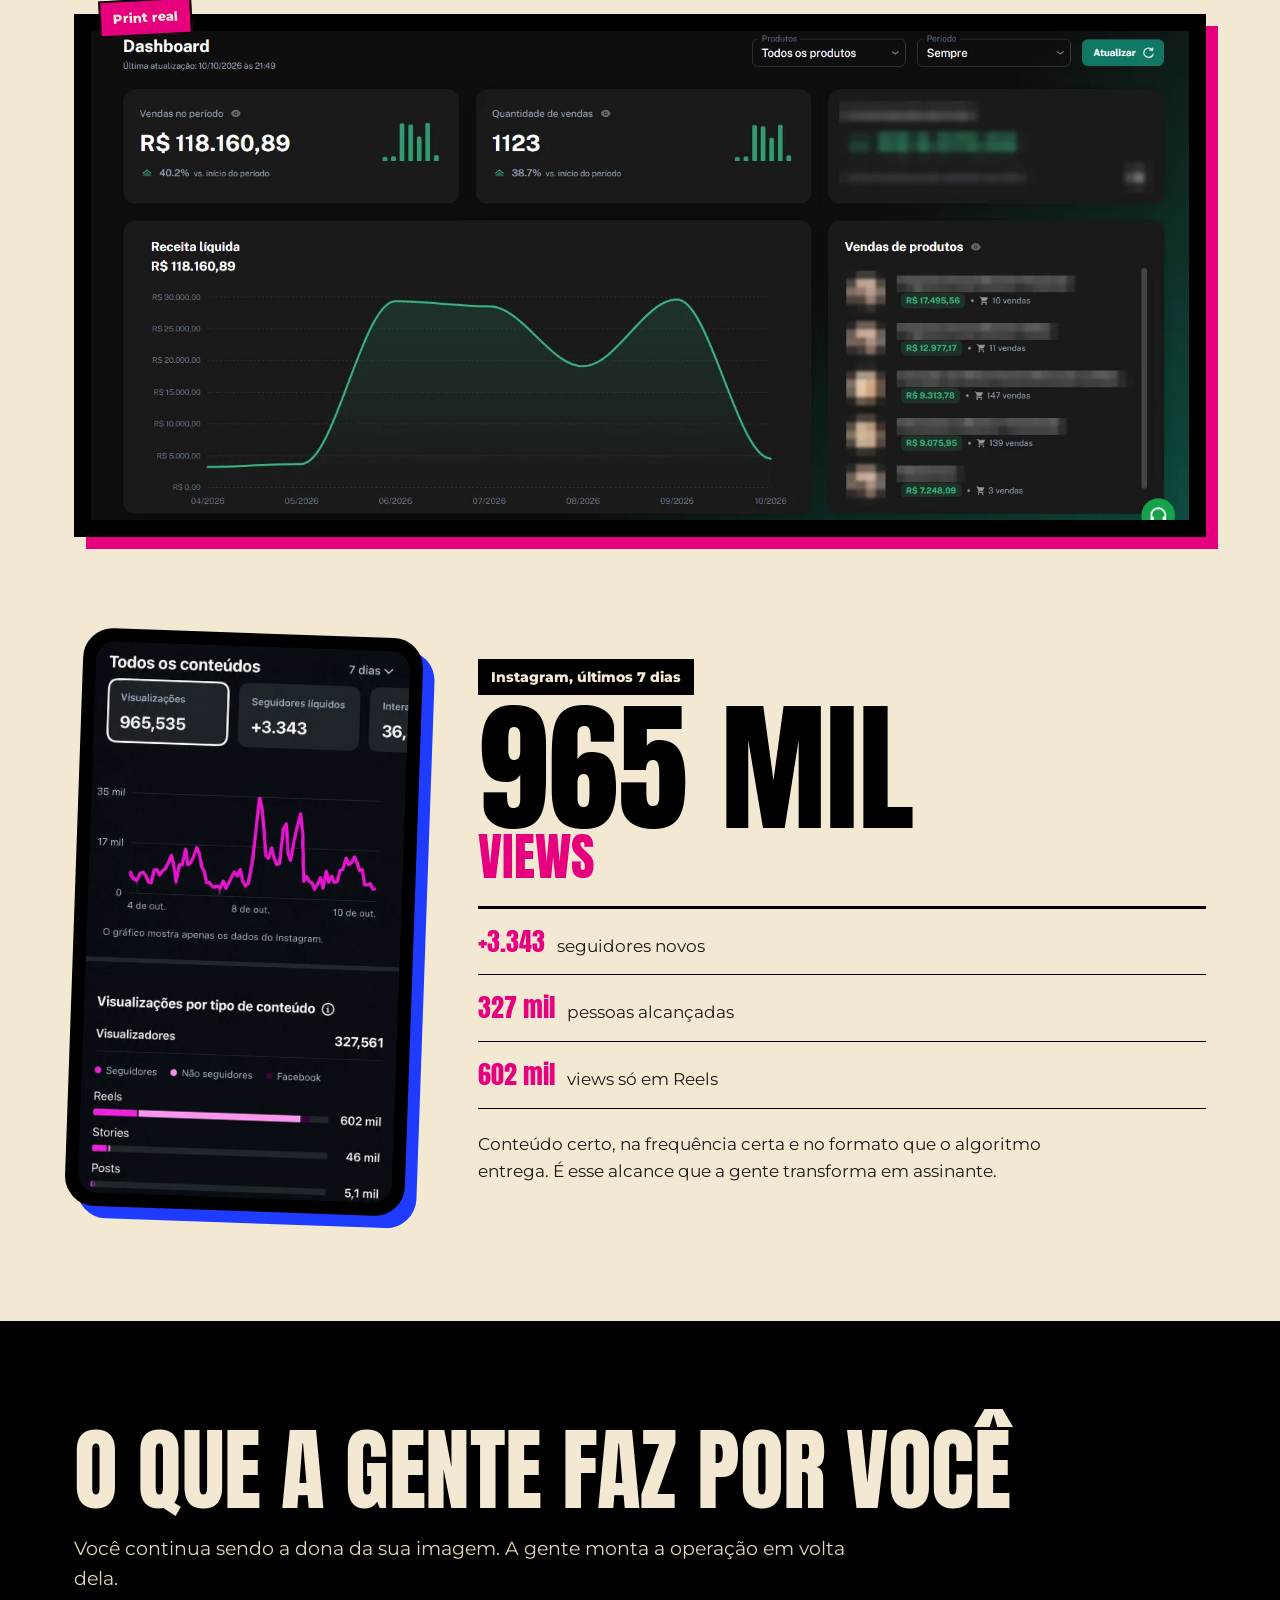
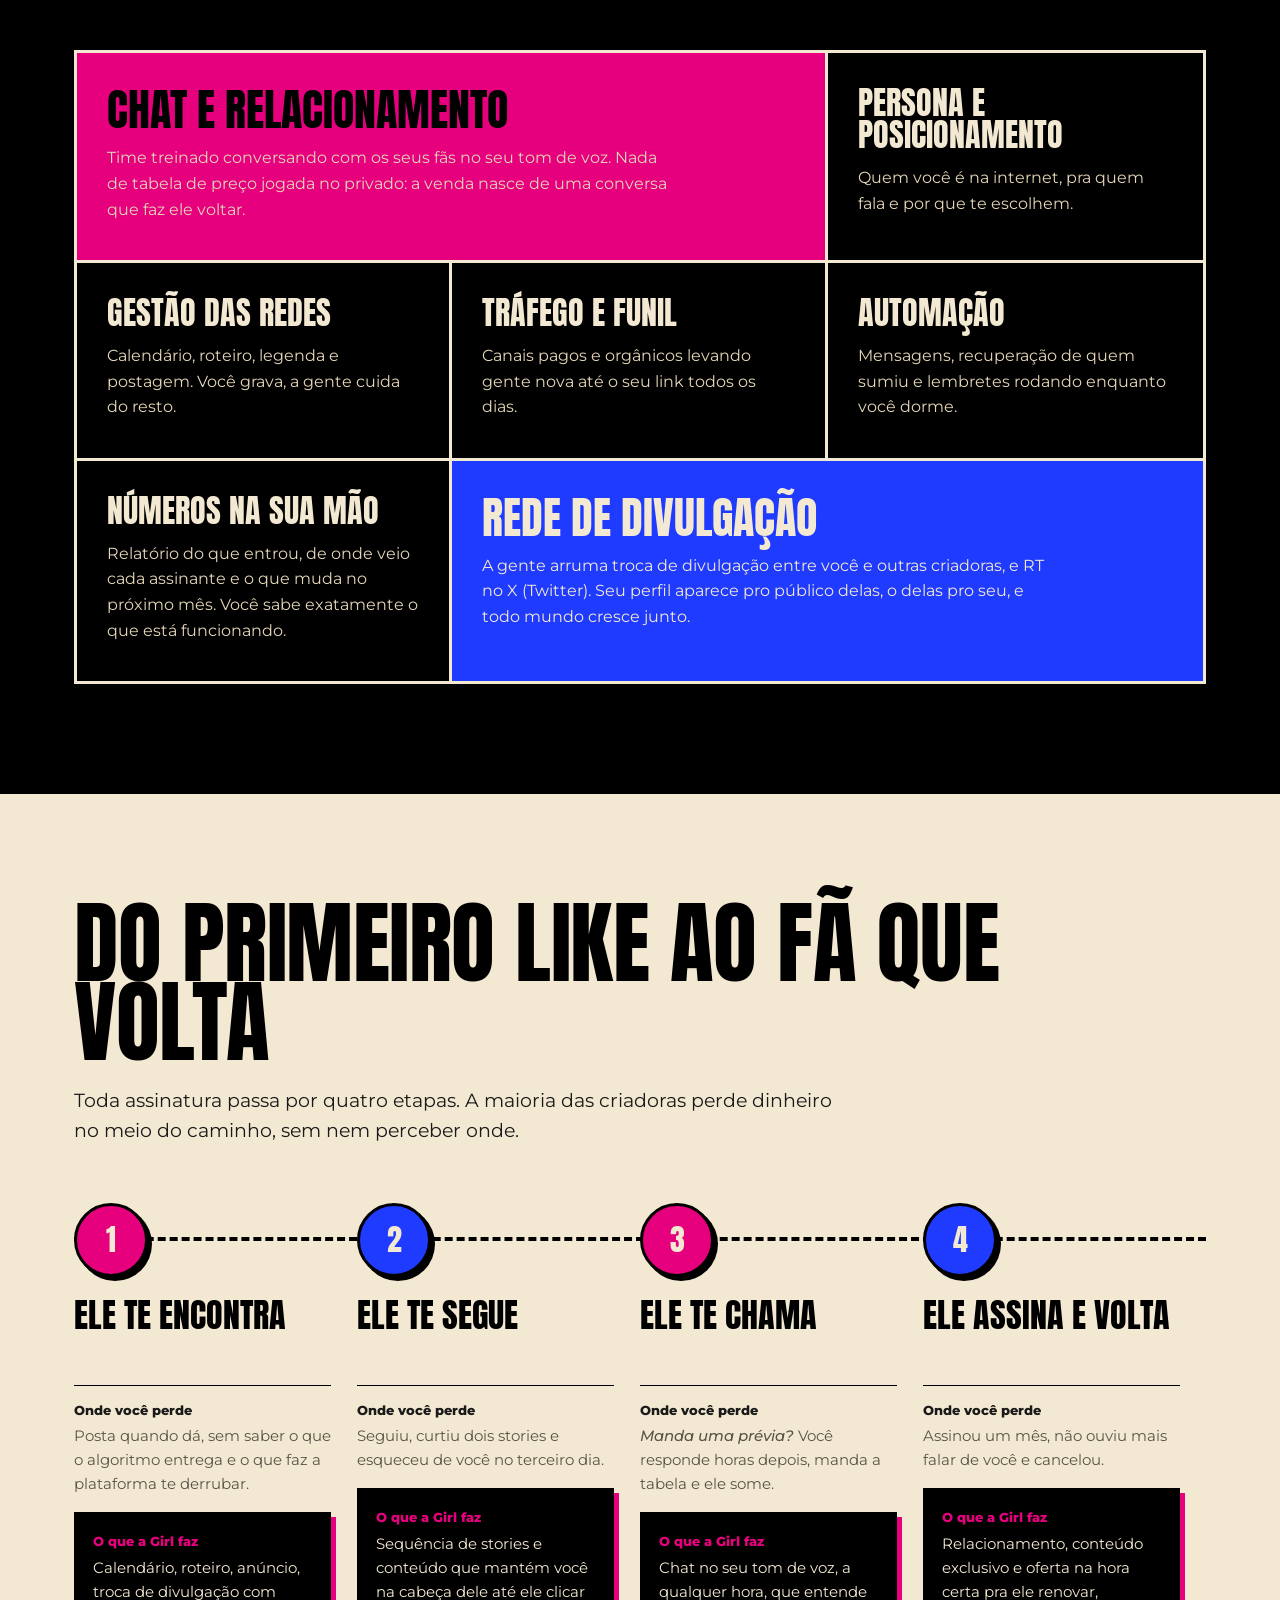
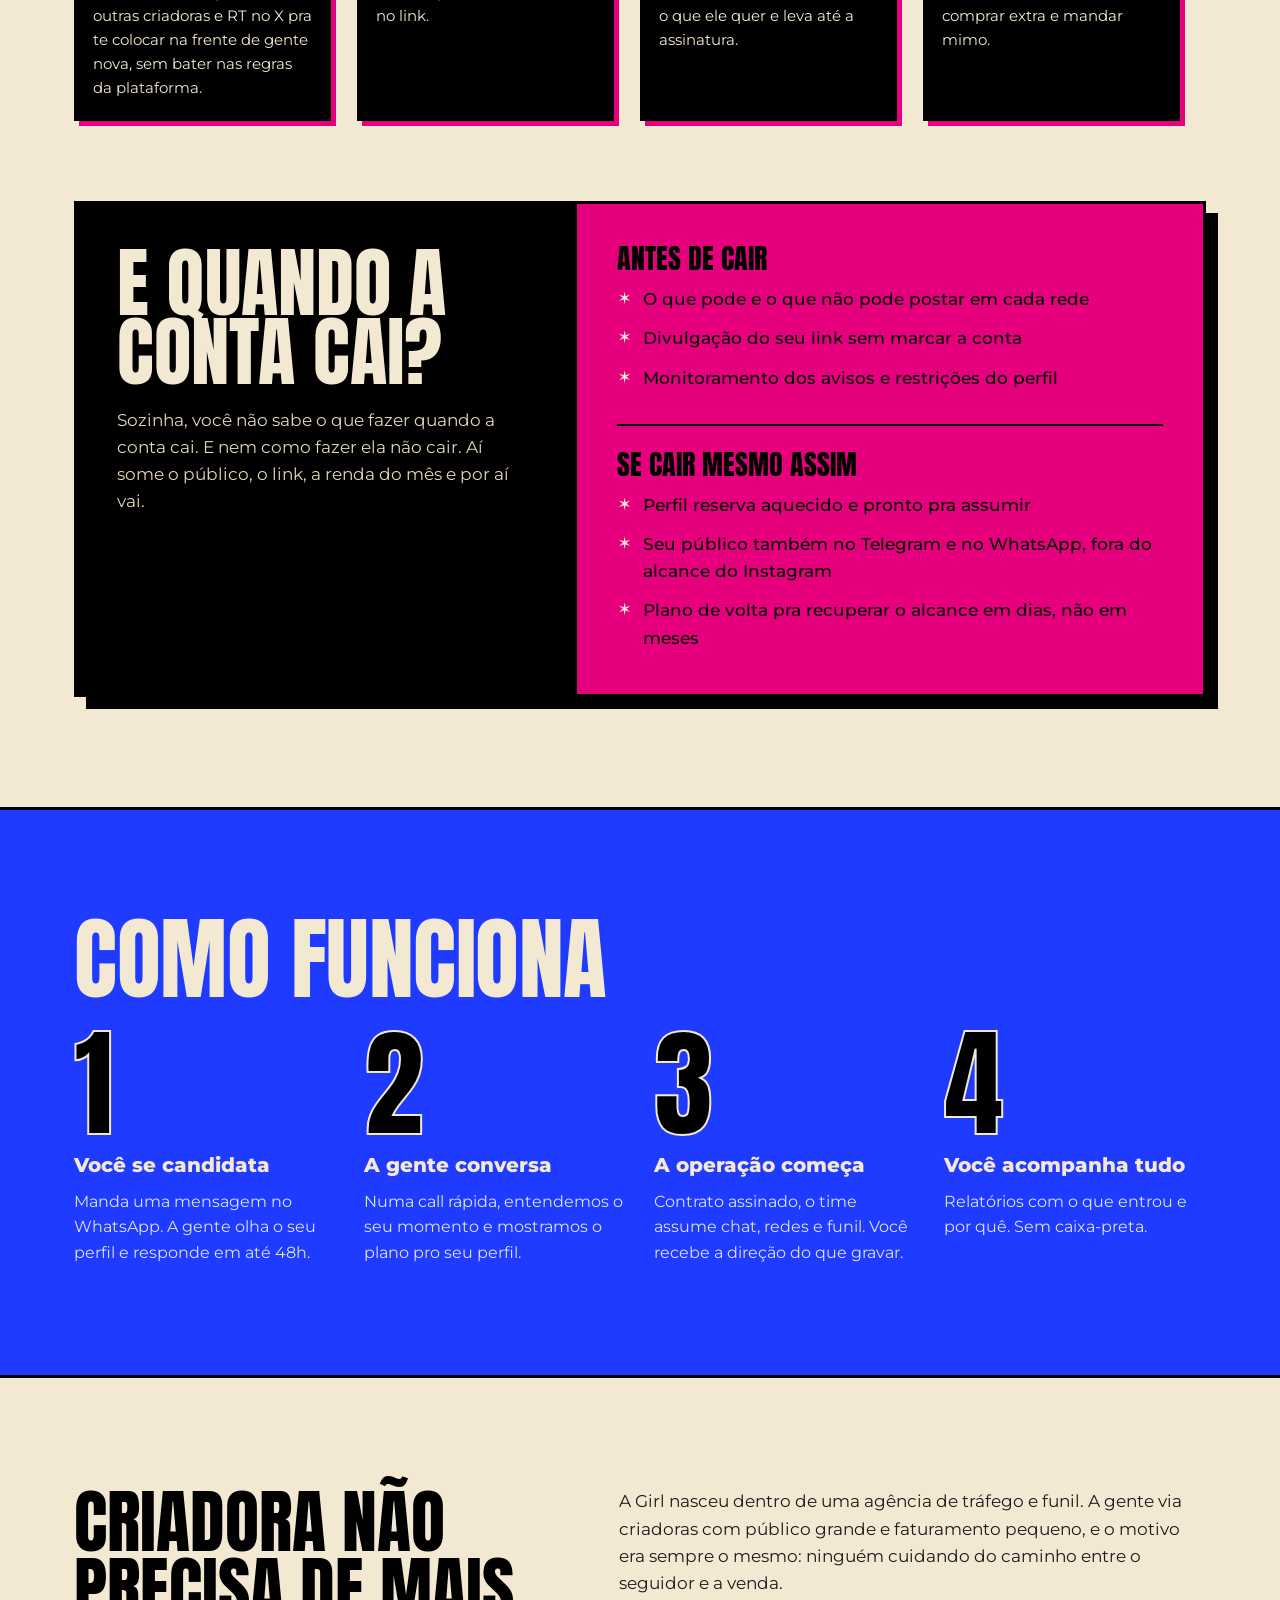
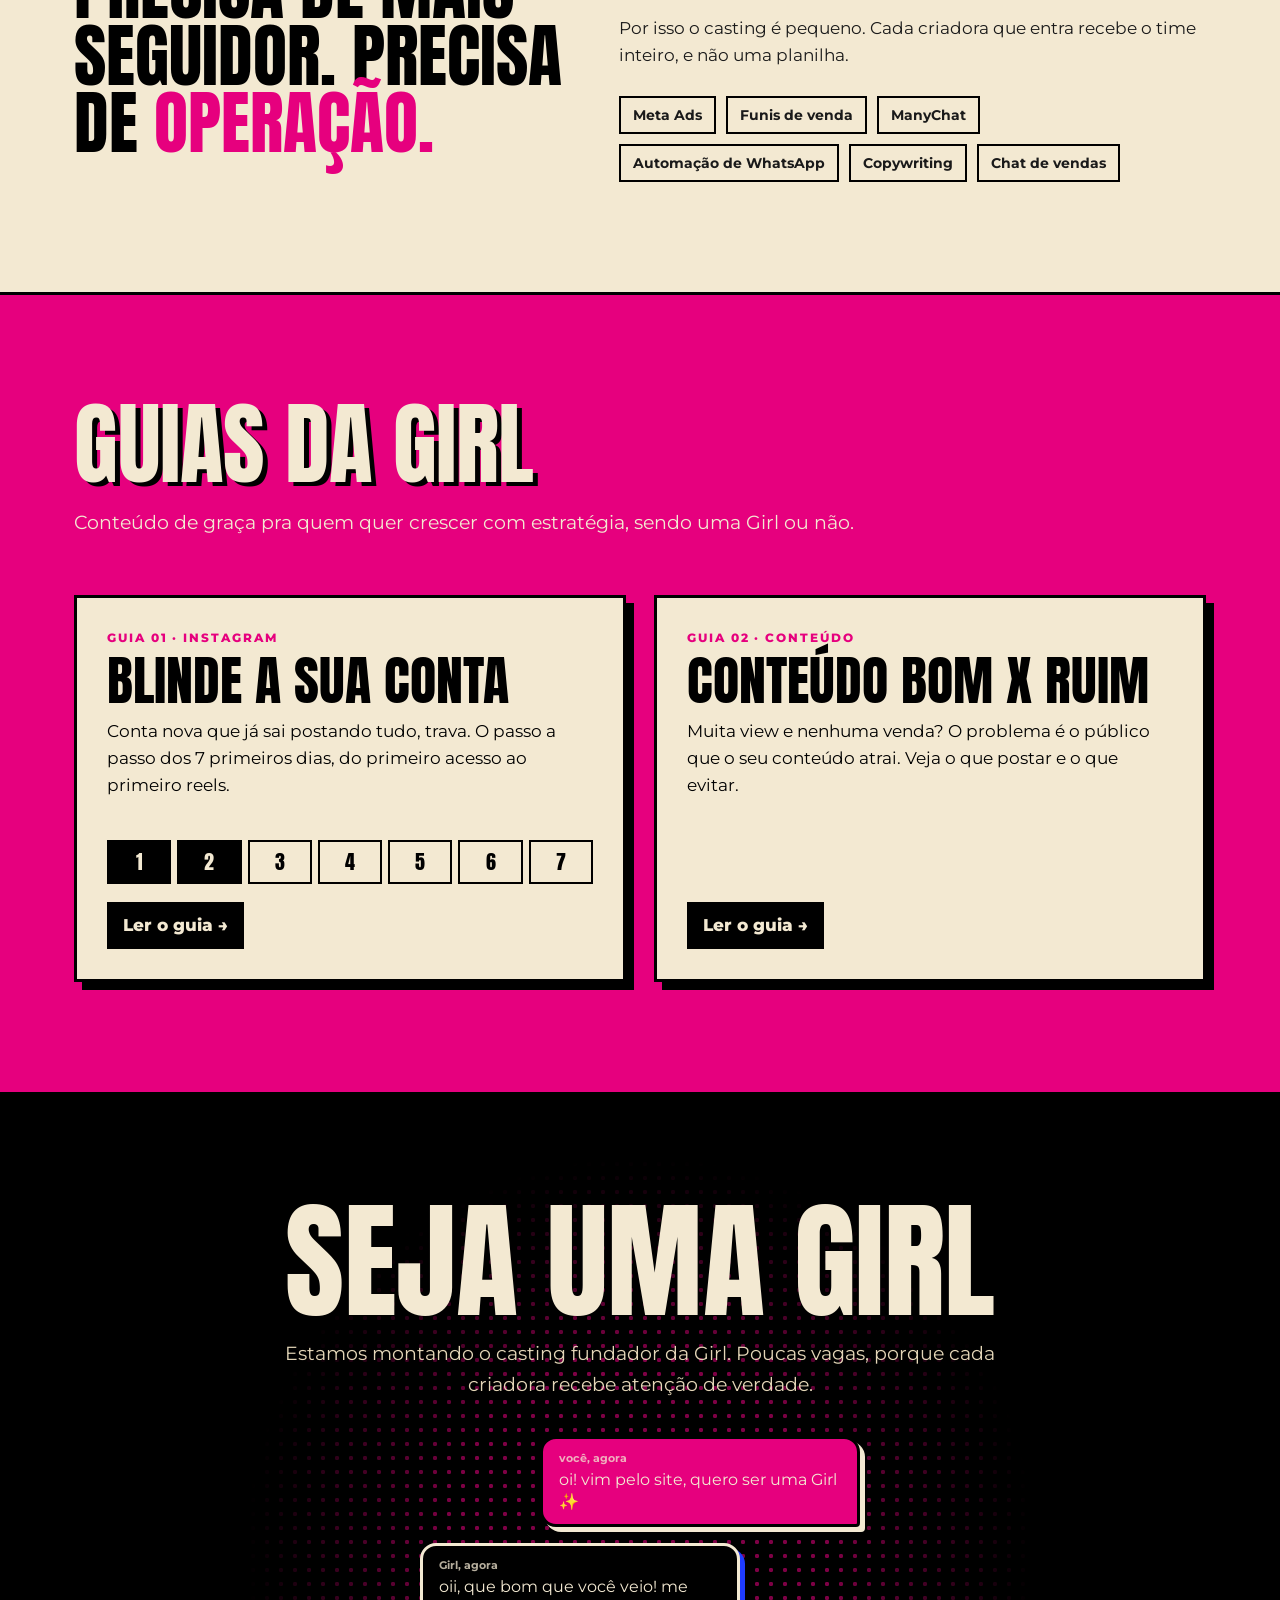
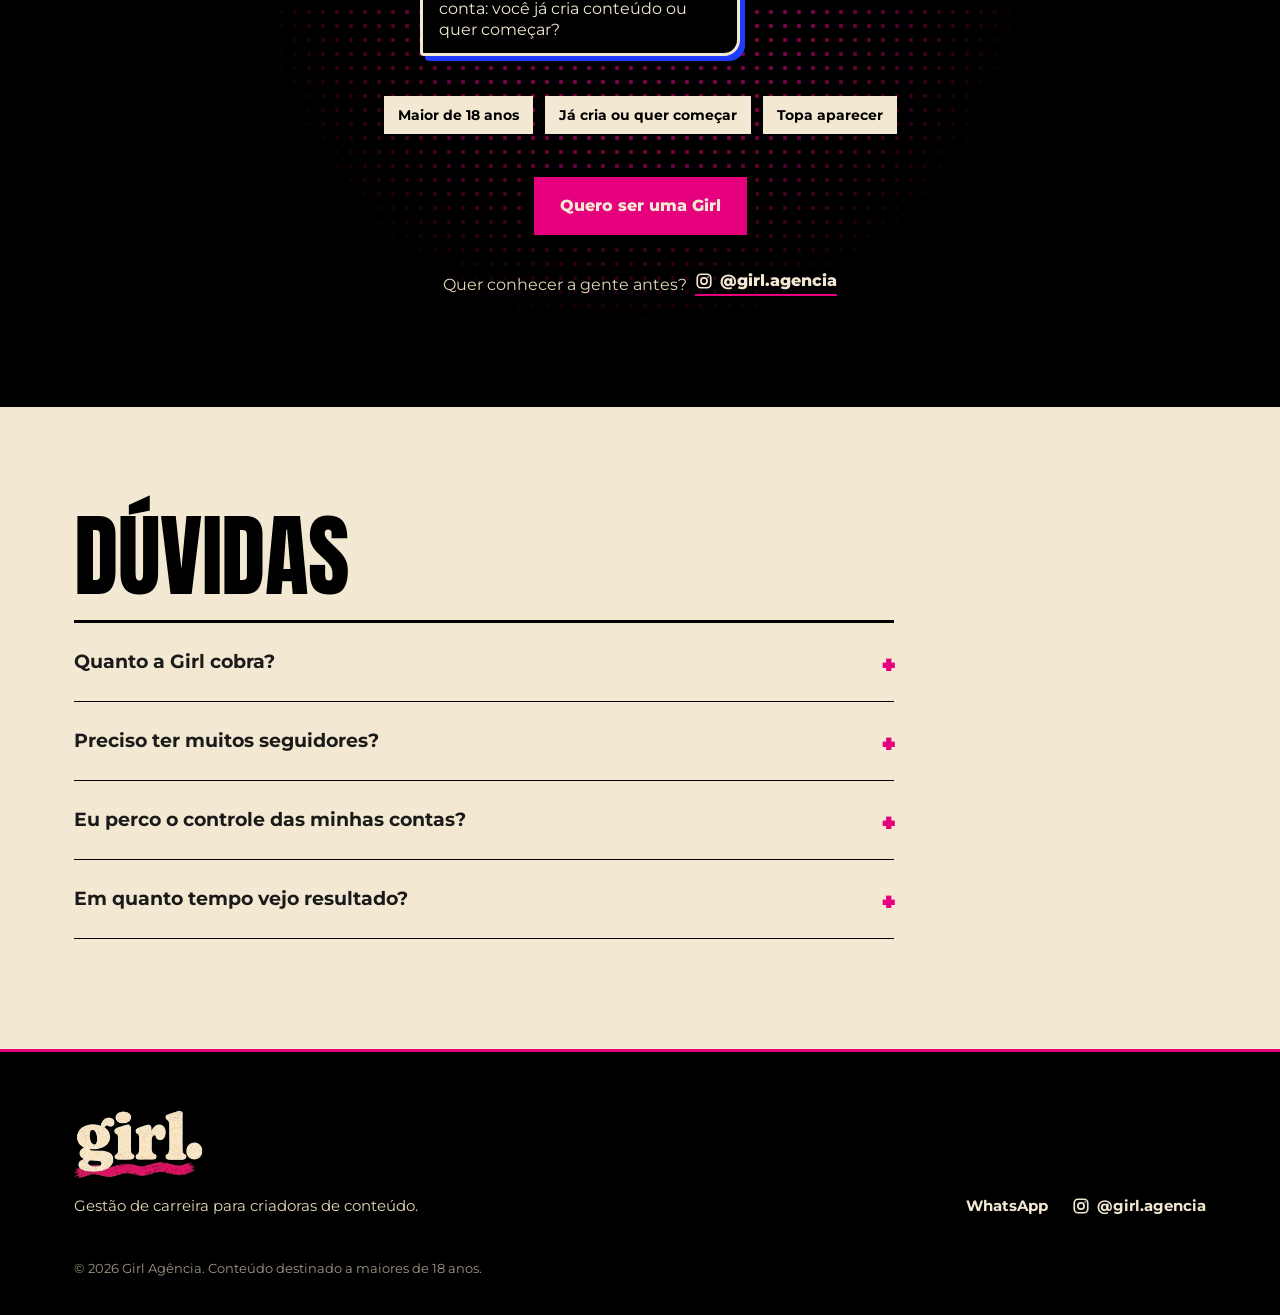
==== commit 34b9df77: "Cria o guia 02: conteúdo bom x ruim, e adiciona na home e no índice de guias Co-Authored-By: Claude " ====
--- a/index.html
+++ b/index.html
@@ -327,17 +327,18 @@
   .guias{background:var(--rosa);color:var(--creme);border-top:3px solid var(--preto);border-bottom:3px solid var(--preto)}
   .guias .secao-titulo{color:var(--creme);text-shadow:5px 4px 0 var(--preto)}
   .guias .secao-intro{color:var(--creme)}
-  .guias__grade{display:grid;grid-template-columns:minmax(0,1.4fr) minmax(0,1fr);gap:28px}
+  .guias__grade{display:grid;grid-template-columns:repeat(2,minmax(0,1fr));gap:28px}
   @media (max-width:820px){.guias__grade{grid-template-columns:minmax(0,1fr)}}
-  .guia-card{display:block;text-decoration:none;background:var(--creme);color:var(--preto);border:3px solid var(--preto);box-shadow:8px 8px 0 var(--preto);padding:30px;transition:transform .12s ease, box-shadow .12s ease}
+  .guia-card{display:flex;flex-direction:column;align-items:flex-start;text-decoration:none;background:var(--creme);color:var(--preto);border:3px solid var(--preto);box-shadow:8px 8px 0 var(--preto);padding:30px;transition:transform .12s ease, box-shadow .12s ease}
   .guia-card:hover{transform:translate(3px,3px);box-shadow:5px 5px 0 var(--preto)}
   .guia-card__tag{font-size:12px;font-weight:800;letter-spacing:.16em;text-transform:uppercase;color:var(--rosa)}
   .guia-card h3{font-family:var(--display);font-weight:400;text-transform:uppercase;font-size:clamp(34px,5vw,54px);line-height:.95;margin:8px 0 12px}
-  .guia-card p{font-size:17px}
+  .guia-card p{font-size:17px;margin-bottom:18px}
   .guia-card__dias{display:grid;grid-template-columns:repeat(7,minmax(0,1fr));gap:6px;margin:22px 0 4px}
   .guia-card__dias span{border:2.5px solid var(--preto);font-family:var(--display);font-size:20px;text-align:center;padding:4px 0}
   .guia-card__dias span:nth-child(-n+2){background:var(--preto);color:var(--creme)}
-  .guia-card__ir{display:inline-block;margin-top:18px;font-weight:800;background:var(--preto);color:var(--creme);padding:10px 16px}
+  .guia-card__dias{align-self:stretch;margin-bottom:18px !important}
+  .guia-card__ir{display:inline-block;margin-top:auto;padding-top:0;font-weight:800;background:var(--preto);color:var(--creme);padding:10px 16px}
   .guia-card--breve{background:transparent;color:var(--creme);border:3px dashed var(--creme);box-shadow:none;display:flex;flex-direction:column;justify-content:center}
   .guia-card--breve:hover{transform:none;box-shadow:none}
   .guia-card--breve h3{font-size:clamp(28px,4vw,40px)}
@@ -595,11 +596,12 @@
           <div class="guia-card__dias" aria-hidden="true"><span>1</span><span>2</span><span>3</span><span>4</span><span>5</span><span>6</span><span>7</span></div>
           <span class="guia-card__ir">Ler o guia →</span>
         </a>
-        <div class="guia-card guia-card--breve">
-          <span class="guia-card__tag" style="color:var(--creme)">Em breve</span>
-          <h3>Mais guias chegando</h3>
-          <p>Chat que vende, perfil que converte e o que fazer quando a conta cai.</p>
-        </div>
+        <a class="guia-card" href="/guia/conteudo/">
+          <span class="guia-card__tag">Guia 02 · Conteúdo</span>
+          <h3>Conteúdo bom x ruim</h3>
+          <p>Muita view e nenhuma venda? O problema é o público que o seu conteúdo atrai. Veja o que postar e o que evitar.</p>
+          <span class="guia-card__ir">Ler o guia →</span>
+        </a>
       </div>
     </div>
   </section>
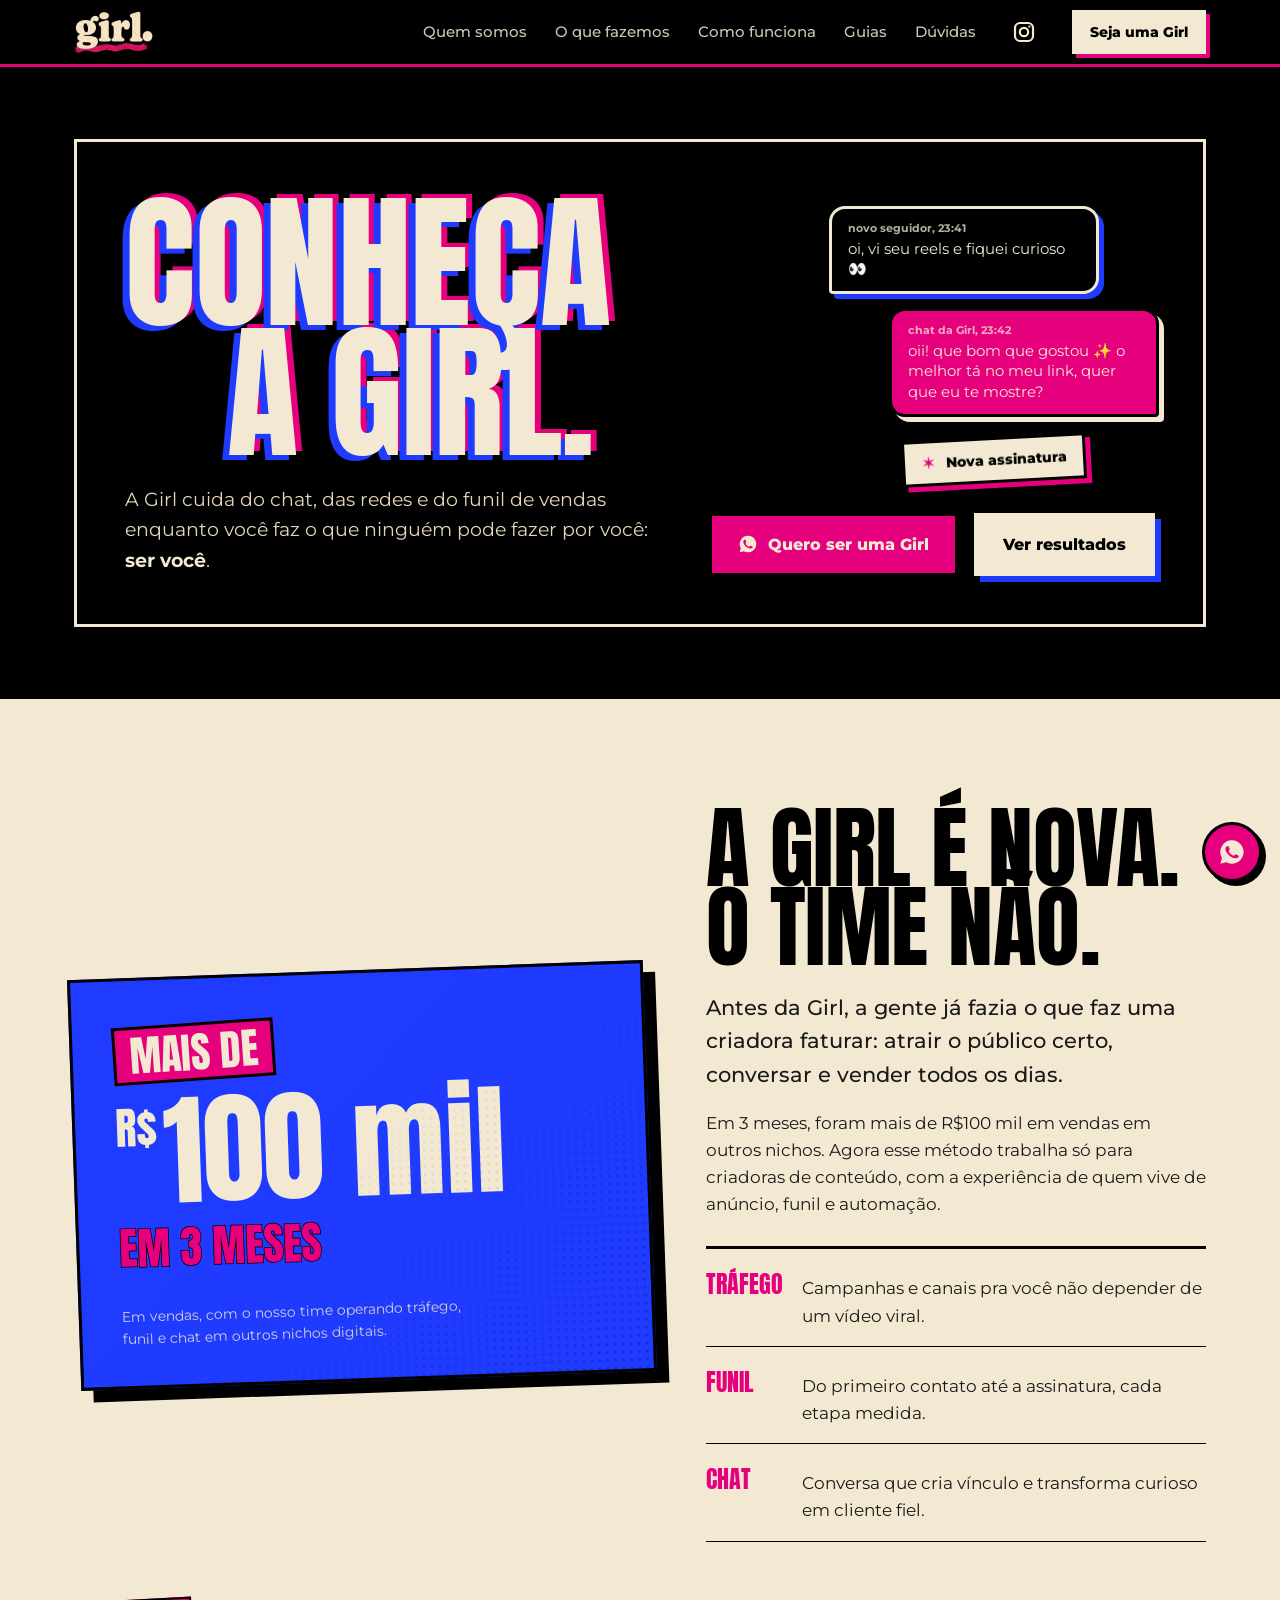
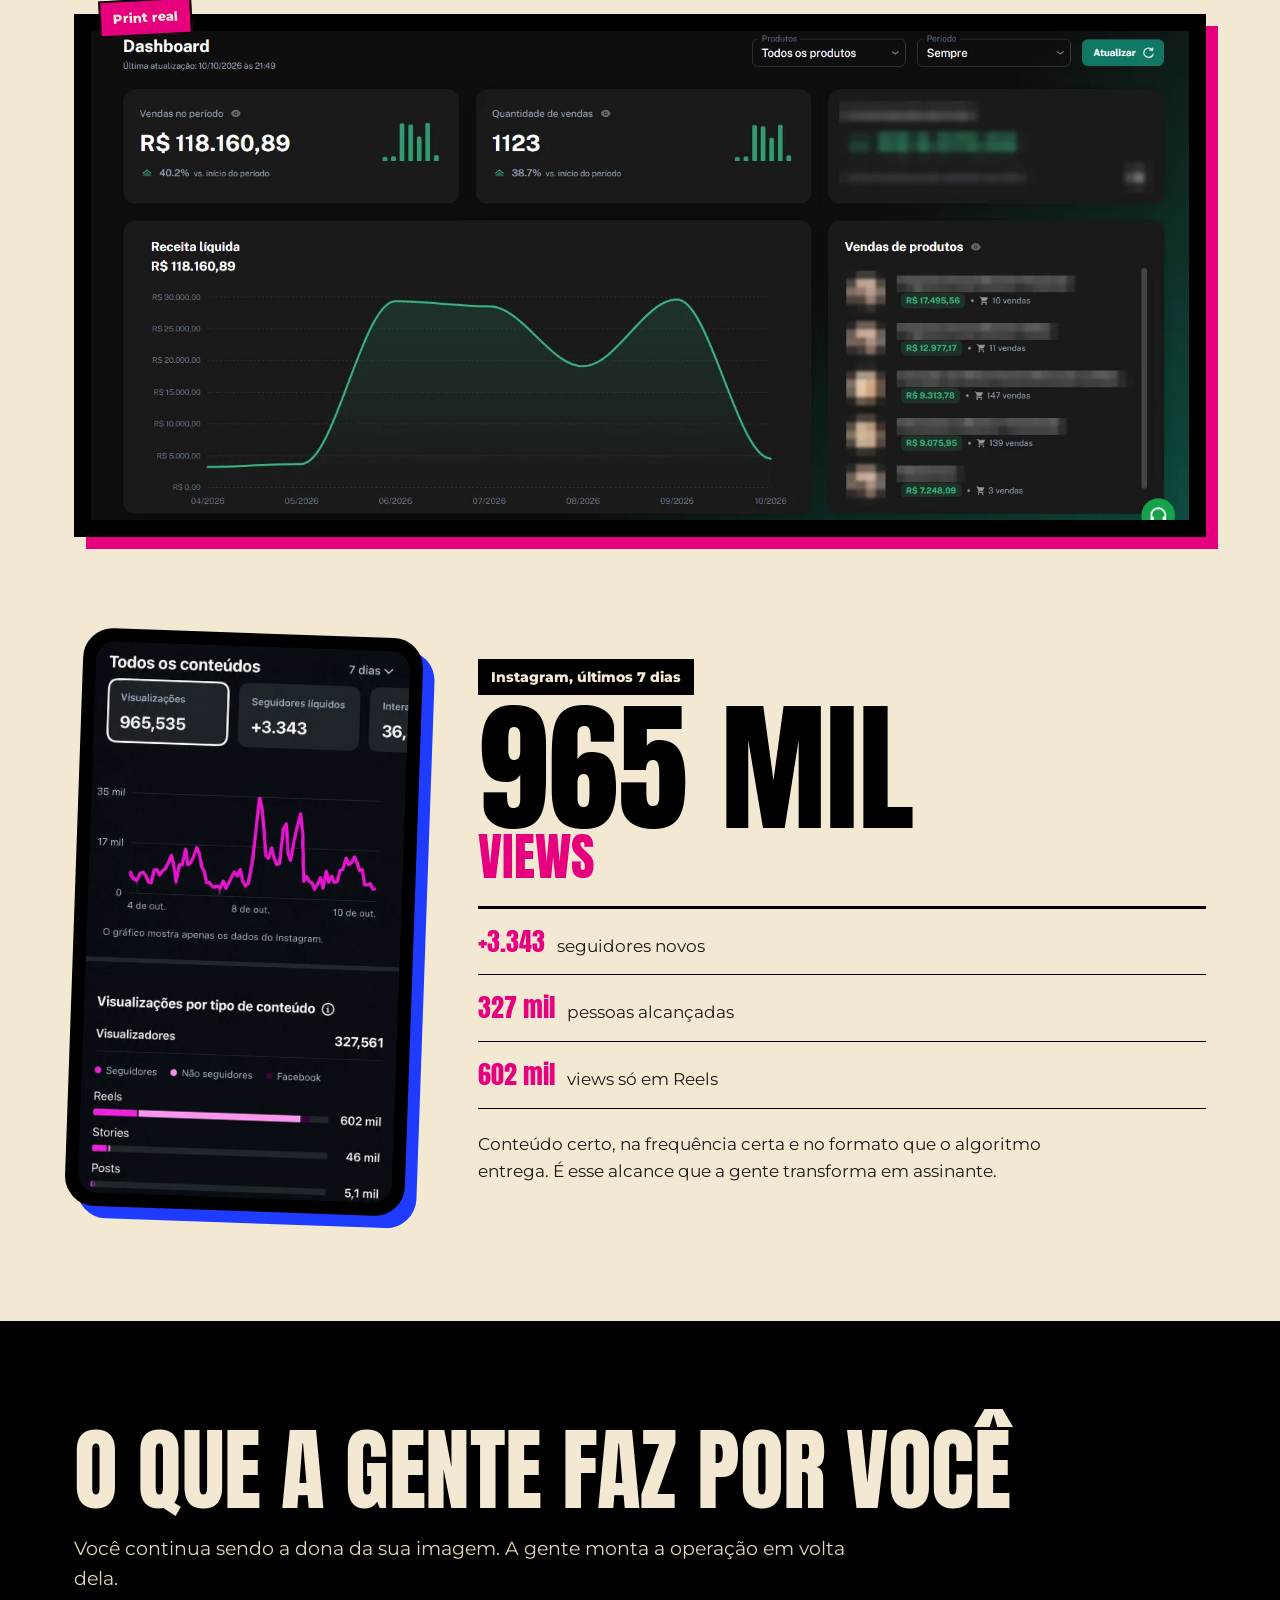
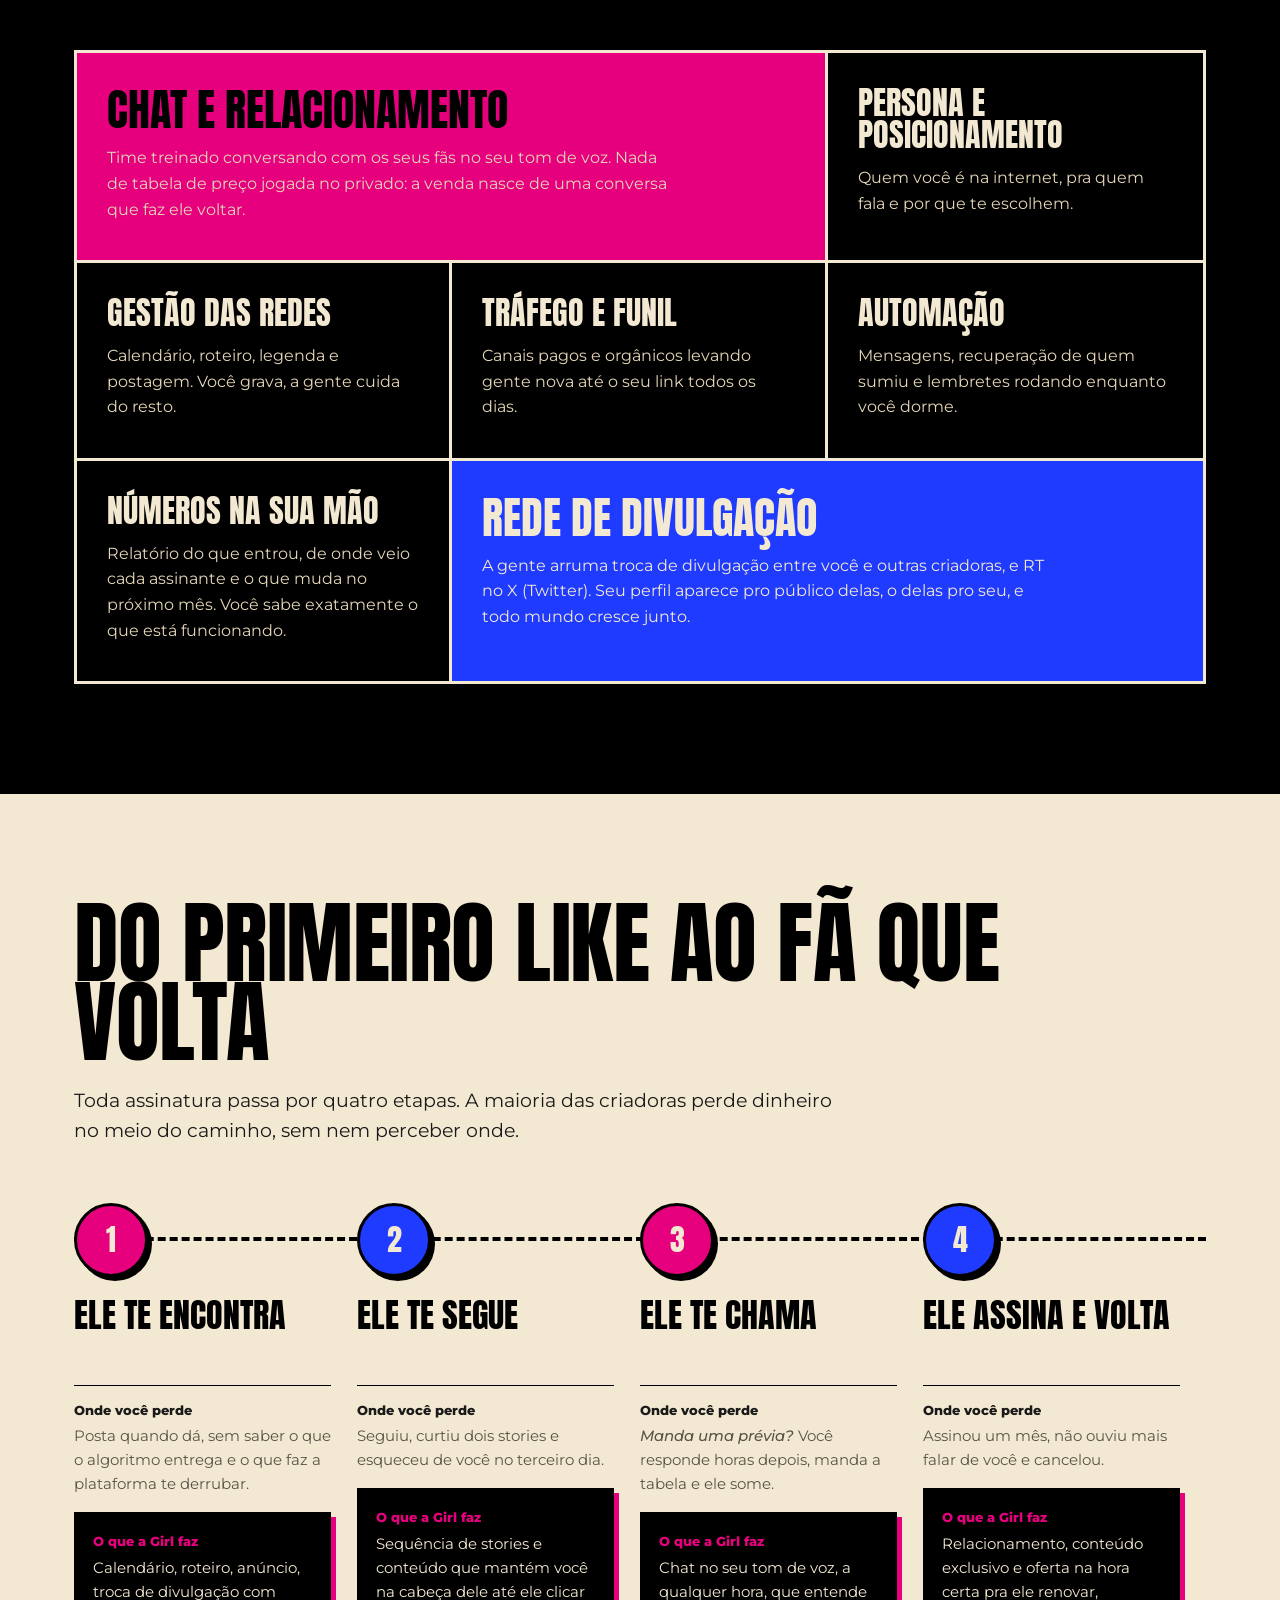
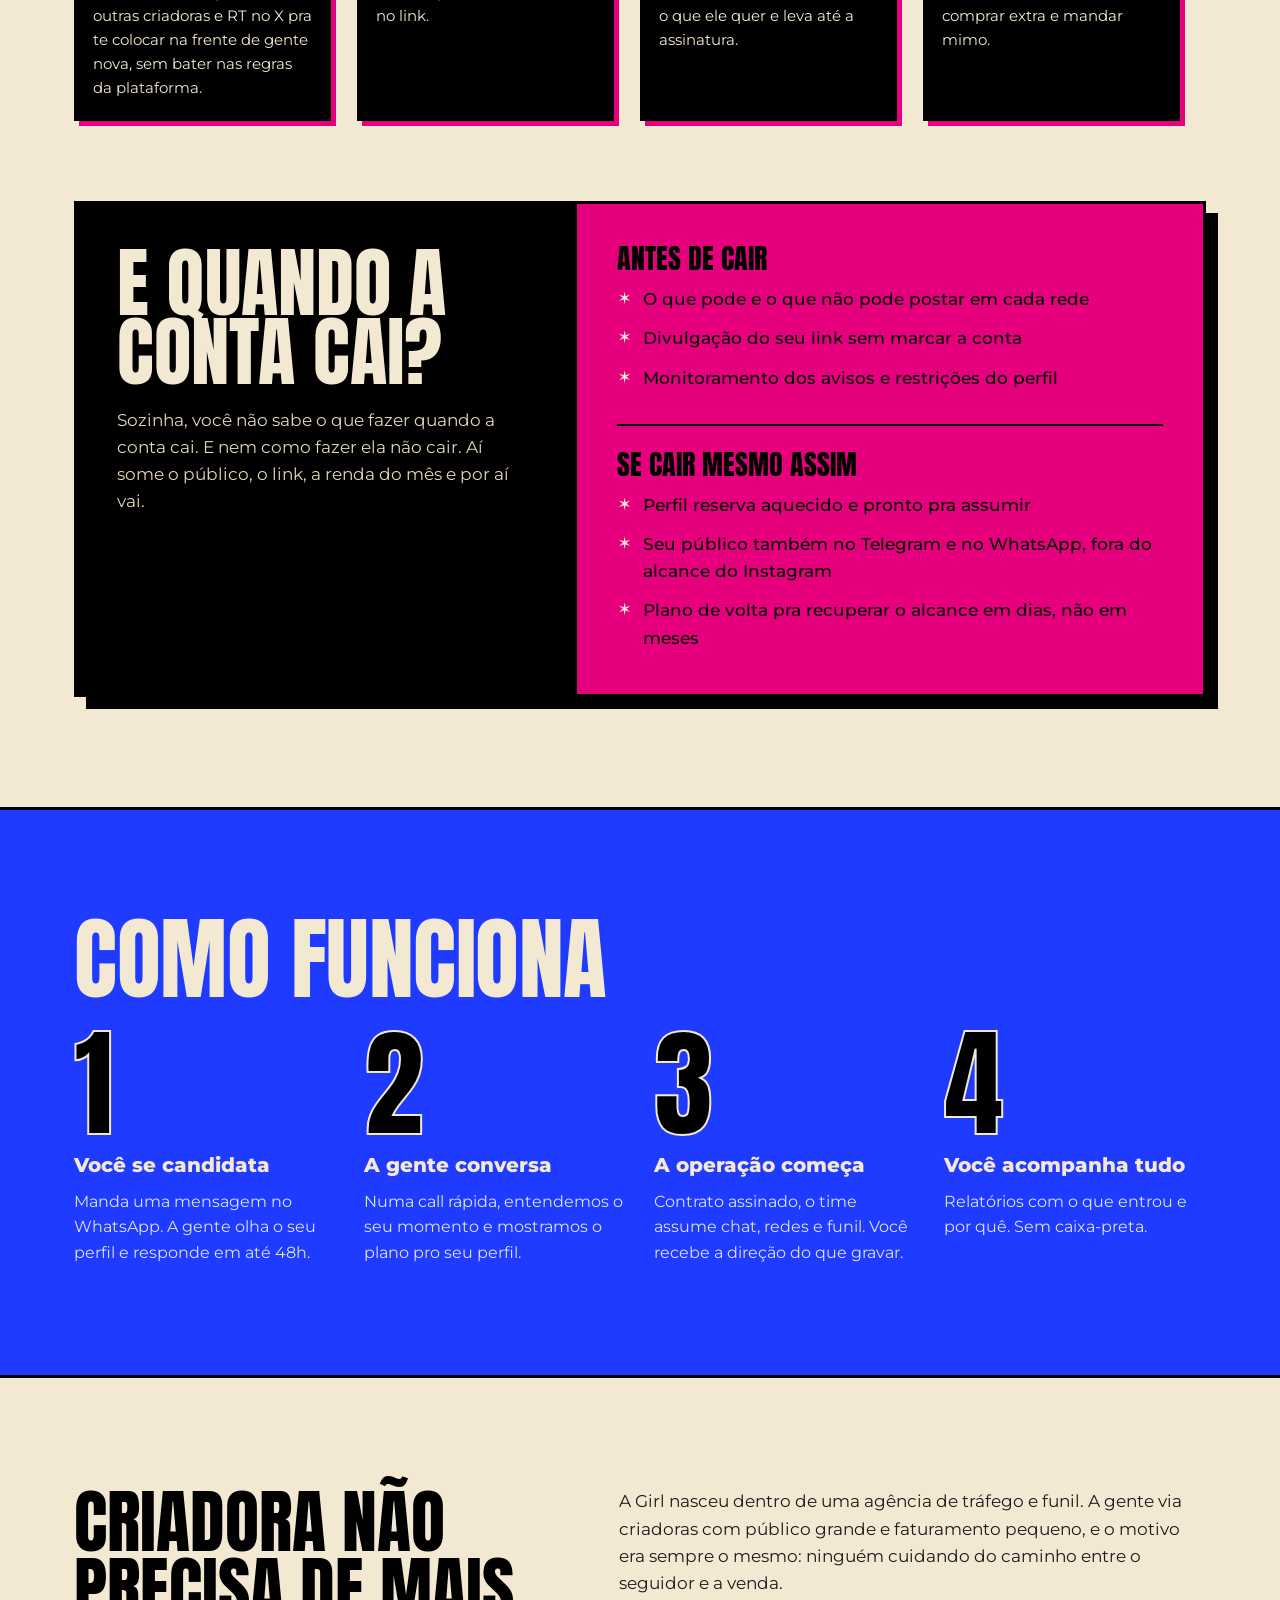
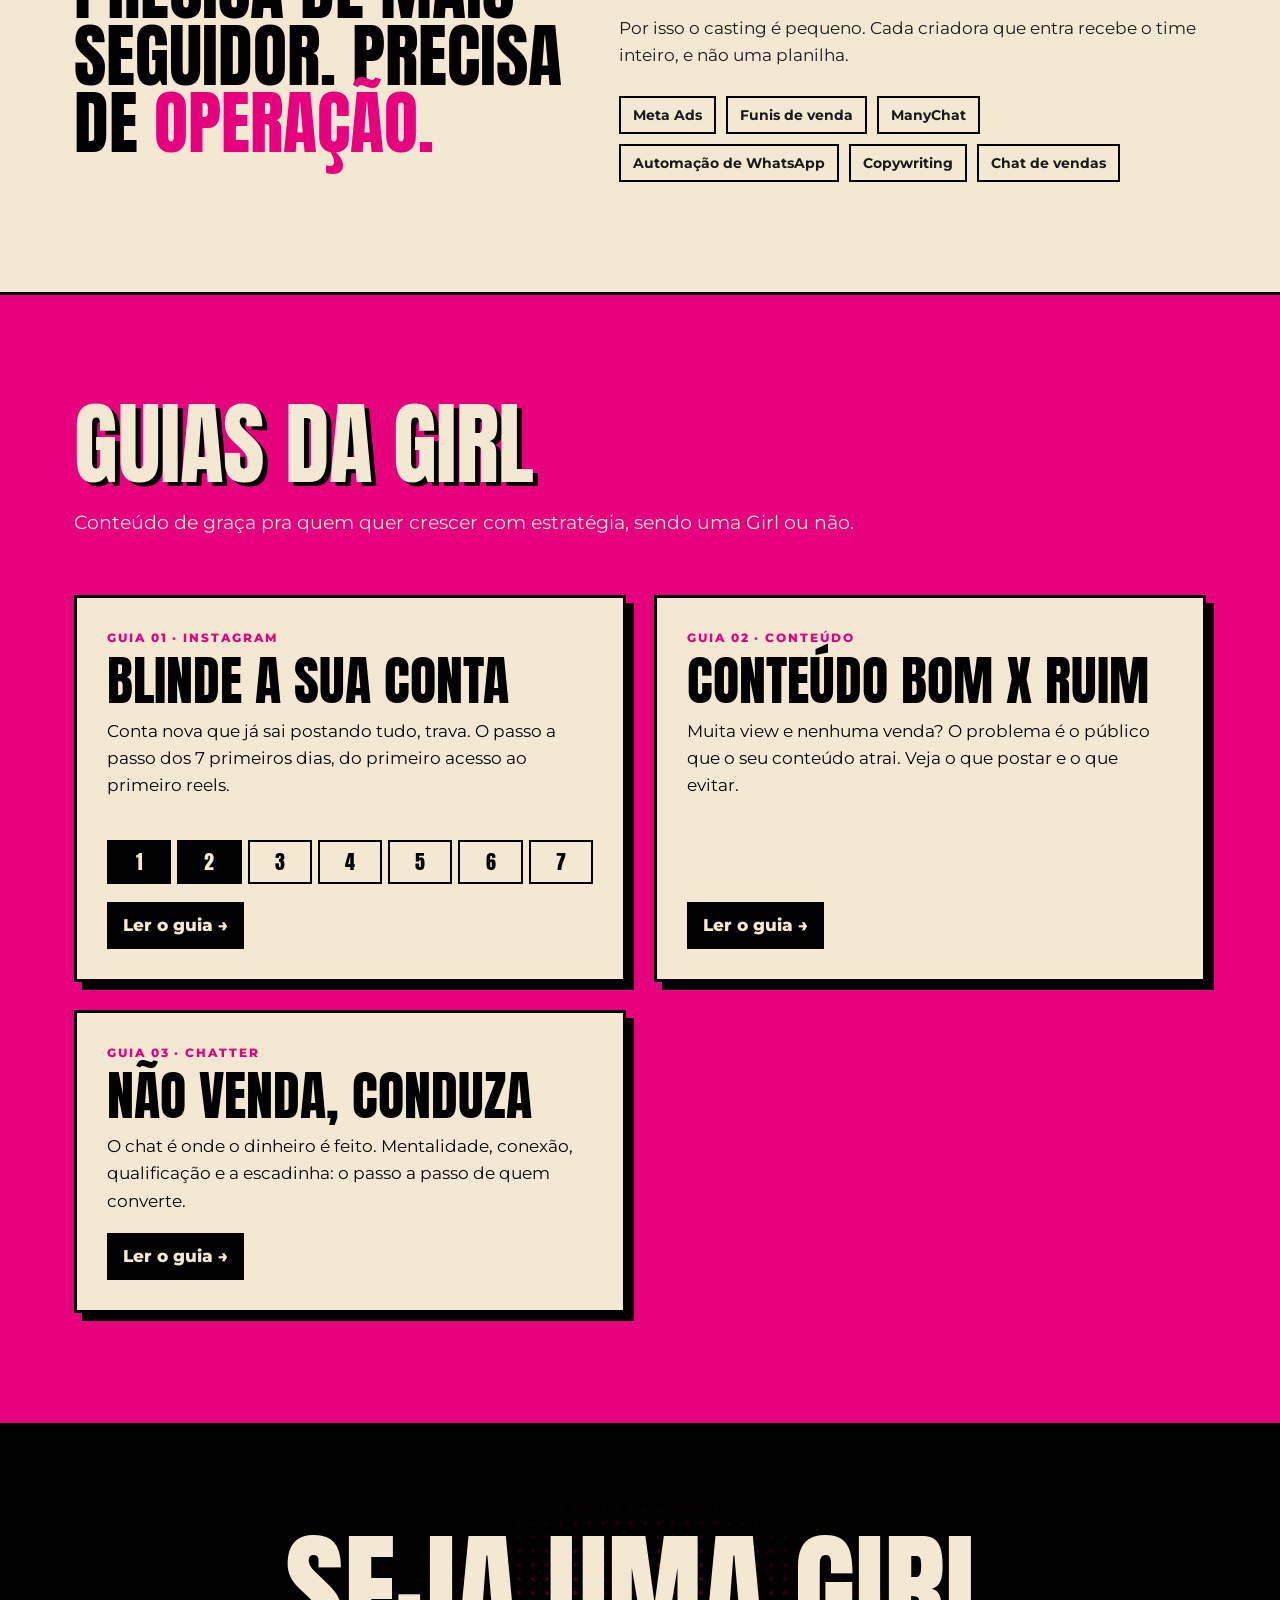
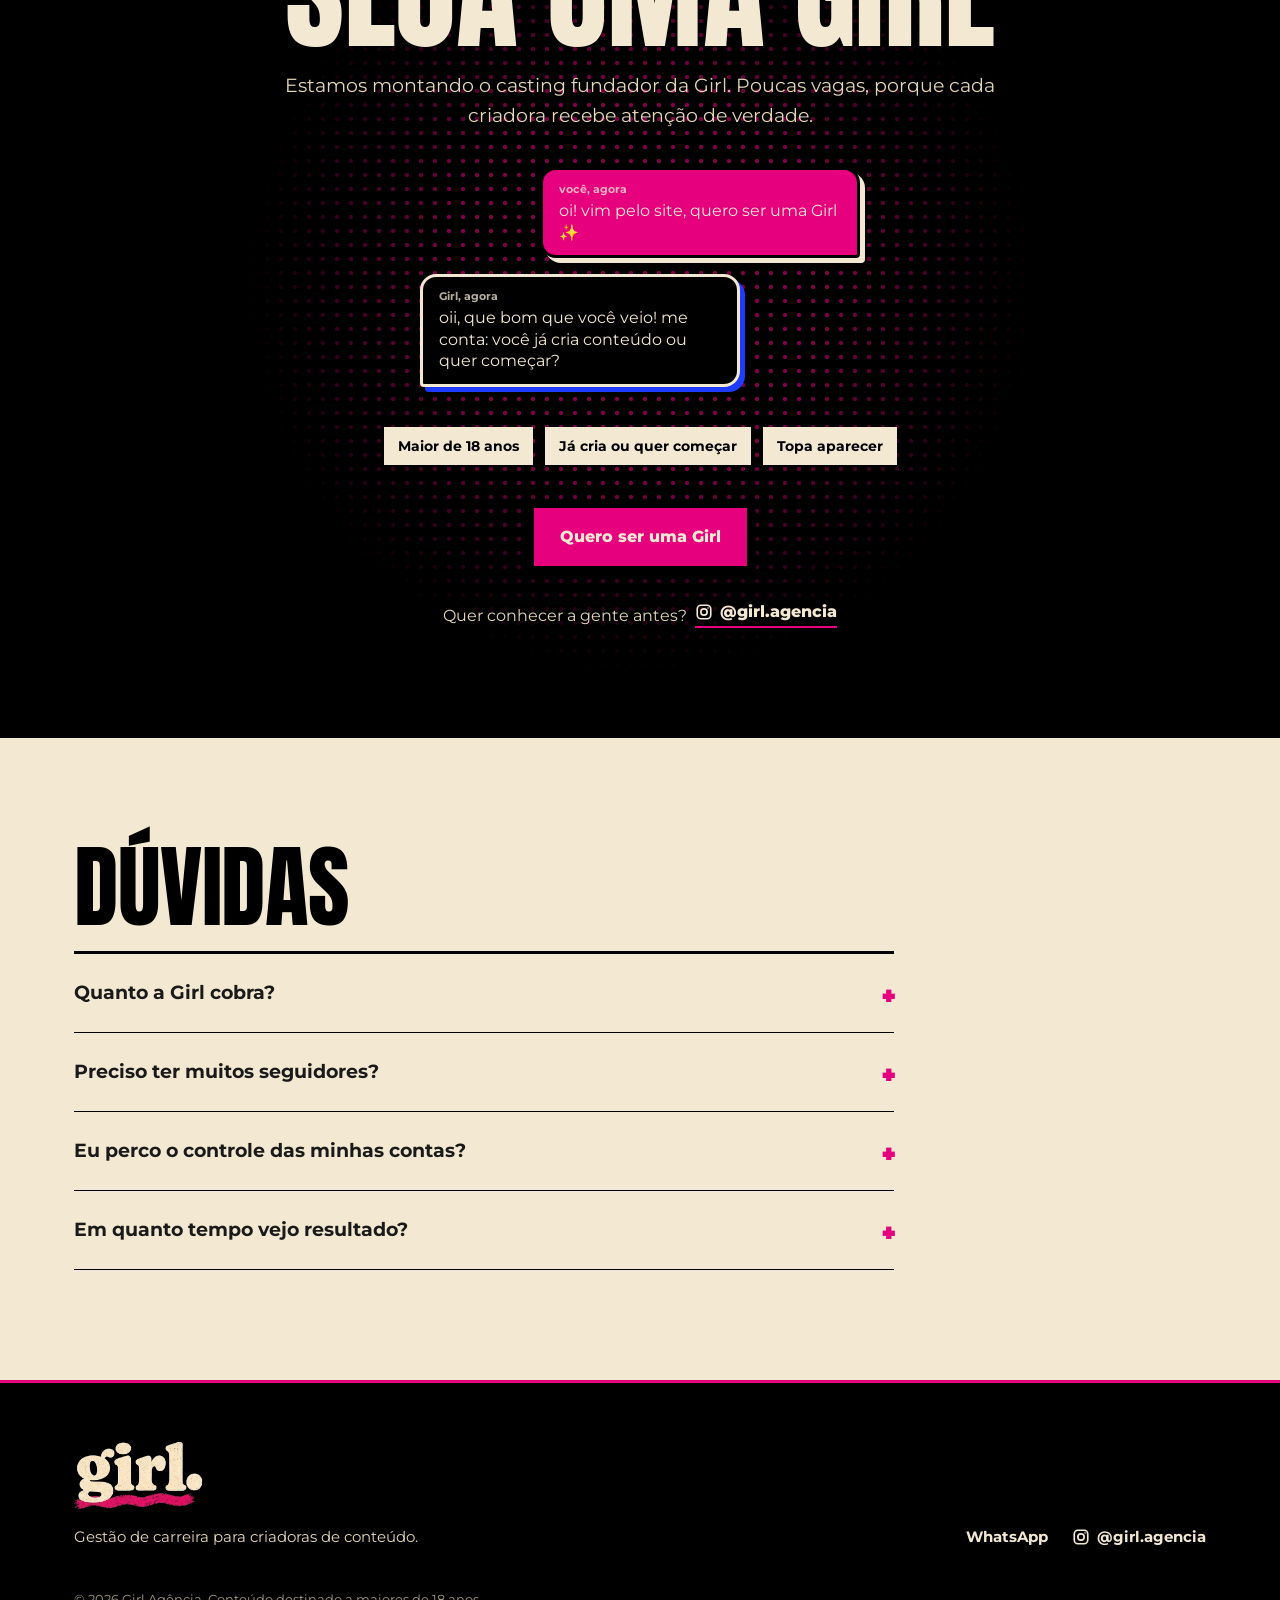
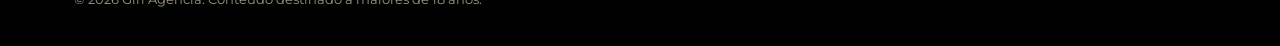
==== commit 38cae83a: "Adiciona Guia 03 — Chatter (mentalidade, conexão, qualificação, escadinha) Co-Authored-By: Claude Op" ====
--- a/index.html
+++ b/index.html
@@ -602,6 +602,12 @@
           <p>Muita view e nenhuma venda? O problema é o público que o seu conteúdo atrai. Veja o que postar e o que evitar.</p>
           <span class="guia-card__ir">Ler o guia →</span>
         </a>
+        <a class="guia-card" href="/guia/chatter/">
+          <span class="guia-card__tag">Guia 03 · Chatter</span>
+          <h3>Não venda, conduza</h3>
+          <p>O chat é onde o dinheiro é feito. Mentalidade, conexão, qualificação e a escadinha: o passo a passo de quem converte.</p>
+          <span class="guia-card__ir">Ler o guia →</span>
+        </a>
       </div>
     </div>
   </section>
